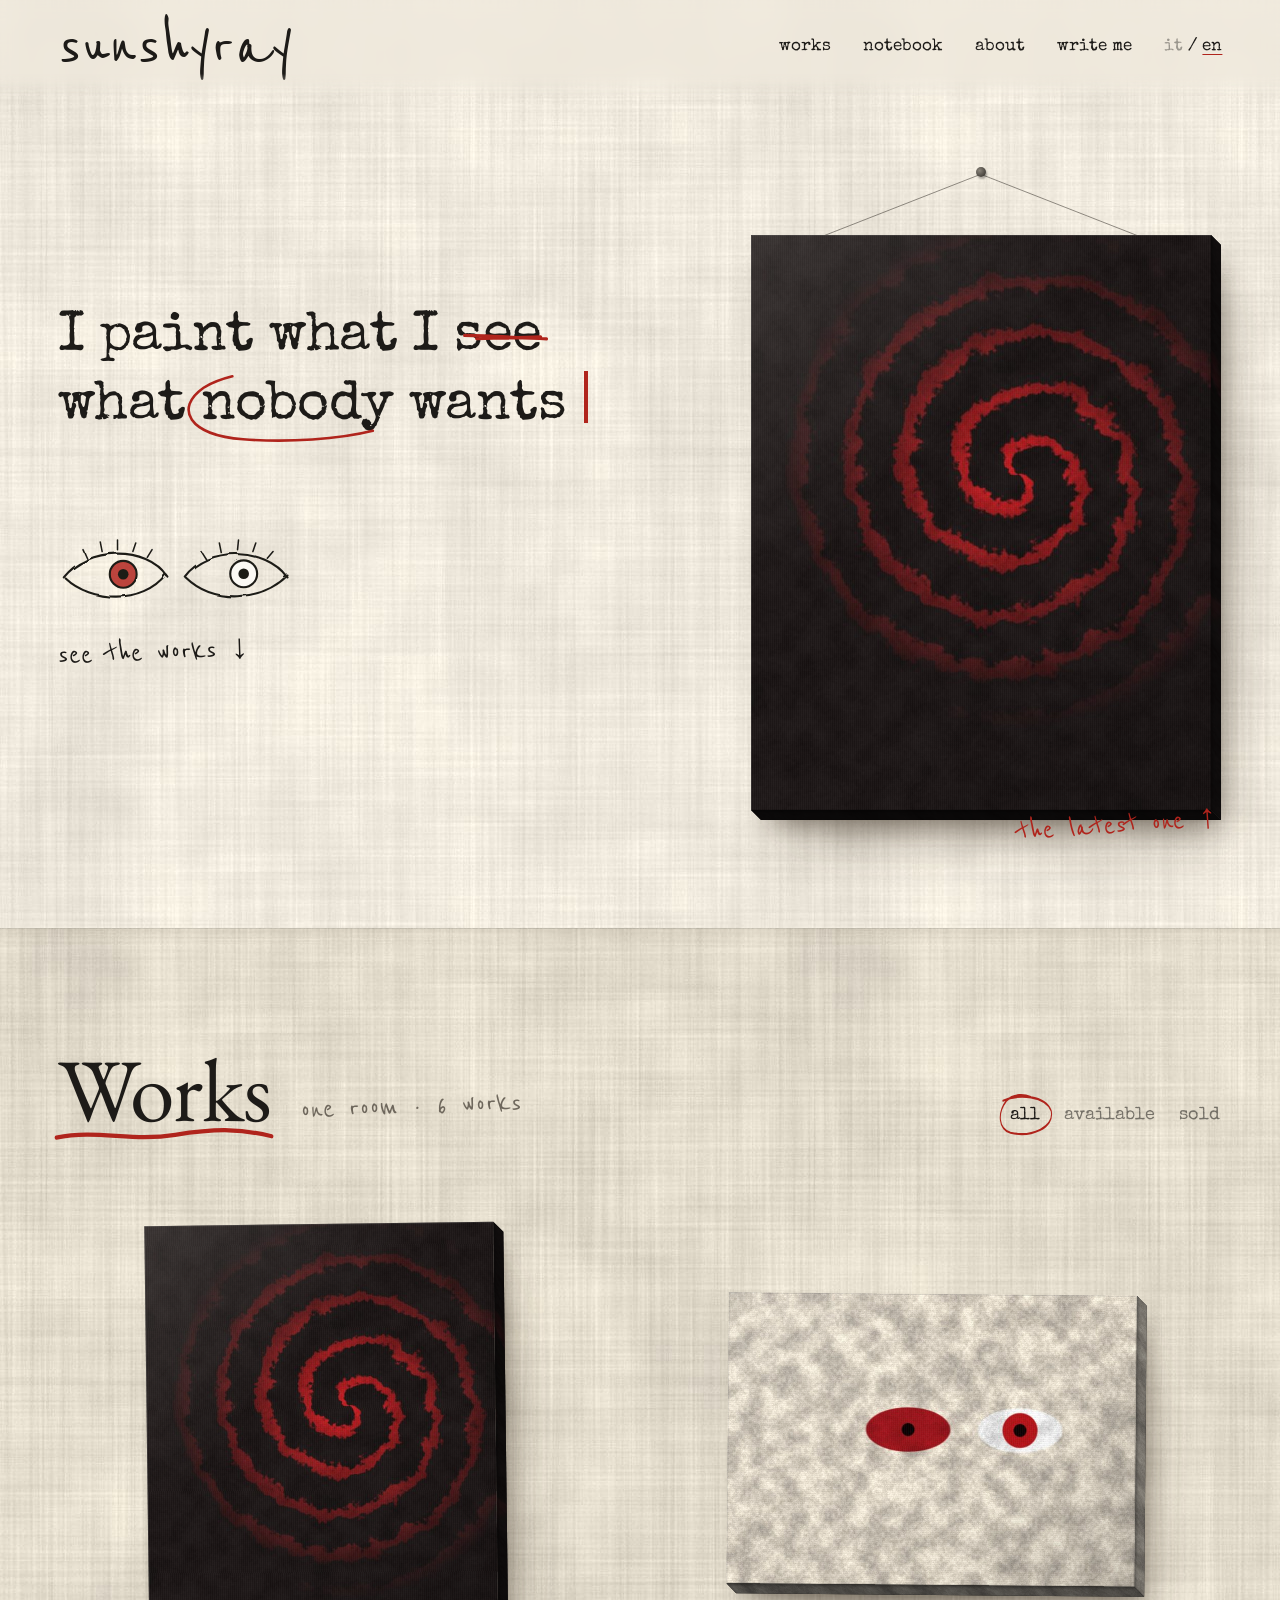
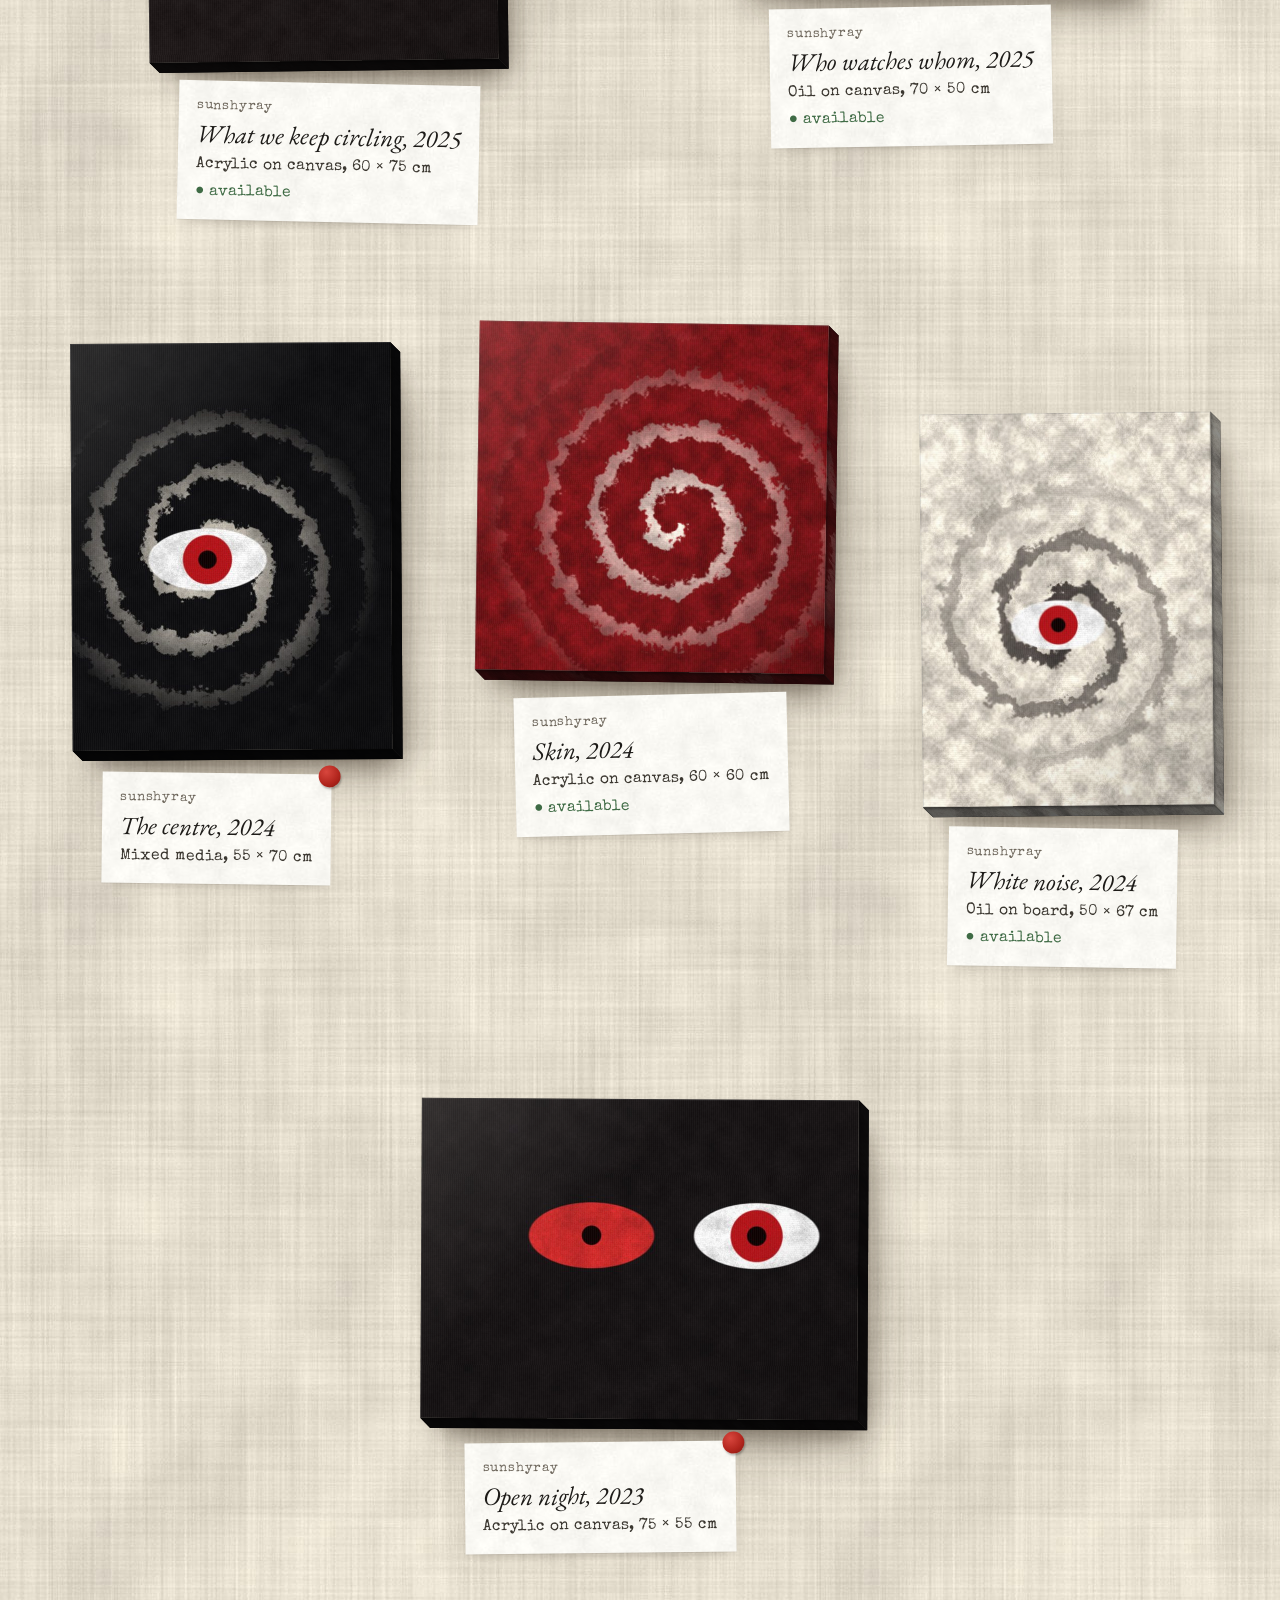
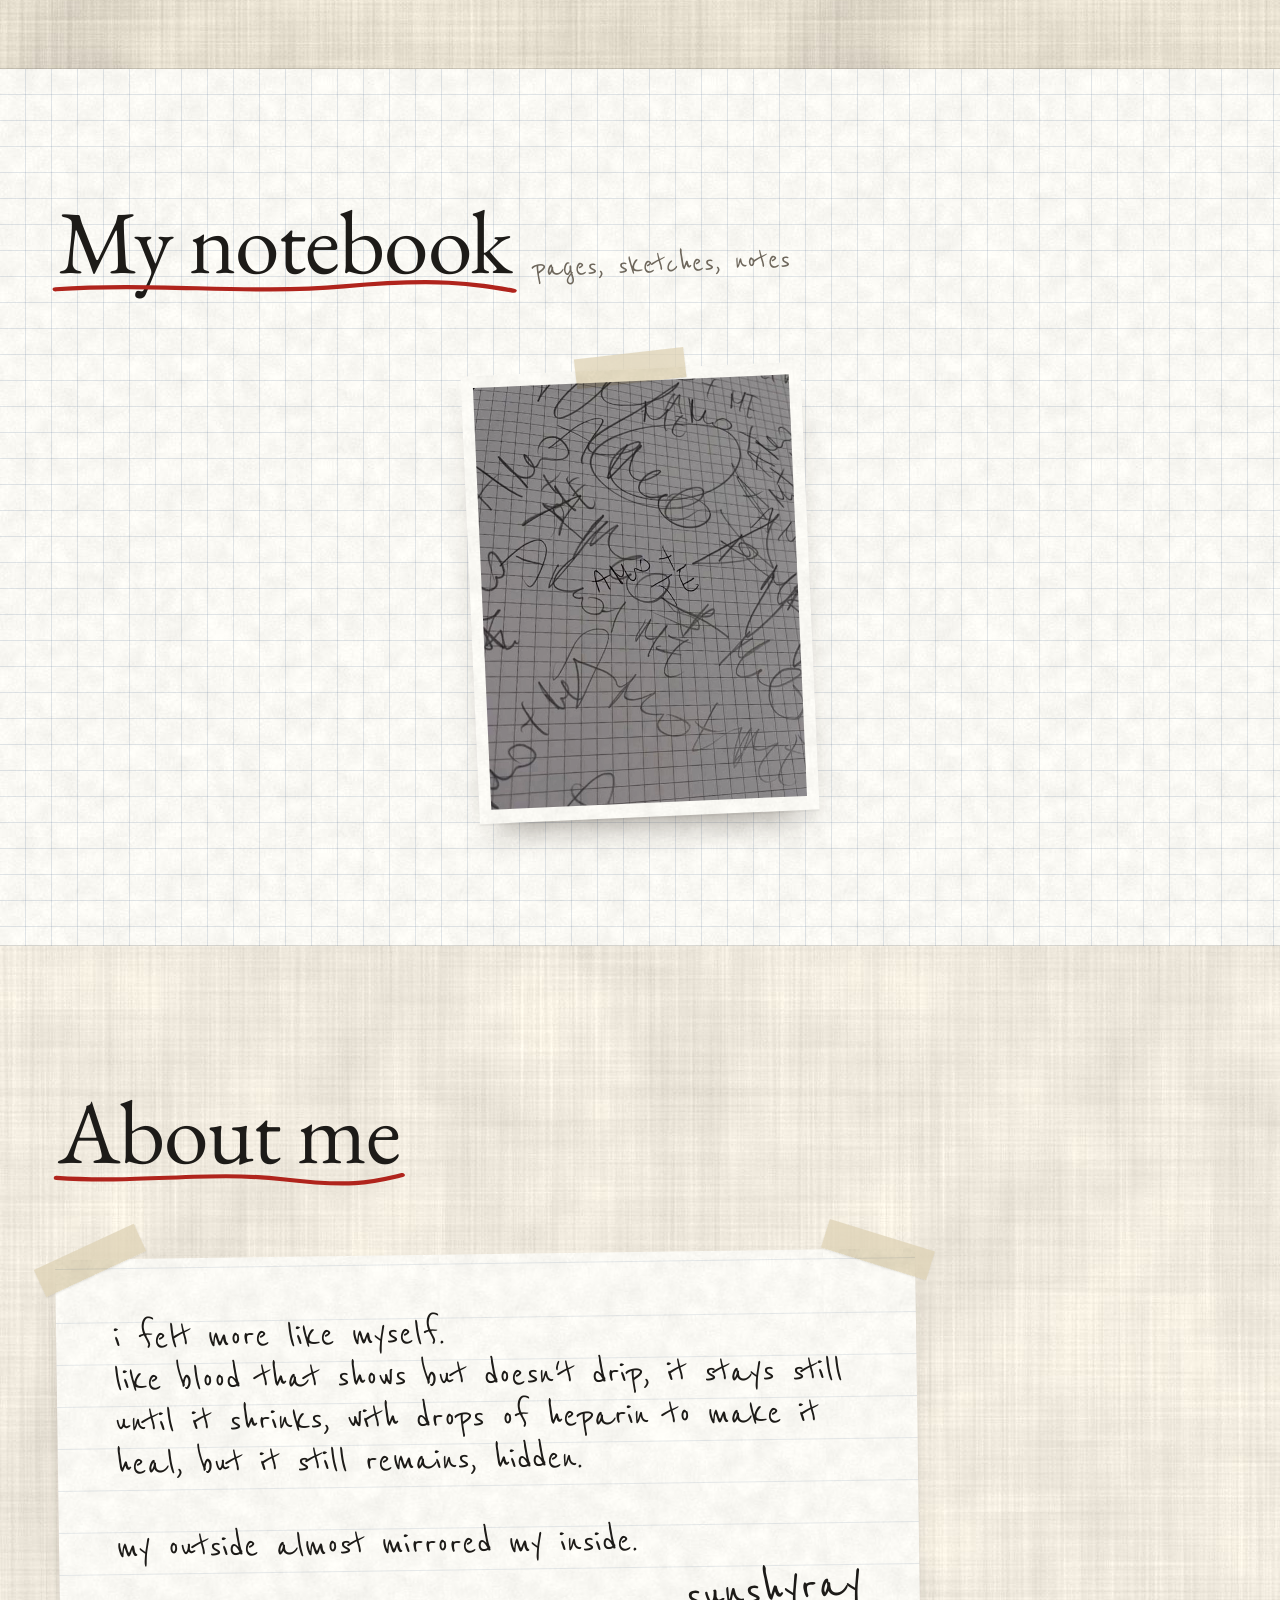
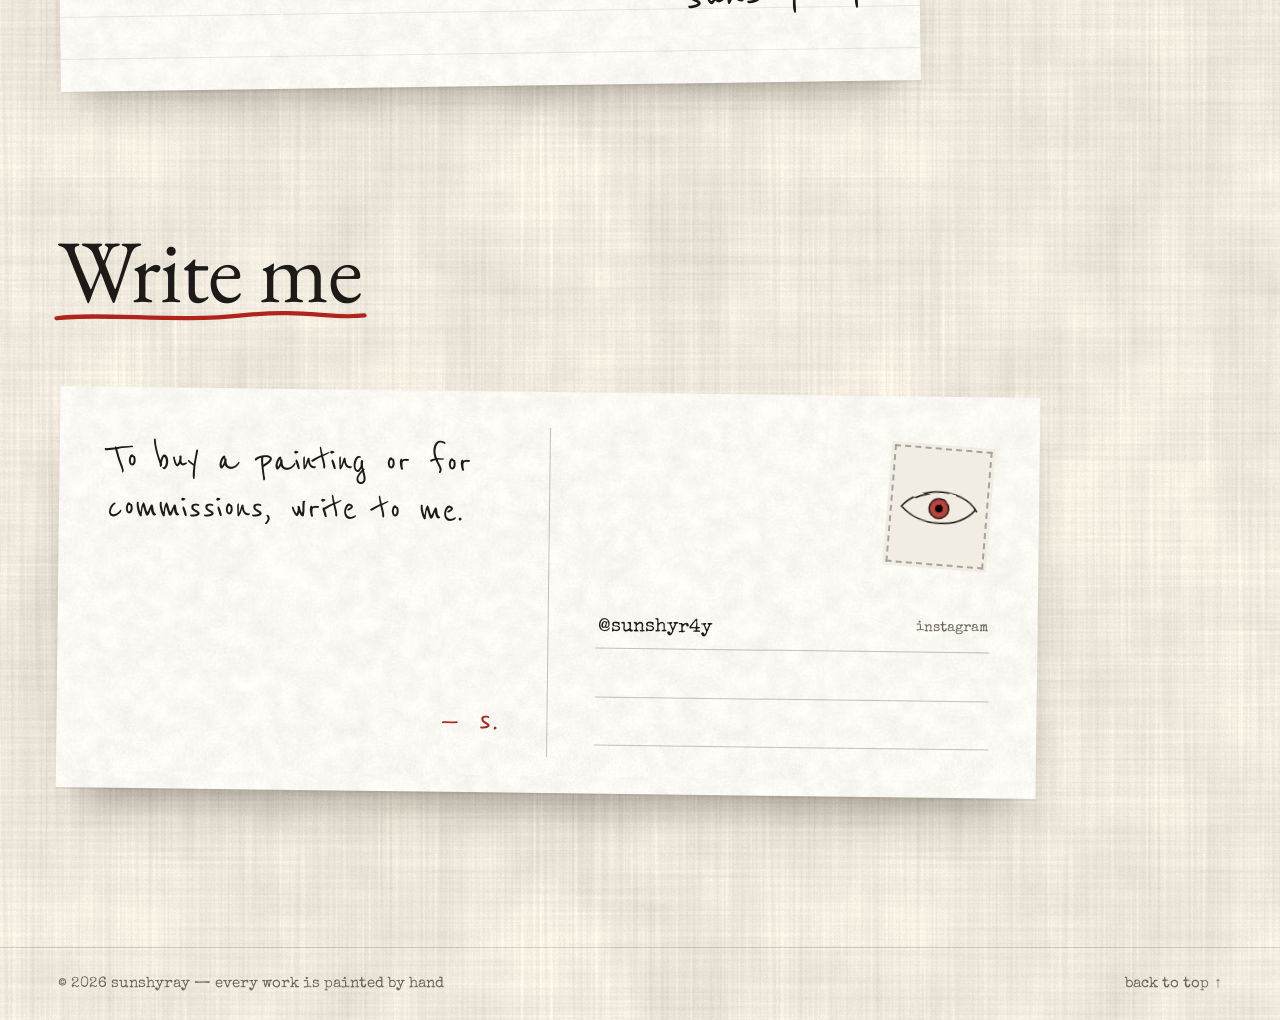
==== index.html @ 8d314269 "Sezioni Opere e Il mio quaderno, tele in scala reale, ritaglio a 4 angoli nello studio Co-Authored-B" ====
<!doctype html>
<html lang="it">
<head>
<meta charset="utf-8">
<meta name="viewport" content="width=device-width, initial-scale=1, viewport-fit=cover">
<title>sunshyray — dipinti</title>
<meta name="description" content="sunshyray — dipinti originali. Una piccola galleria di quadri che guardano indietro.">
<meta name="theme-color" content="#f2ede3">
<meta property="og:title" content="sunshyray">
<meta property="og:description" content="Dipinti originali. Una piccola galleria di quadri che guardano indietro.">
<meta property="og:image" content="og.jpg">
<meta name="twitter:card" content="summary_large_image">
<link rel="icon" href="favicon.svg" type="image/svg+xml">
<link rel="preconnect" href="https://fonts.googleapis.com">
<link rel="preconnect" href="https://fonts.gstatic.com" crossorigin>
<link href="https://fonts.googleapis.com/css2?family=EB+Garamond:ital,wght@0,400;0,500;1,400&family=Reenie+Beanie&family=Special+Elite&display=swap" rel="stylesheet">
<link rel="stylesheet" href="css/style.css">
</head>
<body>

<!-- filtro "tremolio" per i disegni a mano -->
<svg width="0" height="0" style="position:absolute" aria-hidden="true">
  <filter id="boil"><feTurbulence id="boilT" type="fractalNoise" baseFrequency=".035" numOctaves="2" seed="1"/><feDisplacementMap in="SourceGraphic" scale="2.6"/></filter>
</svg>

<header class="top">
  <a href="#" class="sig" aria-label="sunshyray">sunshyray</a>
  <nav class="top__nav">
    <a href="#mostra" data-i18n="nav_works">opere</a>
    <a href="#quaderno" data-i18n="nav_nb">quaderno</a>
    <a href="#chi" data-i18n="nav_bio">chi sono</a>
    <a href="#scrivimi" data-i18n="nav_contact">scrivimi</a>
    <button class="lang" type="button" aria-label="Lingua / Language"><span data-l="it">it</span> / <span data-l="en">en</span></button>
  </nav>
</header>

<main>

  <!-- INTRO / MANIFESTO -->
  <section class="intro">
    <div class="intro__text">
      <h1 class="manifesto" id="manifesto" aria-live="off"></h1>
      <div class="doodle-eyes" aria-hidden="true">
        <svg viewBox="0 0 120 70" class="deye deye--red"><g class="lid">
          <path class="d" d="M6 38 C 30 6, 92 4, 114 37"/><path class="d" d="M8 39 C 34 64, 88 66, 112 35"/>
          <g class="iris"><circle class="blot" cx="60" cy="37" r="14"/><circle class="d" cx="60" cy="37" r="14"/><circle class="pup" cx="60" cy="37" r="5.5"/></g>
          <path class="d thin" d="M30 18 l-4 -9 M46 11 l-2 -10 M62 9 l0 -10 M78 11 l3 -9 M93 17 l5 -8"/>
        </g></svg>
        <svg viewBox="0 0 120 70" class="deye deye--white"><g class="lid">
          <path class="d" d="M6 37 C 30 5, 90 6, 113 38"/><path class="d" d="M7 38 C 36 66, 86 63, 113 36"/>
          <g class="iris"><circle class="d" cx="60" cy="37" r="14"/><circle class="pup" cx="60" cy="37" r="5.5"/></g>
          <path class="d thin" d="M28 19 l-5 -8 M44 12 l-2 -10 M61 9 l1 -10 M77 11 l3 -9 M92 18 l6 -7"/>
        </g></svg>
      </div>
      <a href="#mostra" class="hand intro__go" data-i18n="go">guarda le opere ↓</a>
    </div>

    <figure class="hung" id="hung" hidden>
      <svg class="hung__string" viewBox="0 0 100 40" preserveAspectRatio="none" aria-hidden="true"><path d="M50 3 L4 39 M50 3 L96 39"/></svg>
      <span class="hung__nail" aria-hidden="true"></span>
      <button type="button" class="hung__canvas" id="hungBtn"><span class="cv" id="hungCv"><img id="hungImg" alt=""><i class="weave"></i></span></button>
      <figcaption class="hand" id="hungCap"></figcaption>
    </figure>
  </section>

  <!-- MOSTRA -->
  <section class="show" id="mostra">
    <div class="show__head">
      <h2 class="h2"><span data-i18n="works_title">Opere</span><svg class="scribble-under" viewBox="0 0 200 14" preserveAspectRatio="none" aria-hidden="true"><path d="M3 9 C 40 3, 70 12, 110 7 S 170 3, 197 8"/></svg></h2>
      <p class="hand show__note" id="showNote"></p>
      <div class="filters" role="tablist">
        <button class="is-active" data-filter="all" data-i18n="f_all">tutte</button>
        <button data-filter="disponibile" data-i18n="f_avail">disponibili</button>
        <button data-filter="venduta" data-i18n="f_sold">vendute</button>
      </div>
    </div>
    <div class="wall" id="wall"></div>
    <p class="hand empty" id="empty" hidden data-i18n="empty">nuovi quadri in arrivo…</p>
  </section>

  <!-- QUADERNO -->
  <section class="notebook" id="quaderno">
    <h2 class="h2"><span data-i18n="nb_title">Il mio quaderno</span><svg class="scribble-under" viewBox="0 0 200 14" preserveAspectRatio="none" aria-hidden="true"><path d="M3 8 C 45 3, 85 12, 125 6 S 180 4, 197 9"/></svg></h2>
    <p class="hand show__note" data-i18n="nb_note">pagine, schizzi, appunti</p>
    <div class="nb" id="nb"></div>
  </section>

  <!-- CHI SONO -->
  <section class="about" id="chi">
    <h2 class="h2"><span data-i18n="bio_title">Chi sono</span><svg class="scribble-under" viewBox="0 0 200 14" preserveAspectRatio="none" aria-hidden="true"><path d="M3 7 C 50 11, 90 2, 130 8 S 180 10, 197 5"/></svg></h2>
    <div class="about__grid">
      <article class="letter">
        <span class="tape tape--l" aria-hidden="true"></span><span class="tape tape--r" aria-hidden="true"></span>
        <div class="letter__body" id="bioText"></div>
        <p class="letter__sign">sunshyray</p>
      </article>
    </div>
  </section>

  <!-- SCRIVIMI -->
  <section class="contact" id="scrivimi">
    <h2 class="h2"><span data-i18n="contact_title">Scrivimi</span><svg class="scribble-under" viewBox="0 0 200 14" preserveAspectRatio="none" aria-hidden="true"><path d="M3 8 C 30 4, 80 11, 120 6 S 175 9, 197 6"/></svg></h2>
    <div class="postcard">
      <div class="postcard__msg">
        <p class="hand" data-i18n="pc_msg">Per acquistare un quadro o per commissioni, scrivimi.</p>
        <p class="hand postcard__sign">— s.</p>
      </div>
      <div class="postcard__addr">
        <div class="stamp" aria-hidden="true">
          <svg viewBox="0 0 120 70"><path class="d" d="M6 38 C 30 6, 92 4, 114 37"/><path class="d" d="M8 39 C 34 64, 88 66, 112 35"/><circle class="blot" cx="60" cy="37" r="14"/><circle class="d" cx="60" cy="37" r="14"/><circle class="pup" cx="60" cy="37" r="5.5"/></svg>
        </div>
        <ul class="postcard__lines" id="contactLinks"></ul>
      </div>
    </div>
  </section>
</main>

<footer class="foot">
  <span>© <span id="year"></span> sunshyray — <span data-i18n="foot">tutte le opere sono dipinte a mano</span></span>
  <a href="#" data-i18n="top">torna su ↑</a>
</footer>

<!-- SCHEDA OPERA -->
<div class="room" id="room" aria-hidden="true" role="dialog" aria-modal="true">
  <button class="room__close hand" type="button" data-i18n="close">chiudi ✕</button>
  <div class="room__inner">
    <div class="room__wall"><div class="room__canvas cv" id="rCv"><img alt="" id="rImg"><i class="weave"></i></div></div>
    <div class="room__info">
      <div class="label label--big" id="rLabel"></div>
      <div class="room__desc" id="rDesc"></div>
      <div class="room__price" id="rPrice"></div>
      <div class="room__ask" id="rAsk"></div>
      <div class="room__nav hand">
        <button type="button" id="rPrev" data-i18n="prev">← quello prima</button>
        <button type="button" id="rNext" data-i18n="next">quello dopo →</button>
      </div>
    </div>
  </div>
</div>

<!-- FOTO DEL QUADERNO, INGRANDITA -->
<div class="lb" id="lb" aria-hidden="true" role="dialog" aria-modal="true">
  <button class="room__close hand" type="button" id="lbClose" data-i18n="close">chiudi ✕</button>
  <figure class="lb__fig"><span class="tape tape--c" aria-hidden="true"></span><img id="lbImg" alt=""><figcaption class="hand" id="lbCap"></figcaption></figure>
</div>

<script src="config.js"></script>
<script src="js/main.js"></script>
</body>
</html>
---- css/style.css ----
:root{
  --paper:#f2ede3;
  --paper-2:#e8e1d3;
  --card:#fbf9f4;
  --ink:#1d1b18;
  --pencil:#6e675c;
  --red:#b0241c;
  --line:rgba(29,27,24,.16);
  --serif:"EB Garamond",Garamond,Georgia,serif;
  --type:"Special Elite","Courier New",monospace;
  --hand:"Reenie Beanie","Bradley Hand",cursive;
  --pad:clamp(16px,4.5vw,64px);
}
*{box-sizing:border-box;margin:0;padding:0}
html{scroll-behavior:smooth;-webkit-text-size-adjust:100%}
body{background:var(--paper) url(../img/muro.jpg) 0 0/768px repeat;color:var(--ink);font-family:var(--serif);font-size:20px;line-height:1.6;overflow-x:hidden;-webkit-font-smoothing:antialiased}
body.room-open{overflow:hidden}
img{display:block;max-width:100%}
a{color:inherit}
button{font:inherit;color:inherit;background:none;border:0;cursor:pointer}
::selection{background:var(--red);color:var(--card)}

.hand{font-family:var(--hand);font-size:clamp(31px,2.7vw,37px);line-height:1.05;color:var(--pencil)}
.hand--red{color:var(--red)}

/* linee disegnate a mano */
.d,.scribble-under path,.hung__string path{fill:none;stroke:currentColor;stroke-width:2.2;stroke-linecap:round;stroke-linejoin:round}
.d.thin{stroke-width:1.6}
.boil{filter:url(#boil)}

/* ---------- top ---------- */
.top{position:sticky;top:0;z-index:40;display:flex;justify-content:space-between;align-items:center;gap:16px;padding:12px var(--pad) 18px;background:rgba(239,233,221,.8);-webkit-backdrop-filter:blur(8px);backdrop-filter:blur(8px);-webkit-mask-image:linear-gradient(#000 75%,transparent);mask-image:linear-gradient(#000 75%,transparent)}
.sig{font-family:var(--hand);font-size:clamp(52px,6vw,76px);line-height:.9;text-decoration:none;color:var(--ink);display:inline-block;transform-origin:20% 60%;animation:wobble 10s ease-in-out infinite}
@keyframes wobble{0%,100%{transform:rotate(-3deg)}50%{transform:rotate(-2deg)}}
.top__nav{display:flex;gap:clamp(12px,2.6vw,32px);align-items:baseline;font-family:var(--type);font-size:17px}
.top__nav a{text-decoration:none;position:relative}
.top__nav a::after{content:"";position:absolute;left:-2px;right:-2px;bottom:-3px;height:7px;background:no-repeat center/100% 100% url("data:image/svg+xml,%3Csvg xmlns='http://www.w3.org/2000/svg' viewBox='0 0 100 8' preserveAspectRatio='none'%3E%3Cpath d='M2 5 C 30 2, 60 7, 98 3' fill='none' stroke='%23b0241c' stroke-width='2' stroke-linecap='round'/%3E%3C/svg%3E");clip-path:inset(0 100% 0 0);transition:clip-path .45s ease}
.top__nav a:hover::after{clip-path:inset(0 0 0 0)}
.lang span{opacity:.4}
html[lang=it] .lang [data-l=it],html[lang=en] .lang [data-l=en]{opacity:1;text-decoration:underline;text-decoration-color:var(--red);text-underline-offset:4px}

/* ---------- intro ---------- */
.intro{display:grid;grid-template-columns:minmax(0,1.25fr) minmax(0,1fr);gap:clamp(30px,6vw,90px);align-items:center;min-height:calc(100svh - 70px);padding:clamp(20px,4vw,50px) var(--pad) clamp(60px,8vw,110px)}
.kicker{margin-bottom:18px;transform:rotate(-1.5deg);transform-origin:left}
.manifesto{font-family:var(--type);font-weight:400;font-size:clamp(30px,4.3vw,62px);line-height:1.22;letter-spacing:-.01em;min-height:3.7em;max-width:16ch}
.manifesto .c{opacity:0}
.manifesto .c.on{opacity:1}
.manifesto .caret{display:inline-block;width:.08em;height:.95em;background:var(--red);vertical-align:-.1em;margin-left:.04em;animation:caret 1s steps(1) infinite}
@keyframes caret{50%{opacity:0}}
.mark{position:relative;white-space:nowrap}
.mark svg{position:absolute;pointer-events:none;overflow:visible;color:var(--red)}
.mark path{fill:none;stroke:currentColor;stroke-linecap:round;stroke-linejoin:round;stroke-dasharray:var(--len);stroke-dashoffset:var(--len);transition:stroke-dashoffset .7s cubic-bezier(.6,.05,.3,1)}
.mark.drawn path{stroke-dashoffset:0}
.mark--strike svg{left:-4%;width:108%;top:30%;height:45%}
.mark--strike path{stroke-width:3.2}
.mark--strike.drawn{color:var(--pencil)}
.mark--circle svg{left:-14%;width:128%;top:-28%;height:150%}
.mark--circle path{stroke-width:2.6}

.doodle-eyes{display:flex;gap:6px;margin:34px 0 26px;color:var(--ink)}
.deye{width:clamp(82px,9vw,120px);overflow:visible;filter:url(#boil)}
.deye .lid{transform-origin:60px 37px;transform-box:view-box;transition:transform .12s ease-in}
.deye.blink .lid{transform:scaleY(.08)}
.deye .pup{fill:var(--ink)}
.deye--red .blot,.stamp .blot{fill:var(--red);opacity:.85}
.deye--white .iris .d{fill:var(--card)}
.intro__go{display:inline-block;text-decoration:none;color:var(--ink);transform:rotate(-2deg);transition:transform .4s}
.intro__go:hover{transform:rotate(1deg) translateY(3px)}

/* quadro appeso con filo e chiodo */
.hung{position:relative;justify-self:center;width:min(100%,460px);padding-top:70px;transform-origin:50% 8px;animation:hang 2.6s cubic-bezier(.3,.6,.4,1) both .4s}
.hung__nail{position:absolute;top:2px;left:50%;width:10px;height:10px;margin-left:-5px;border-radius:50%;background:radial-gradient(circle at 35% 35%,#8a847a,#2a2723);box-shadow:1px 2px 2px rgba(0,0,0,.3)}
.hung__string{position:absolute;top:4px;left:12%;width:76%;height:70px;color:#4a453e}
.hung__string path{stroke-width:.6;vector-effect:non-scaling-stroke}
.hung__canvas{display:block;width:100%}
.hung figcaption{position:absolute;right:-6px;bottom:-34px;transform:rotate(-4deg);color:var(--red)}
@keyframes hang{
  0%{transform:translateY(-50px) rotate(-7deg);opacity:0}
  25%{opacity:1;transform:translateY(0) rotate(5deg)}
  45%{transform:rotate(-3deg)}62%{transform:rotate(1.8deg)}78%{transform:rotate(-.9deg)}90%{transform:rotate(.4deg)}
  100%{transform:rotate(var(--tilt,0deg))}
}
@keyframes nudge{0%{transform:rotate(var(--tilt,0deg))}25%{transform:rotate(calc(var(--tilt,0deg) + 2.2deg))}50%{transform:rotate(calc(var(--tilt,0deg) - 1.4deg))}75%{transform:rotate(calc(var(--tilt,0deg) + .6deg))}100%{transform:rotate(var(--tilt,0deg))}}
.hung:hover{animation:nudge 1.4s ease both}

/* ---------- titoli ---------- */
.h2{font-family:var(--serif);font-weight:400;font-size:clamp(48px,7vw,96px);line-height:1;letter-spacing:-.01em;display:inline-block;position:relative}
.scribble-under{position:absolute;left:-2%;bottom:-.12em;width:104%;height:.22em;color:var(--red);overflow:visible}
.scribble-under path{stroke-width:3;stroke-dasharray:var(--len);stroke-dashoffset:var(--len);transition:stroke-dashoffset 1.1s cubic-bezier(.6,.05,.3,1) .2s}
.h2.in .scribble-under path{stroke-dashoffset:0}

/* ---------- mostra ---------- */
.show{padding:clamp(60px,9vw,130px) var(--pad);background:var(--paper-2) url(../img/muro-sala.jpg) 0 0/768px repeat;border-block:1px solid var(--line);position:relative}
.show::before{content:"";position:absolute;left:0;right:0;top:0;height:18px;background:linear-gradient(rgba(60,45,30,.07),transparent)}
.show__head{display:flex;flex-wrap:wrap;align-items:flex-end;gap:14px 30px;margin-bottom:clamp(50px,7vw,100px)}
.show__note{transform:rotate(-2deg);padding-bottom:10px}
.filters{margin-left:auto;display:flex;gap:20px;font-family:var(--type);font-size:18px}
.filters button{position:relative;padding:4px 2px;opacity:.55;transition:opacity .3s}
.filters button:hover{opacity:1}
.filters button.is-active{opacity:1}
.filters button.is-active::after{content:"";position:absolute;inset:-6px -12px;background:no-repeat center/100% 100% url("data:image/svg+xml,%3Csvg xmlns='http://www.w3.org/2000/svg' viewBox='0 0 100 40' preserveAspectRatio='none'%3E%3Cpath d='M12 8 C 40 2, 85 4, 95 16 C 102 30, 60 38, 25 34 C 4 31, 2 18, 18 8 C 30 2, 50 3, 60 5' fill='none' stroke='%23b0241c' stroke-width='1.8' stroke-linecap='round'/%3E%3C/svg%3E")}

.wall{display:flex;flex-wrap:wrap;justify-content:space-around;align-items:flex-start;gap:clamp(60px,8vw,110px) clamp(30px,5vw,70px)}
.piece{position:relative;width:var(--w,30%);margin-top:var(--off,0px)}
.piece.is-hidden{display:none}
.piece__hang{transform-origin:50% -20px;opacity:0;transform:translateY(-40px) rotate(-5deg)}
.piece.in .piece__hang{animation:hang 2.2s cubic-bezier(.3,.6,.4,1) both;animation-delay:var(--d,0s);opacity:1}
.piece__canvas{display:block;width:100%;position:relative}
.label{position:relative;display:inline-block;margin:22px 0 0 10%;max-width:90%;background:var(--card) url(../img/carta.jpg) 0 0/384px;padding:14px 18px 15px;font-family:var(--type);font-size:15.5px;line-height:1.5;color:#3a362f;box-shadow:0 1px 0 rgba(0,0,0,.05),0 6px 14px -8px rgba(40,30,20,.35);transform:rotate(var(--lt,0deg))}
.label b{display:block;font-weight:400;font-family:var(--serif);font-style:italic;font-size:25px;line-height:1.15;color:var(--ink);margin:2px 0 5px}
.label .artist{font-size:13px;letter-spacing:.06em;color:var(--pencil)}
.label .theme{color:var(--red)}
.label .dot{position:absolute;top:-9px;right:-9px;width:22px;height:22px;border-radius:50%;background:radial-gradient(circle at 35% 30%,#d8463d,var(--red) 60%,#7d160f);box-shadow:1px 2px 2px rgba(0,0,0,.25)}
.label .avail{display:block;margin-top:4px;color:#3f6b45}
.piece__open{position:absolute;inset:0;z-index:1}
.empty{text-align:center;padding:40px 0}

/* ---------- chi sono ---------- */
.about{padding:clamp(80px,11vw,160px) var(--pad)}
.about__grid{display:grid;grid-template-columns:minmax(0,860px);margin-top:clamp(40px,6vw,80px)}
.letter{position:relative;background:var(--card);padding:clamp(28px,4.5vw,60px) clamp(24px,4.5vw,64px) clamp(26px,3.5vw,44px);box-shadow:0 2px 0 rgba(0,0,0,.04),0 24px 40px -22px rgba(40,30,20,.45);transform:rotate(-.8deg);
  background-image:repeating-linear-gradient(transparent 0 41px,rgba(70,100,140,.13) 41px 42px),url(../img/carta.jpg);background-position:0 22px,0 0;background-size:auto,384px}
.letter__body{font-family:var(--hand);font-size:clamp(35px,3.3vw,43px);line-height:42px;color:var(--ink)}
.letter__body p+p{margin-top:42px}
.letter__body .br{display:block}
.letter__body .w{opacity:.32;transition:opacity .5s}
.letter__body .w.on{opacity:1}
.letter__sign{font-family:var(--hand);font-size:58px;line-height:1;margin-top:20px;text-align:right;transform:rotate(-4deg);color:var(--ink)}
.tape{position:absolute;top:-14px;width:110px;height:30px;background:rgba(222,210,180,.75);box-shadow:0 1px 2px rgba(0,0,0,.08);mix-blend-mode:multiply}
.tape--l{left:-20px;transform:rotate(-24deg)}
.tape--r{right:-18px;transform:rotate(18deg)}
.about__doodles{display:grid;justify-items:center;gap:18px}
.pinned{position:relative;width:min(88%,360px);background:var(--card) url(../img/carta.jpg) 0 0/384px;padding:12px 12px 14px;box-shadow:0 2px 0 rgba(0,0,0,.04),0 24px 40px -22px rgba(40,30,20,.5);transform:rotate(2.5deg);transition:transform .6s ease}
.pinned:hover{transform:rotate(.5deg) scale(1.02)}
.pinned img{width:100%;height:auto;filter:grayscale(.2) brightness(1.3) contrast(1.12)}
.tape--c{left:50%;margin-left:-55px;top:-16px;transform:rotate(-4deg);z-index:1}

.about__scrawl{transform:rotate(-3deg);text-align:center}

/* ---------- contatti / cartolina ---------- */
.contact{padding:0 var(--pad) clamp(90px,12vw,170px)}
.postcard{margin-top:clamp(40px,6vw,80px);display:grid;grid-template-columns:1fr 1fr;background:var(--card) url(../img/carta.jpg) 0 0/384px;max-width:980px;min-height:380px;box-shadow:0 2px 0 rgba(0,0,0,.04),0 30px 50px -26px rgba(40,30,20,.5);transform:rotate(.7deg);position:relative}
.postcard::after{content:"";position:absolute;top:36px;bottom:36px;left:50%;border-left:1.5px solid rgba(29,27,24,.25)}
.postcard__msg{padding:clamp(26px,4vw,48px);display:flex;flex-direction:column;justify-content:space-between;gap:20px}
.postcard__msg .hand{color:var(--ink);font-size:clamp(36px,3.4vw,46px);line-height:1.1}
.postcard__sign{text-align:right;color:var(--red)!important}
.postcard__addr{padding:clamp(26px,4vw,48px);position:relative}
.stamp{width:104px;height:124px;margin-left:auto;padding:10px;background:var(--paper);display:grid;place-items:center;outline:2px dashed rgba(29,27,24,.35);outline-offset:-5px;transform:rotate(4deg);color:var(--ink)}
.stamp svg{width:84px;filter:url(#boil)}
.postcard__lines{list-style:none;margin-top:36px}
.postcard__lines li{border-bottom:1.5px solid rgba(29,27,24,.25);padding:12px 2px 5px;font-family:var(--type);font-size:19px}
.postcard__lines a{text-decoration:none;display:flex;justify-content:space-between;gap:10px}
.postcard__lines a:hover{color:var(--red)}
.postcard__lines small{color:var(--pencil);font-size:14px}

.foot{display:flex;justify-content:space-between;gap:16px;flex-wrap:wrap;padding:24px var(--pad) calc(24px + env(safe-area-inset-bottom));border-top:1px solid var(--line);font-family:var(--type);font-size:15px;color:var(--pencil)}
.foot a{text-decoration:none}

/* ---------- reveal ---------- */
.rv{opacity:0;transform:translateY(18px);transition:opacity .9s ease,transform .9s ease}
.rv.in{opacity:1;transform:none}

/* ---------- scheda opera ---------- */
.room{position:fixed;inset:0;z-index:70;background:var(--paper) url(../img/muro.jpg) 0 0/768px repeat;overflow-y:auto;overscroll-behavior:contain;visibility:hidden;opacity:0;transition:opacity .45s ease,visibility 0s .45s}
.room.open{visibility:visible;opacity:1;transition:opacity .45s ease}
.room__close{position:fixed;top:14px;right:var(--pad);z-index:2;color:var(--ink);background:var(--card);padding:2px 10px;transform:rotate(-3deg)}
.room__close:hover{color:var(--red)}
.room__inner{min-height:100%;display:grid;grid-template-columns:minmax(0,1.4fr) minmax(0,1fr);gap:clamp(24px,5vw,70px);padding:clamp(70px,8vw,90px) var(--pad) var(--pad);align-items:center}
.room__wall{background:var(--paper-2) url(../img/muro-sala.jpg) 0 0/768px repeat;display:grid;place-items:center;padding:clamp(24px,5vw,70px);min-height:min(78svh,760px);box-shadow:inset 0 30px 40px -30px rgba(60,45,30,.25)}
.room__canvas{transform-origin:50% -30px}
.room.open .room__canvas{animation:hang 2s cubic-bezier(.3,.6,.4,1) both .1s}
.room__canvas.cv{--dp:13px}
.room__canvas.cv img{max-height:min(66svh,640px);width:auto}
.room__info>*{opacity:0;transform:translateY(14px);transition:opacity .7s ease,transform .7s ease}
.room.open .room__info>*{opacity:1;transform:none}
.room.open .room__info>*:nth-child(2){transition-delay:.12s}.room.open .room__info>*:nth-child(3){transition-delay:.2s}.room.open .room__info>*:nth-child(4){transition-delay:.28s}.room.open .room__info>*:nth-child(5){transition-delay:.36s}
.label--big{margin:0;font-size:17px;padding:18px 22px;--lt:-1deg}
.label--big b{font-size:38px}
.room__desc{font-size:clamp(22px,1.9vw,26px);line-height:1.5;margin:28px 0 22px;white-space:pre-line}
.room__price{font-family:var(--type);font-size:20px;margin-bottom:16px}
.room__price.sold{color:var(--red)}
.room__ask{display:flex;flex-direction:column;align-items:flex-start;gap:8px}
.room__ask a{font-family:var(--hand);font-size:39px;line-height:1.1;color:var(--ink);text-decoration:none;position:relative}
.room__ask a::after{content:"";position:absolute;left:0;right:0;bottom:-2px;height:8px;background:no-repeat center/100% 100% url("data:image/svg+xml,%3Csvg xmlns='http://www.w3.org/2000/svg' viewBox='0 0 100 8' preserveAspectRatio='none'%3E%3Cpath d='M2 5 C 30 2, 60 7, 98 3' fill='none' stroke='%23b0241c' stroke-width='2' stroke-linecap='round'/%3E%3C/svg%3E");clip-path:inset(0 100% 0 0);transition:clip-path .45s ease}
.room__ask a:hover::after,.room__ask a:first-child::after{clip-path:inset(0 0 0 0)}
.room__nav{display:flex;justify-content:space-between;margin-top:40px;padding-top:14px;border-top:1px dashed rgba(29,27,24,.3)}
.room__nav button:hover{color:var(--red)}

/* ---------- responsive ---------- */
@media (max-width:900px){
  .intro{grid-template-columns:1fr;min-height:0}
  .hung{width:min(78%,380px)}
  .piece{width:min(100%,calc(var(--wm,70%) * .72))}
  .about__grid{grid-template-columns:1fr}
  .room__inner{grid-template-columns:1fr;align-items:start}
  .room__wall{min-height:0}
}
@media (max-width:620px){
  body{font-size:19px}
  .top__nav a{display:none}
  .wall{gap:70px}
  .piece{width:var(--wm,86%)!important;margin-top:0!important}
  .piece:nth-child(odd){margin-right:auto}
  .piece:nth-child(even){margin-left:auto}
  .filters{margin-left:0}
  .postcard{grid-template-columns:1fr;transform:none}
  .postcard::after{display:none}
  .postcard__addr{border-top:1.5px dashed rgba(29,27,24,.25)}
  .room__canvas.cv img{max-height:58svh}
  .cv{--dp:6px}
  .room__canvas.cv{--dp:8px}
}
@media (prefers-reduced-motion:reduce){
  *,*::before,*::after{animation:none!important;transition-duration:.01ms!important;transition-delay:0s!important}
  .piece__hang{opacity:1;transform:none}
  html{scroll-behavior:auto}
}
section[id]{scroll-margin-top:100px}
.room__close:focus:not(:focus-visible){outline:none}

/* ---------- movimento continuo, leggero ---------- */
@keyframes sway{0%,100%{transform:rotate(var(--tilt,0deg))}25%{transform:rotate(calc(var(--tilt,0deg) + .25deg))}75%{transform:rotate(calc(var(--tilt,0deg) - .25deg))}}
@keyframes bob{0%,100%{transform:translateY(0) rotate(var(--r,0deg))}50%{transform:translateY(-2px) rotate(var(--r,0deg))}}
@keyframes drift{0%,100%{transform:translateY(0) rotate(var(--r,0deg))}50%{transform:translateY(-2px) rotate(calc(var(--r,0deg) + .15deg))}}

.letter{--r:-.8deg;animation:drift 16s ease-in-out infinite}
.pinned{--r:2.5deg;animation:drift 14s ease-in-out infinite -5s}
.pinned:hover{animation-play-state:paused}
.postcard{--r:.7deg;animation:drift 18s ease-in-out infinite -7s}
.stamp{--r:4deg}
.doodle-eyes .deye:first-child{animation:bob 4.6s ease-in-out infinite}
.doodle-eyes .deye:last-child{animation:bob 5.3s ease-in-out infinite -1.7s}
.kicker{--r:-1.5deg;animation:bob 6s ease-in-out infinite}
.intro__go{--r:-2deg;animation:bob 3.8s ease-in-out infinite}
.show__note{--r:-2deg;animation:bob 6.5s ease-in-out infinite -2s}
.about__scrawl{--r:-3deg;animation:bob 5.5s ease-in-out infinite -1s}
.hung figcaption{--r:-4deg;animation:bob 4.4s ease-in-out infinite}
.room.open .room__canvas{animation:hang 2s cubic-bezier(.3,.6,.4,1) .1s both}
@media (max-width:620px){.postcard{--r:0deg}}
@media (prefers-reduced-motion:reduce){.label,.letter,.pinned,.postcard,.stamp,.deye,.kicker,.intro__go,.show__note,.about__scrawl,.sig{animation:none!important}}

/* ---------- tela con spessore (telaio) ---------- */
.cv{--dp:10px;position:relative;display:block;box-shadow:calc(var(--dp) + 4px) calc(var(--dp) + 12px) 26px -8px rgba(40,28,16,.5),calc(var(--dp) + 18px) calc(var(--dp) + 30px) 60px -20px rgba(40,28,16,.35)}
.cv img{display:block;width:100%;height:auto;position:relative}
.cv::before,.cv::after{content:"";position:absolute;background-color:#2a2420;background-image:var(--img);background-repeat:no-repeat}
/* lato destro: la pittura continua sul bordo, in ombra */
.cv::before{top:0;left:100%;width:var(--dp);height:100%;background-size:auto 100%;background-position:right center;transform:skewY(45deg);transform-origin:0 0;filter:brightness(.55) saturate(.85);box-shadow:inset 2px 0 2px rgba(0,0,0,.25)}
/* lato sotto: più scuro */
.cv::after{top:100%;left:0;width:100%;height:var(--dp);background-size:100% auto;background-position:center bottom;transform:skewX(45deg);transform-origin:0 0;filter:brightness(.36) saturate(.8);box-shadow:inset 0 2px 2px rgba(0,0,0,.3)}
/* trama della tela + luce morbida dall'alto a sinistra */
.weave{position:absolute;inset:0;pointer-events:none;
  background:
    linear-gradient(135deg,rgba(255,250,240,.13),transparent 38%,transparent 62%,rgba(0,0,0,.16)),
    repeating-linear-gradient(0deg,rgba(0,0,0,.028) 0 1px,transparent 1px 2px),
    repeating-linear-gradient(90deg,rgba(255,255,255,.028) 0 1px,transparent 1px 2px);
  box-shadow:inset 0 0 0 1px rgba(0,0,0,.12),inset 1px 1px 0 rgba(255,255,255,.12)}

/* ---------- il mio quaderno: pagina a quadretti ---------- */
.notebook{padding:clamp(70px,10vw,140px) var(--pad);border-bottom:1px solid var(--line);
  background-color:var(--card);
  background-image:linear-gradient(rgba(70,100,140,.16) 1px,transparent 1px),linear-gradient(90deg,rgba(70,100,140,.16) 1px,transparent 1px),url(../img/carta.jpg);
  background-size:26px 26px,26px 26px,384px;background-position:-1px -1px,-1px -1px,0 0}
.notebook[hidden]{display:none}
.notebook .show__note{display:inline-block;margin-left:18px}
.nb{display:flex;flex-wrap:wrap;justify-content:center;align-items:flex-start;gap:clamp(40px,6vw,80px) clamp(30px,5vw,70px);margin-top:clamp(40px,6vw,80px)}
.snap{position:relative;width:clamp(220px,27vw,340px);background:var(--card) url(../img/carta.jpg) 0 0/384px;padding:12px 12px 14px;
  box-shadow:0 2px 0 rgba(0,0,0,.04),0 22px 36px -20px rgba(40,30,20,.5);transform:rotate(var(--r,0deg));transition:transform .5s ease,box-shadow .5s ease}
.snap.rv{opacity:0;transform:translateY(18px) rotate(var(--r,0deg))}
.snap.rv.in{opacity:1;transform:rotate(var(--r,0deg))}
.snap:hover{transform:rotate(0deg) scale(1.03);box-shadow:0 2px 0 rgba(0,0,0,.04),0 30px 44px -20px rgba(40,30,20,.55)}
.snap button{display:block;width:100%}
.snap img{width:100%;height:auto;filter:brightness(1.12) contrast(1.08)}
.snap figcaption{margin-top:10px;color:var(--ink);text-align:center}
.tape--c{left:50%;margin-left:-55px;top:-16px;transform:rotate(-4deg);z-index:1}

/* foto del quaderno ingrandita */
.lb{position:fixed;inset:0;z-index:72;display:grid;place-items:center;padding:70px var(--pad) 30px;background:rgba(242,237,227,.94) url(../img/muro.jpg) 0 0/768px;
  visibility:hidden;opacity:0;transition:opacity .4s ease,visibility 0s .4s;overflow-y:auto}
.lb.open{visibility:visible;opacity:1;transition:opacity .4s ease}
.lb__fig{position:relative;background:var(--card) url(../img/carta.jpg) 0 0/384px;padding:14px 14px 16px;max-width:min(92vw,900px);
  box-shadow:0 30px 60px -24px rgba(40,30,20,.55);transform:rotate(-1deg) scale(.96);transition:transform .5s ease}
.lb.open .lb__fig{transform:rotate(-1deg) scale(1)}
.lb__fig img{max-height:calc(100svh - 190px);width:auto;max-width:100%;margin:0 auto;filter:brightness(1.12) contrast(1.08)}
.lb__fig figcaption{text-align:center;margin-top:10px;color:var(--ink)}
.lb__fig figcaption:empty{display:none}
@media (max-width:620px){.snap{width:min(82%,340px)}}
@media (prefers-reduced-motion:reduce){.snap.rv{opacity:1;transform:rotate(var(--r,0deg))}}
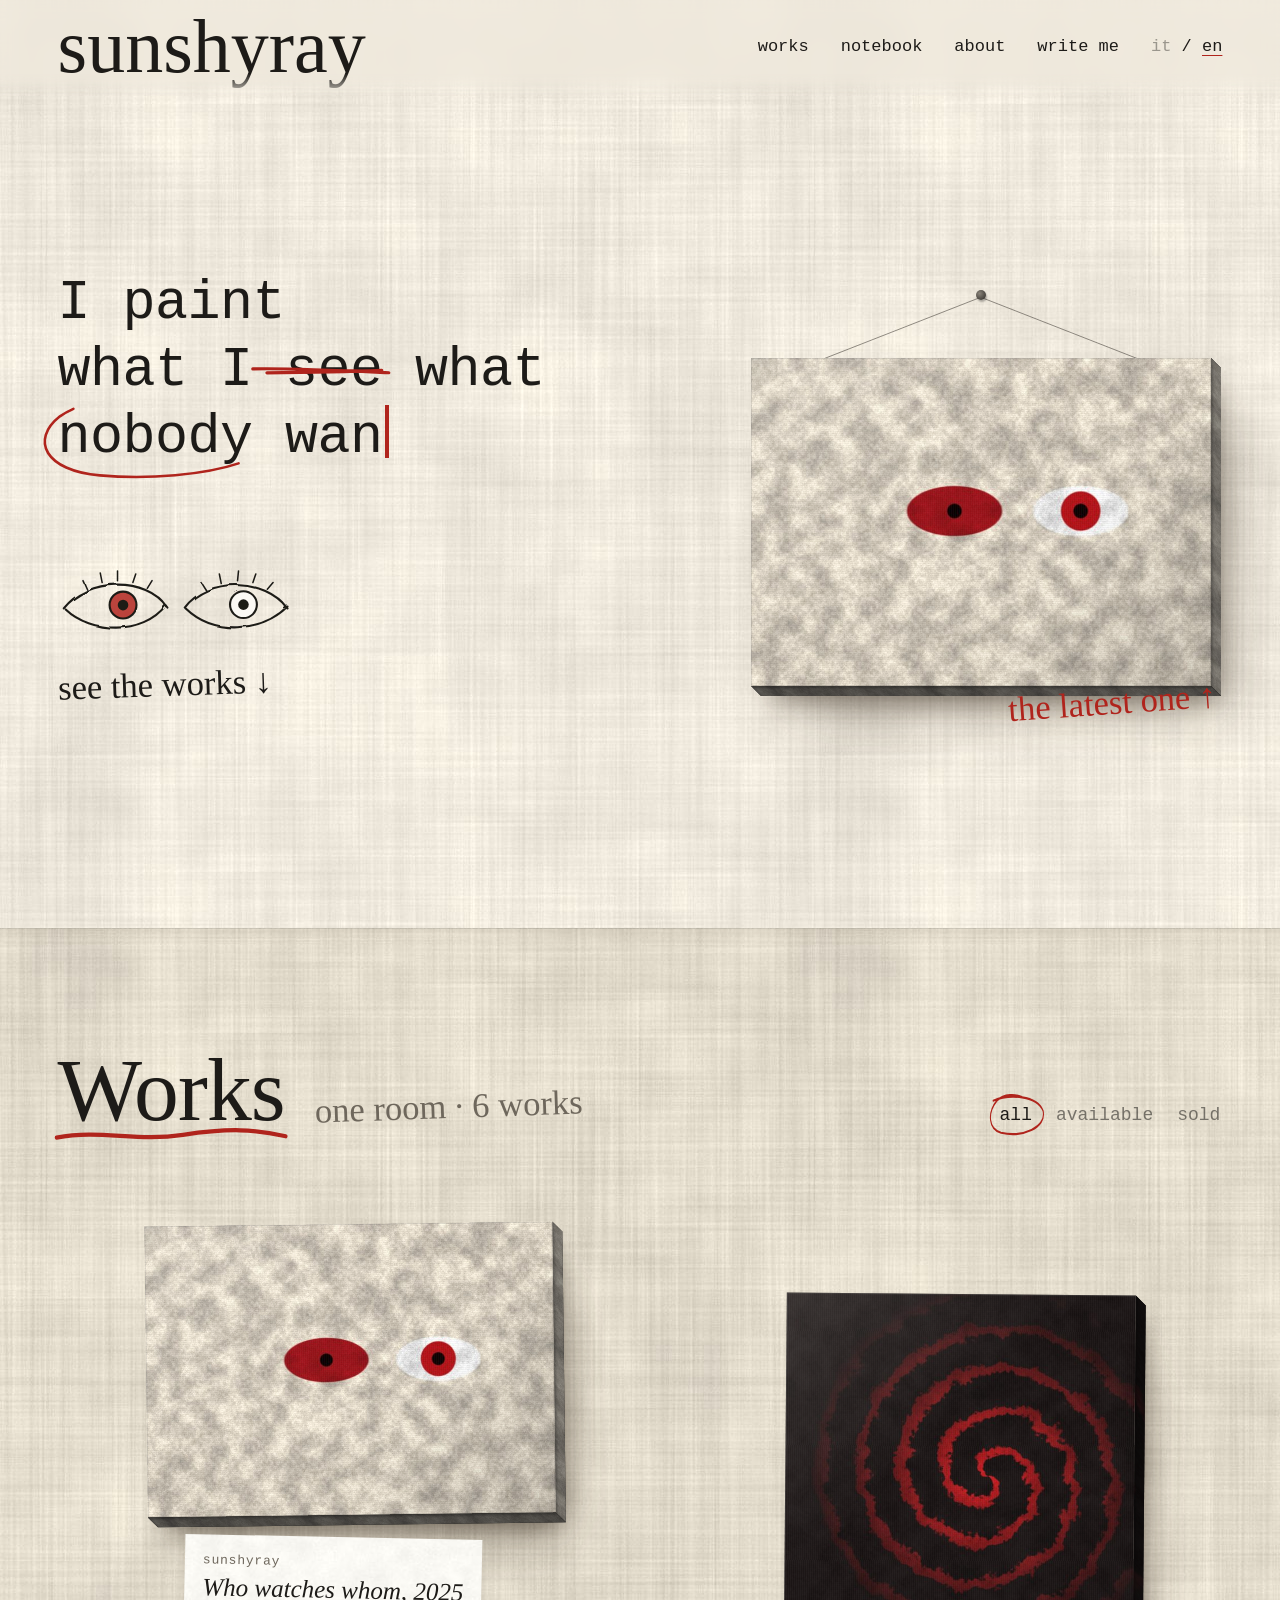
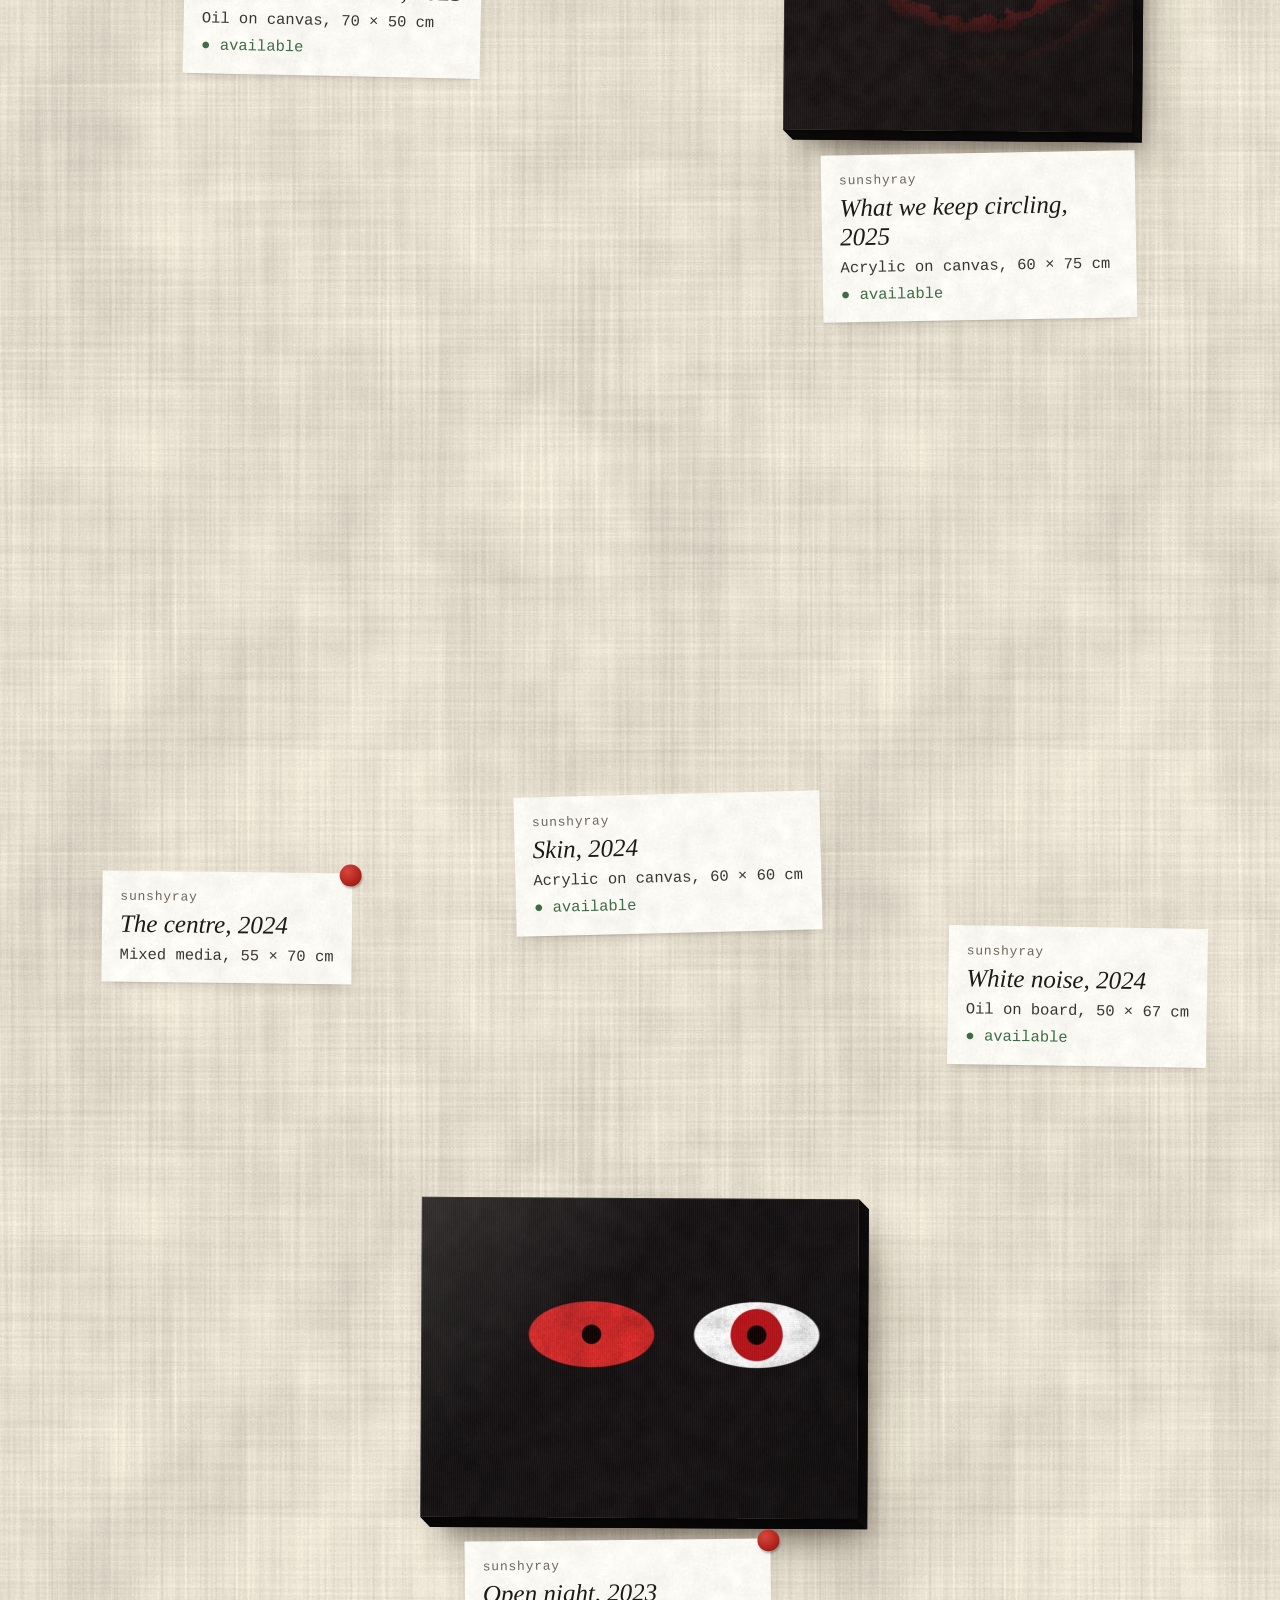
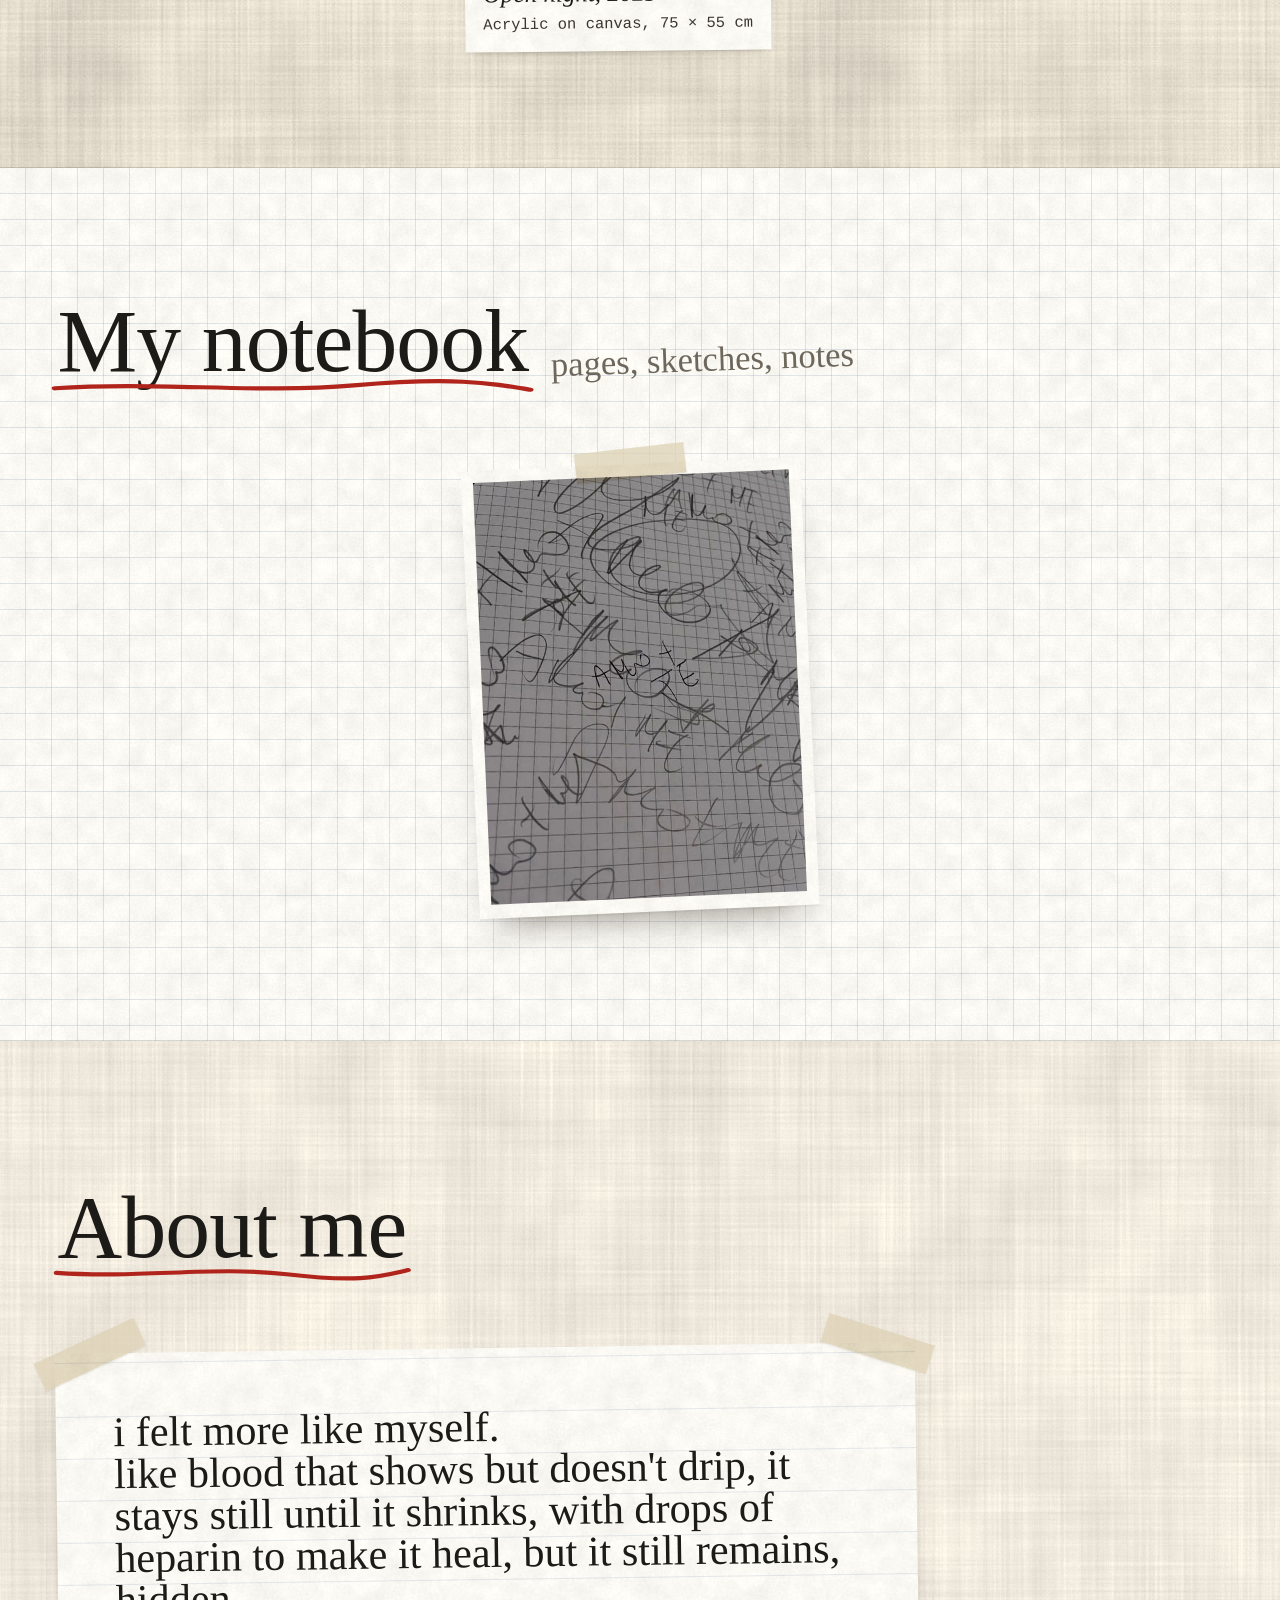
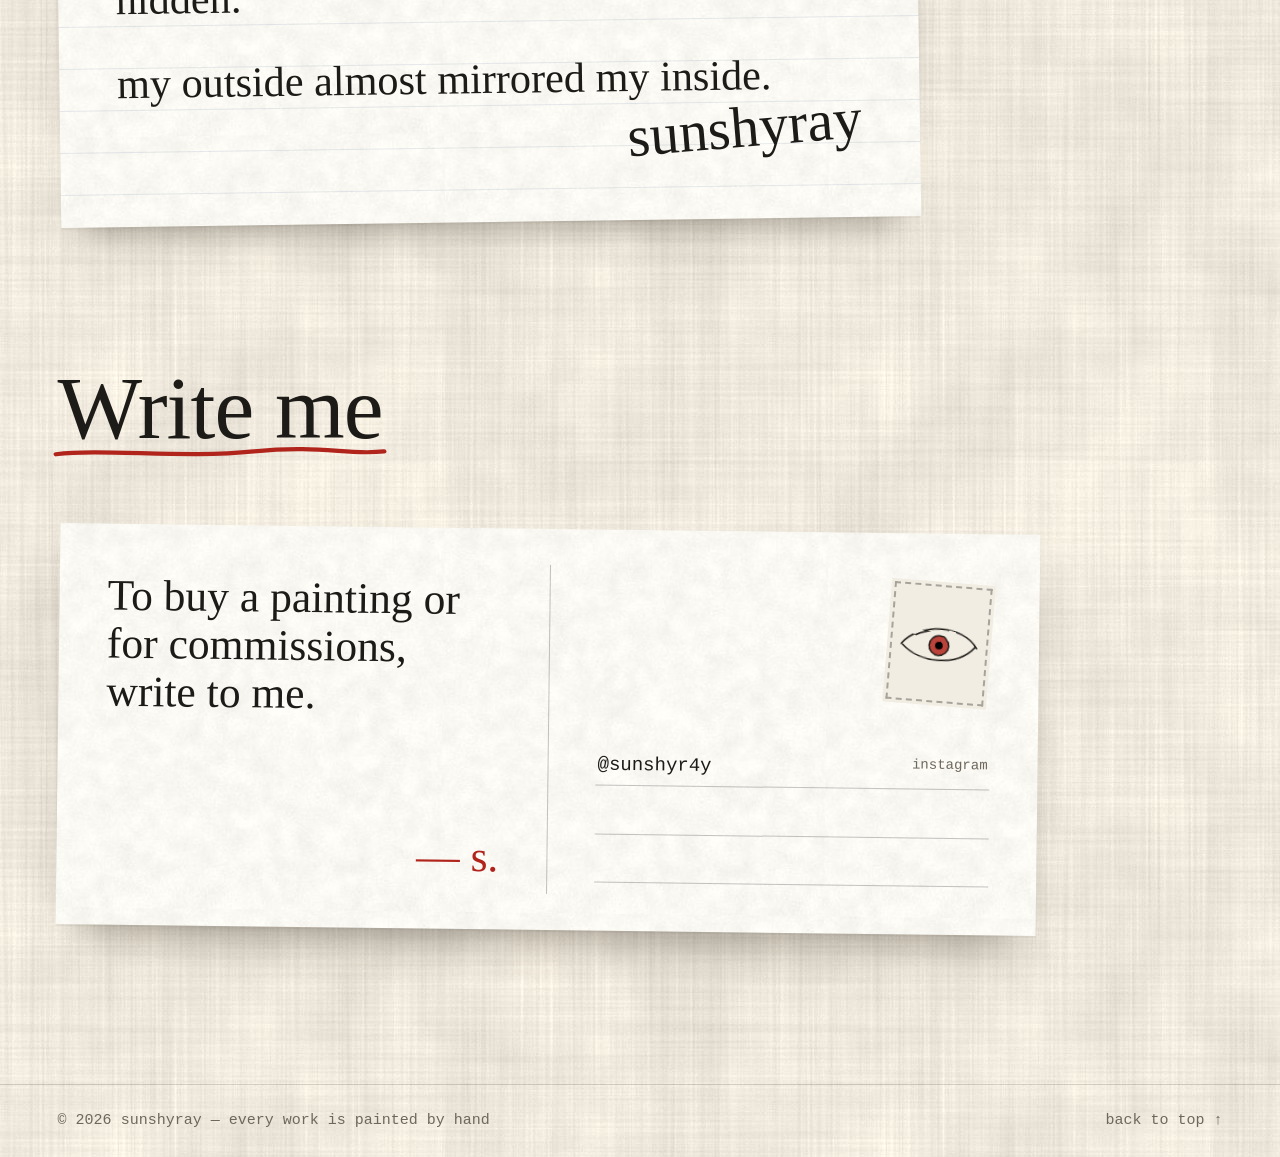
==== commit 56747126: "Ritocchi completi (forma, prospettiva, margini, colore, nitidezza), sicurezza: CSP, anti-clickjackin" ====
--- a/index.html
+++ b/index.html
@@ -3,12 +3,15 @@
 <head>
 <meta charset="utf-8">
 <meta name="viewport" content="width=device-width, initial-scale=1, viewport-fit=cover">
+<meta http-equiv="Content-Security-Policy" content="default-src 'none'; script-src 'self'; style-src 'self' 'unsafe-inline' https://fonts.googleapis.com; font-src https://fonts.gstatic.com; img-src 'self' data:; connect-src 'self'; manifest-src 'self'; base-uri 'none'; form-action 'none'; object-src 'none'">
+<meta name="referrer" content="strict-origin-when-cross-origin">
 <title>sunshyray — dipinti</title>
 <meta name="description" content="sunshyray — dipinti originali. Una piccola galleria di quadri che guardano indietro.">
 <meta name="theme-color" content="#f2ede3">
 <meta property="og:title" content="sunshyray">
 <meta property="og:description" content="Dipinti originali. Una piccola galleria di quadri che guardano indietro.">
-<meta property="og:image" content="og.jpg">
+<meta property="og:image" content="https://sunshyray.github.io/og.jpg">
+<meta property="og:url" content="https://sunshyray.github.io/">
 <meta name="twitter:card" content="summary_large_image">
 <link rel="icon" href="favicon.svg" type="image/svg+xml">
 <link rel="preconnect" href="https://fonts.googleapis.com">
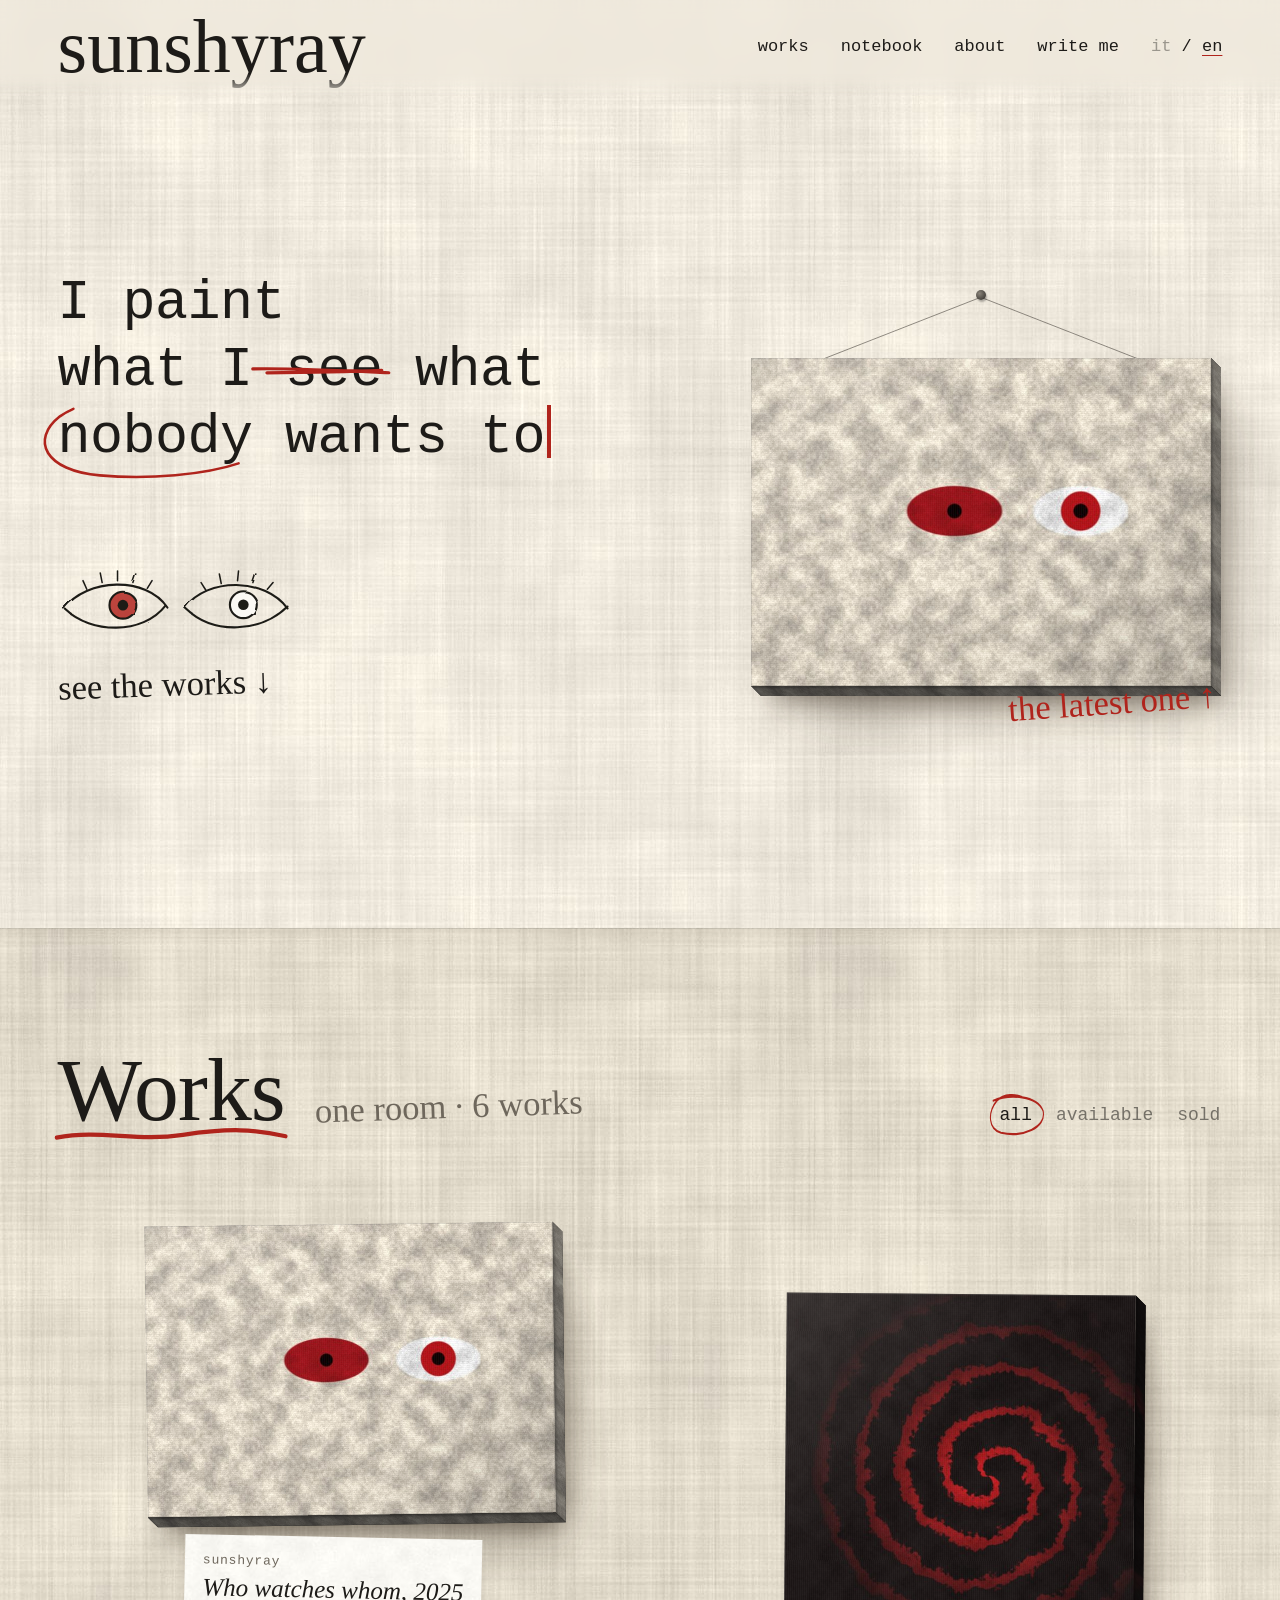
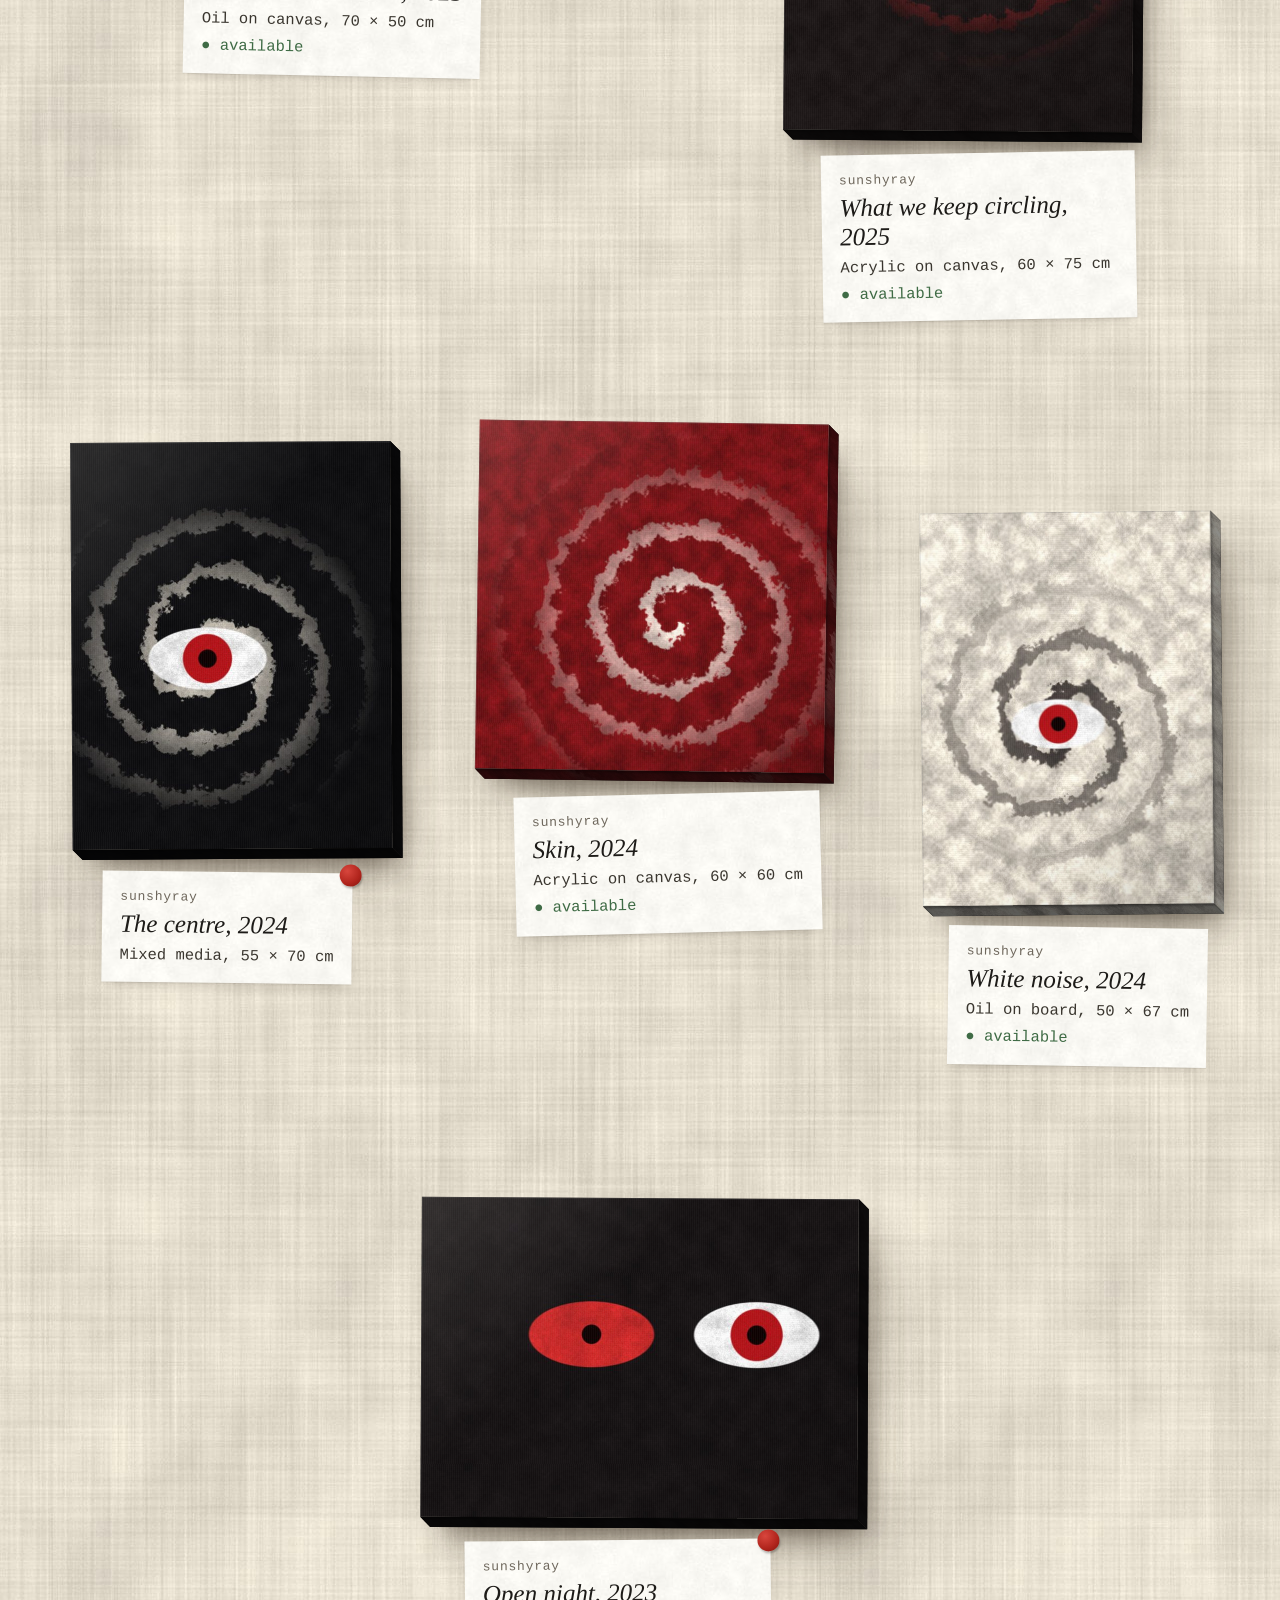
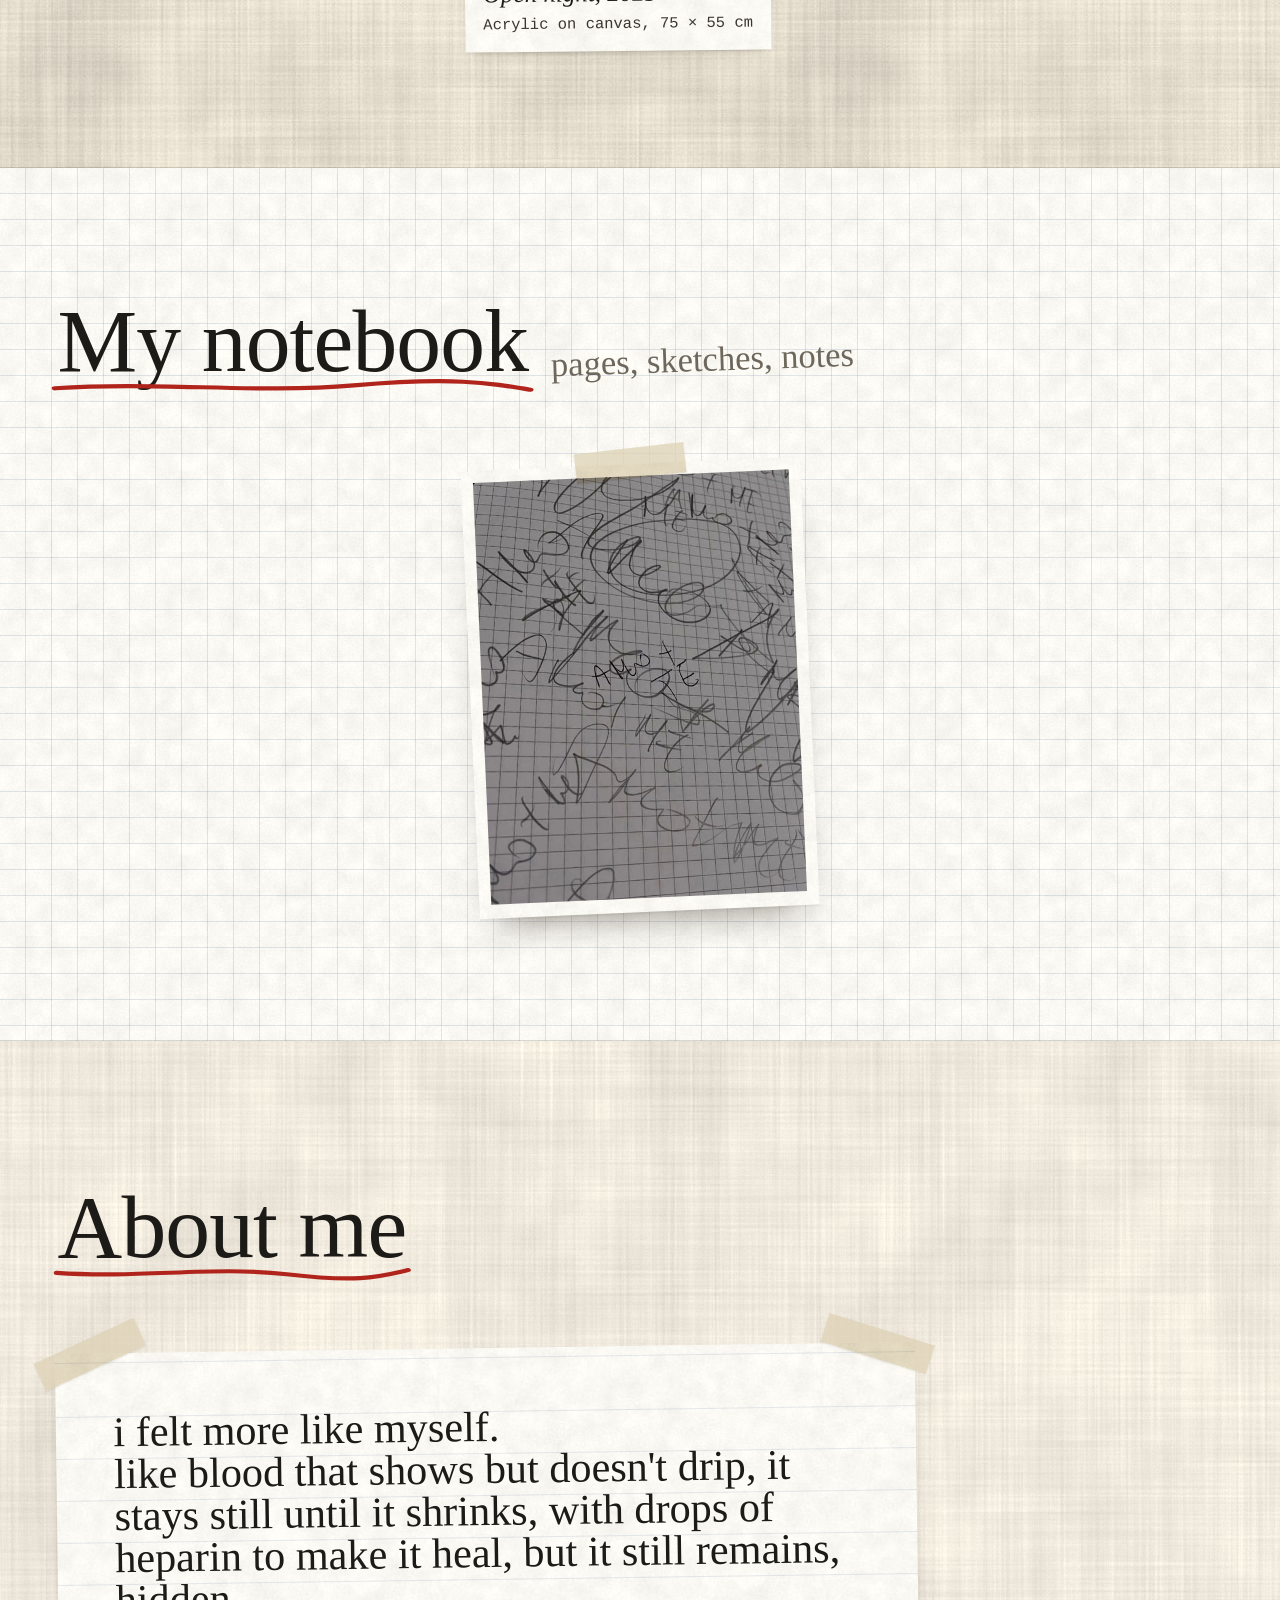
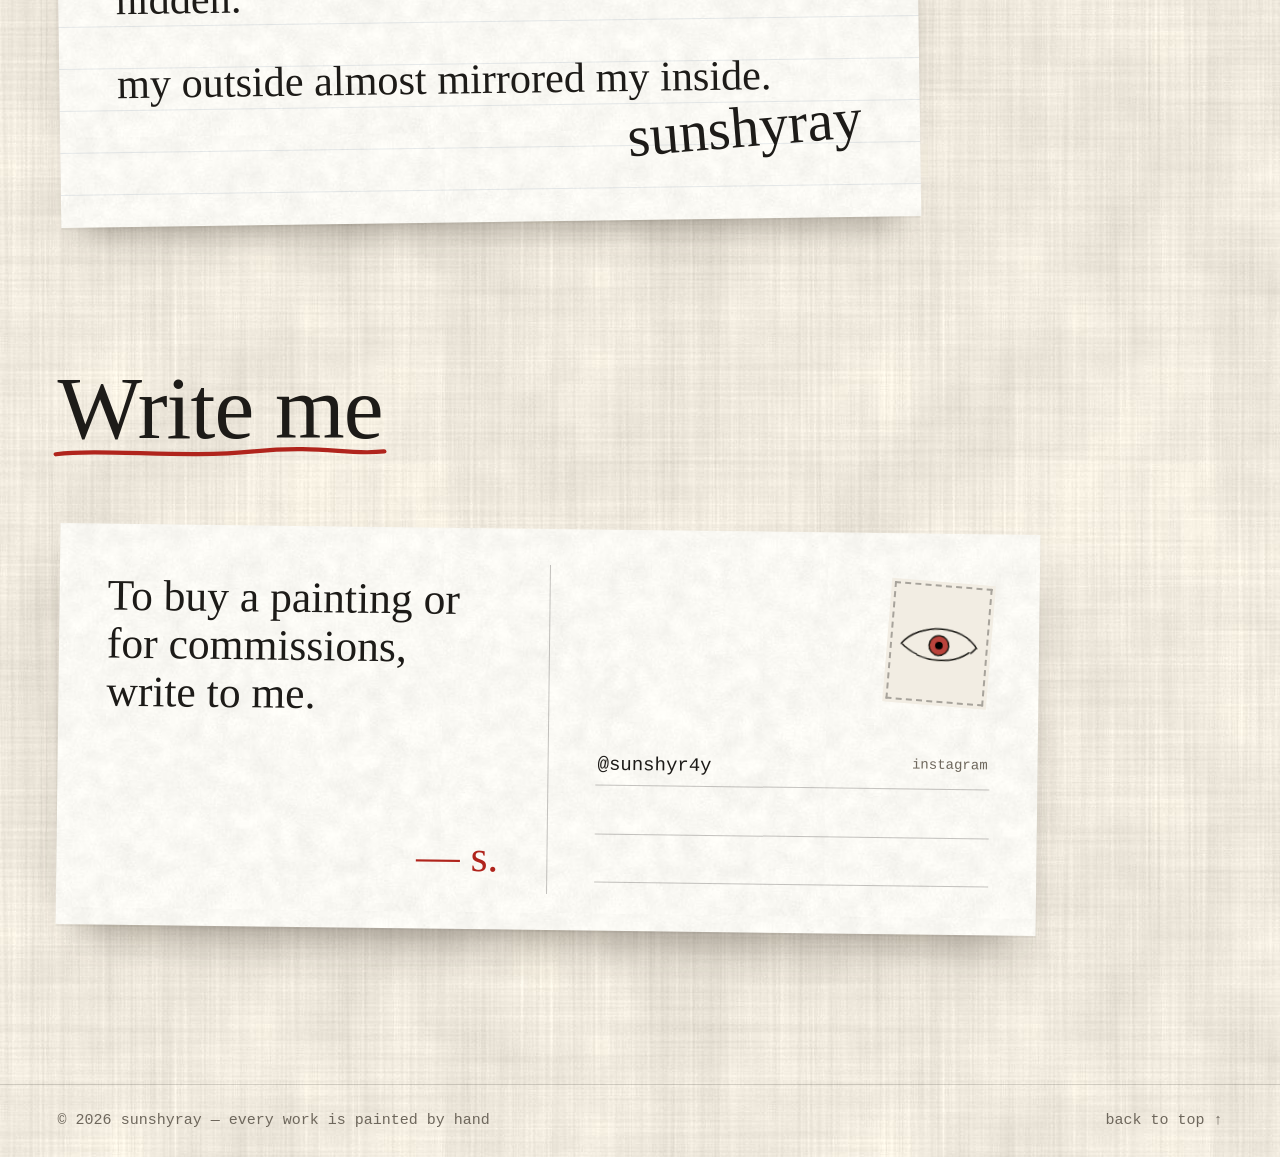
==== commit df93270a: "Telefono: ritaglio come immagine, finestrella di anteprima sempre in vista, versione nei link per ev" ====
--- a/index.html
+++ b/index.html
@@ -17,7 +17,7 @@
 <link rel="preconnect" href="https://fonts.googleapis.com">
 <link rel="preconnect" href="https://fonts.gstatic.com" crossorigin>
 <link href="https://fonts.googleapis.com/css2?family=EB+Garamond:ital,wght@0,400;0,500;1,400&family=Reenie+Beanie&family=Special+Elite&display=swap" rel="stylesheet">
-<link rel="stylesheet" href="css/style.css">
+<link rel="stylesheet" href="css/style.css?v=20261123c">
 </head>
 <body>
 
@@ -147,7 +147,7 @@
   <figure class="lb__fig"><span class="tape tape--c" aria-hidden="true"></span><img id="lbImg" alt=""><figcaption class="hand" id="lbCap"></figcaption></figure>
 </div>
 
-<script src="config.js"></script>
-<script src="js/main.js"></script>
+<script src="config.js?v=20261123c"></script>
+<script src="js/main.js?v=20261123c"></script>
 </body>
 </html>
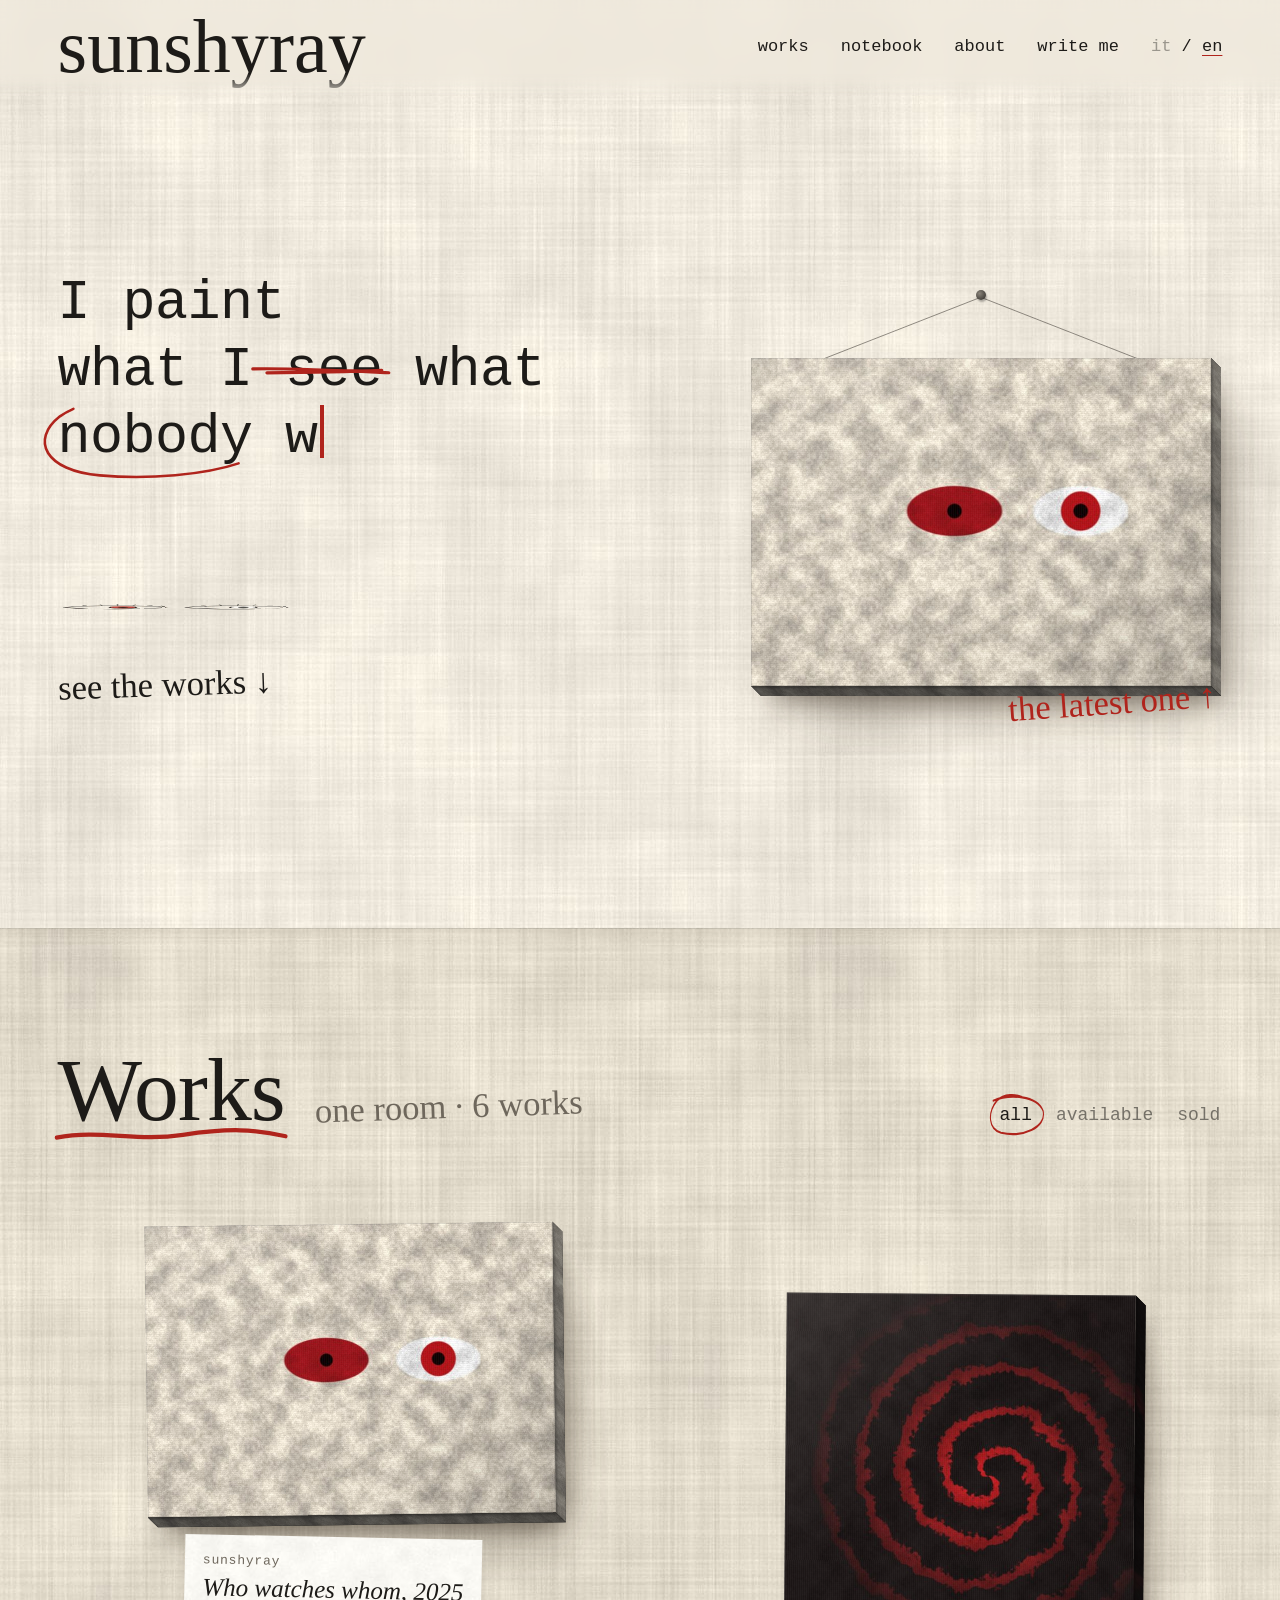
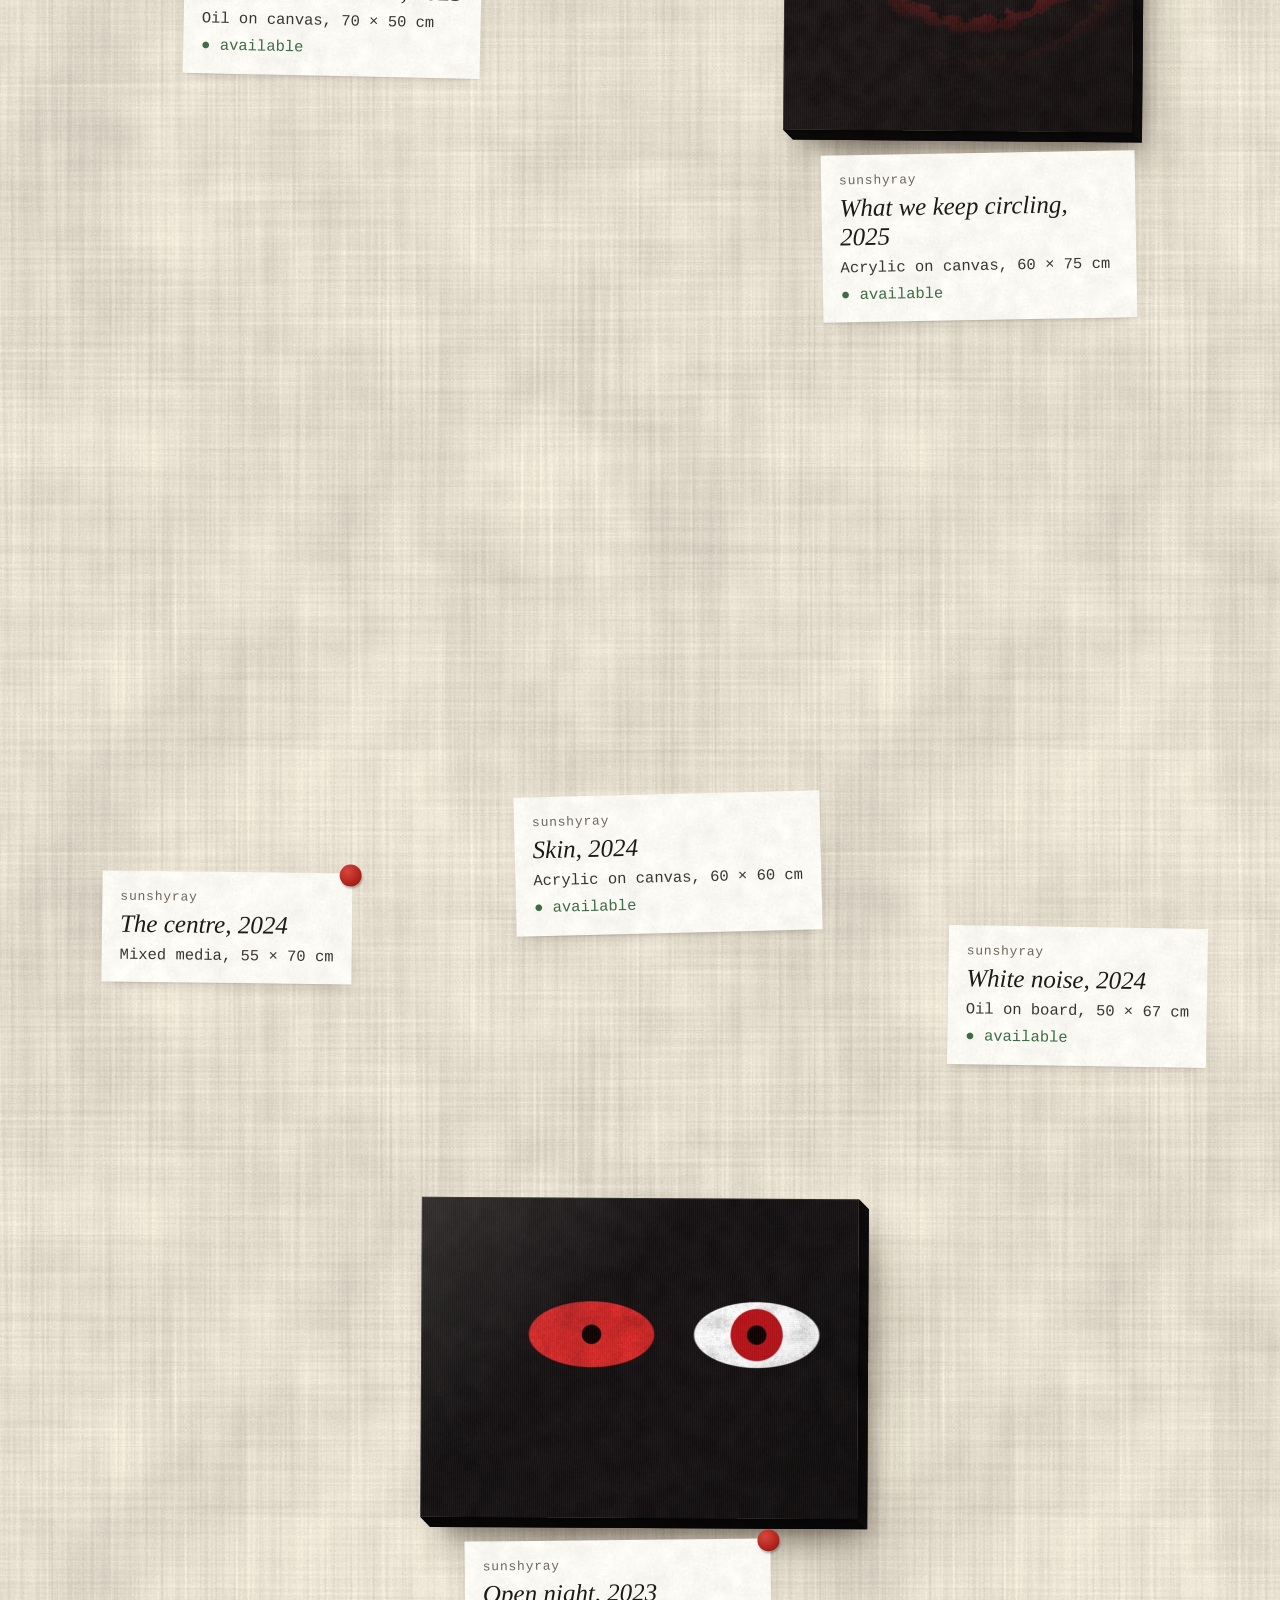
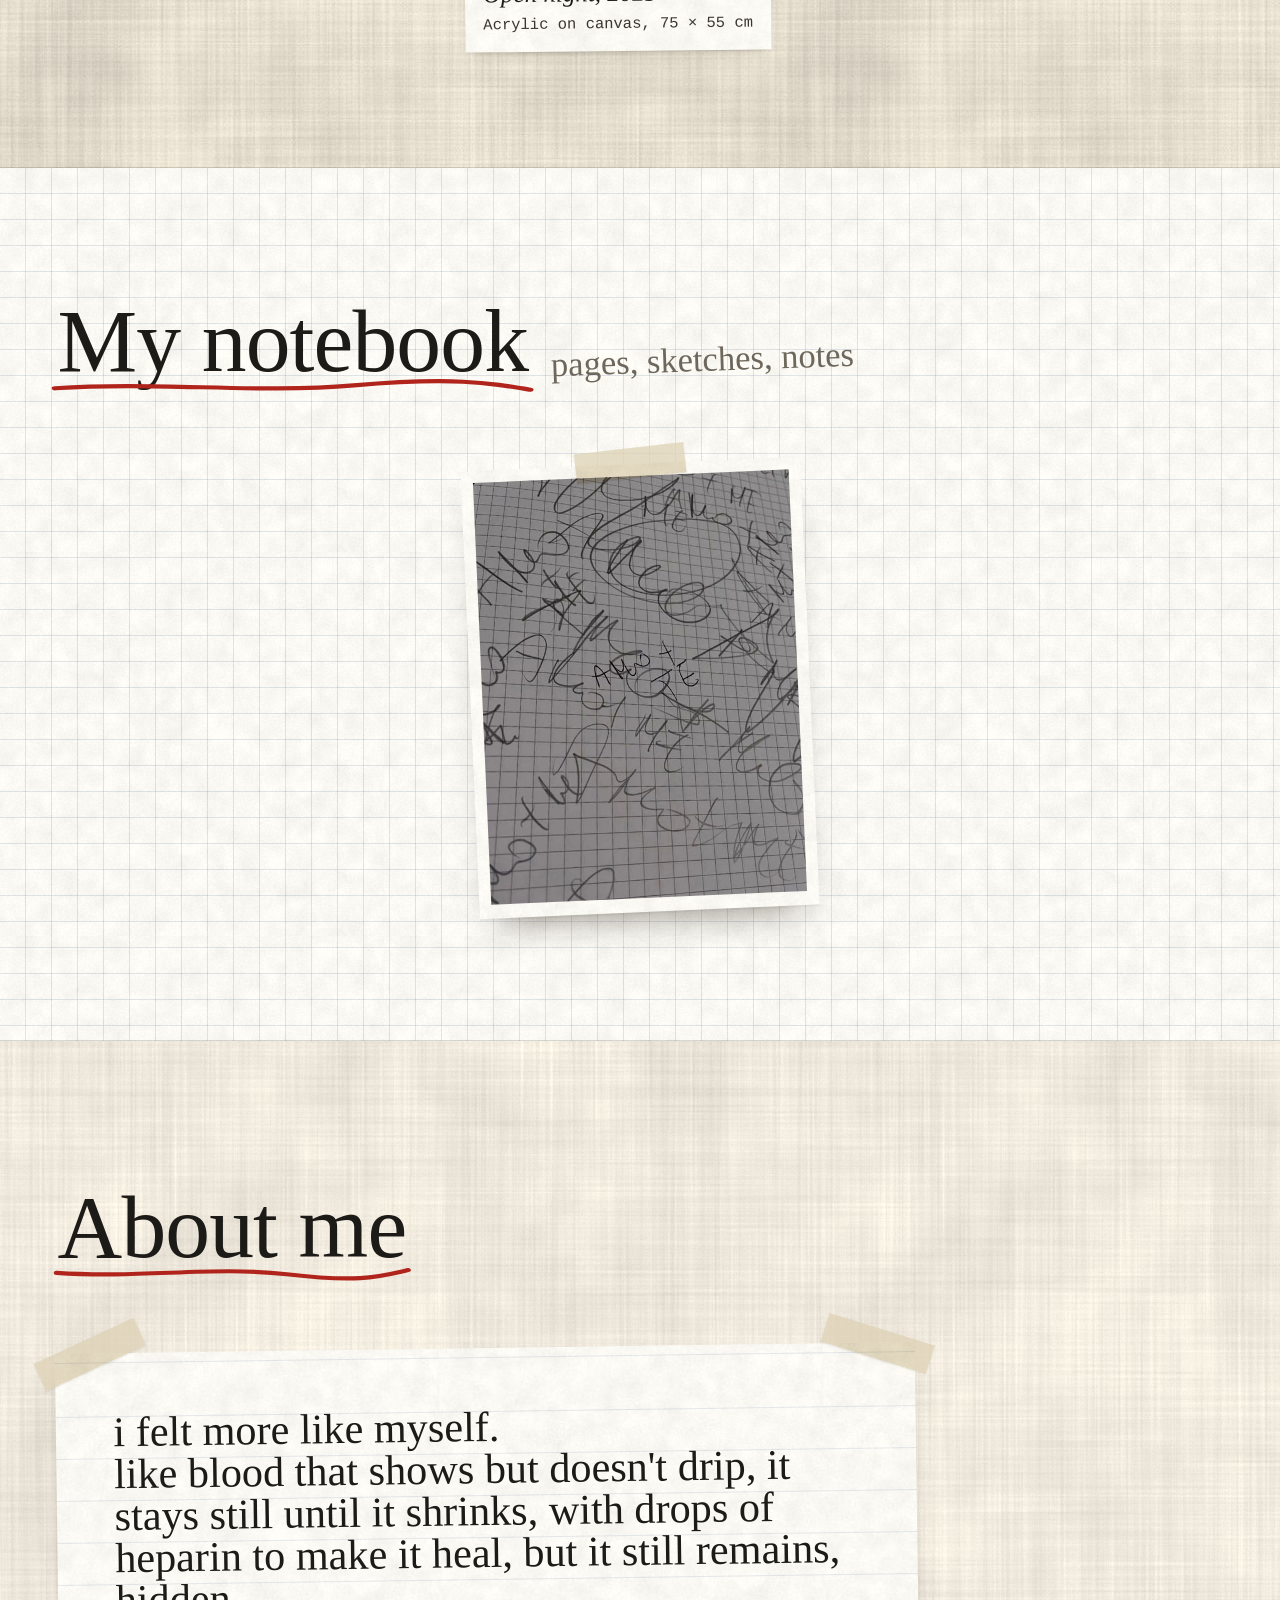
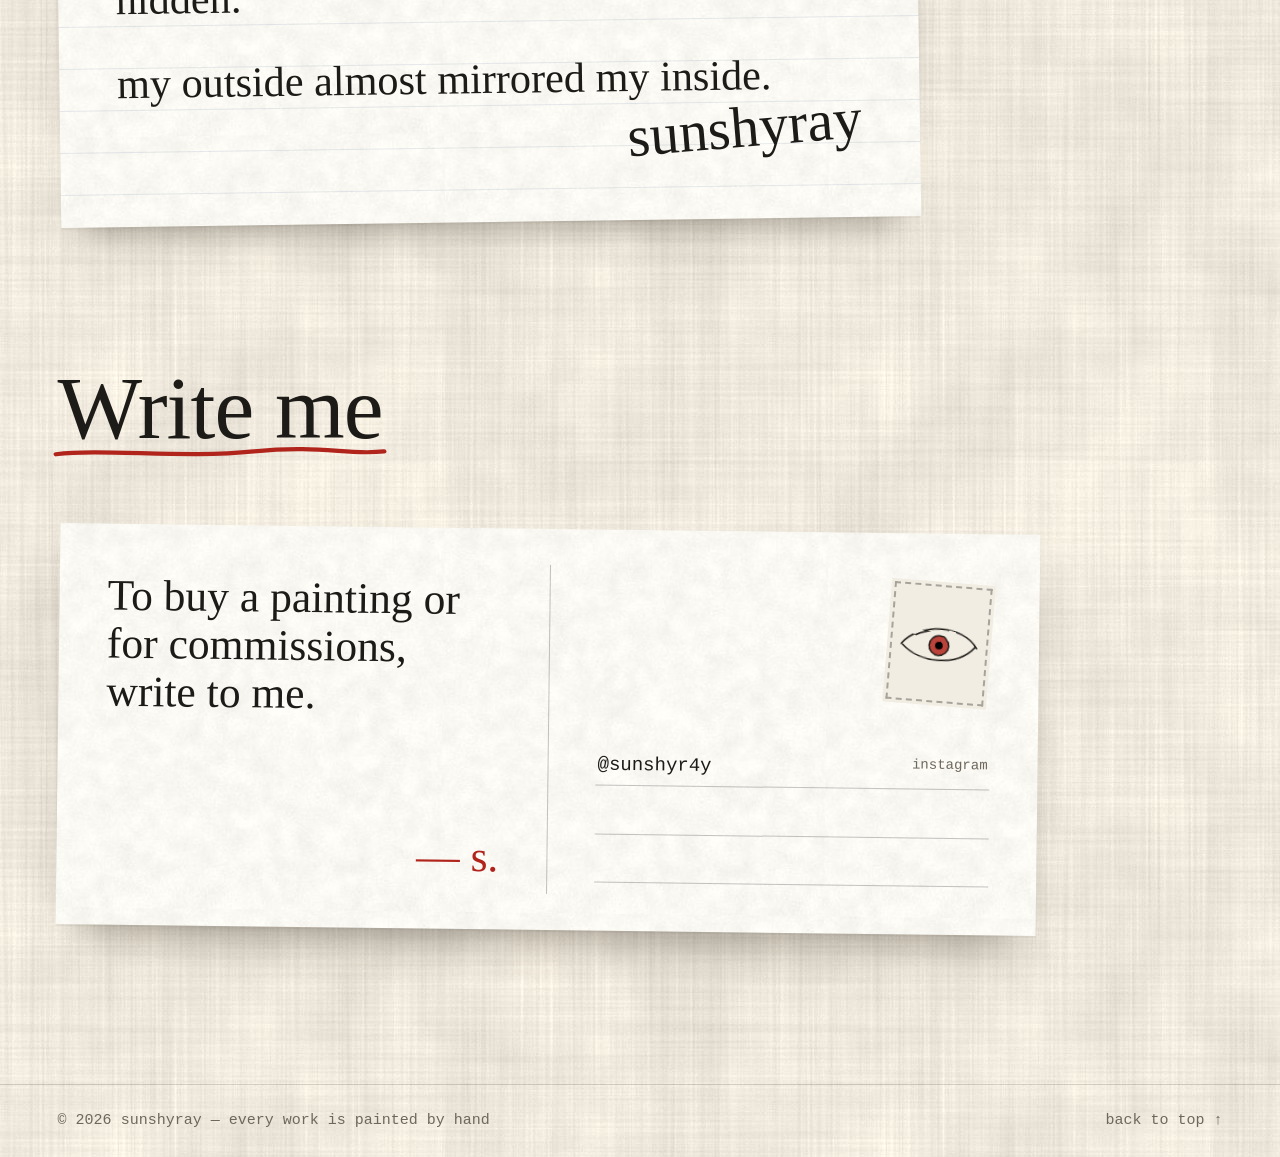
==== commit 6bfa2017: "Icone da app: occhio rosso per la galleria, occhio bianco per lo studio Co-Authored-By: Claude Opus " ====
--- a/index.html
+++ b/index.html
@@ -14,6 +14,12 @@
 <meta property="og:url" content="https://sunshyray.github.io/">
 <meta name="twitter:card" content="summary_large_image">
 <link rel="icon" href="favicon.svg" type="image/svg+xml">
+<link rel="icon" href="icons/galleria-32.png" sizes="32x32" type="image/png">
+<link rel="apple-touch-icon" href="icons/galleria-180.png">
+<link rel="manifest" href="manifest.webmanifest">
+<meta name="apple-mobile-web-app-title" content="sunshyray">
+<meta name="apple-mobile-web-app-capable" content="yes">
+<meta name="mobile-web-app-capable" content="yes">
 <link rel="preconnect" href="https://fonts.googleapis.com">
 <link rel="preconnect" href="https://fonts.gstatic.com" crossorigin>
 <link href="https://fonts.googleapis.com/css2?family=EB+Garamond:ital,wght@0,400;0,500;1,400&family=Reenie+Beanie&family=Special+Elite&display=swap" rel="stylesheet">
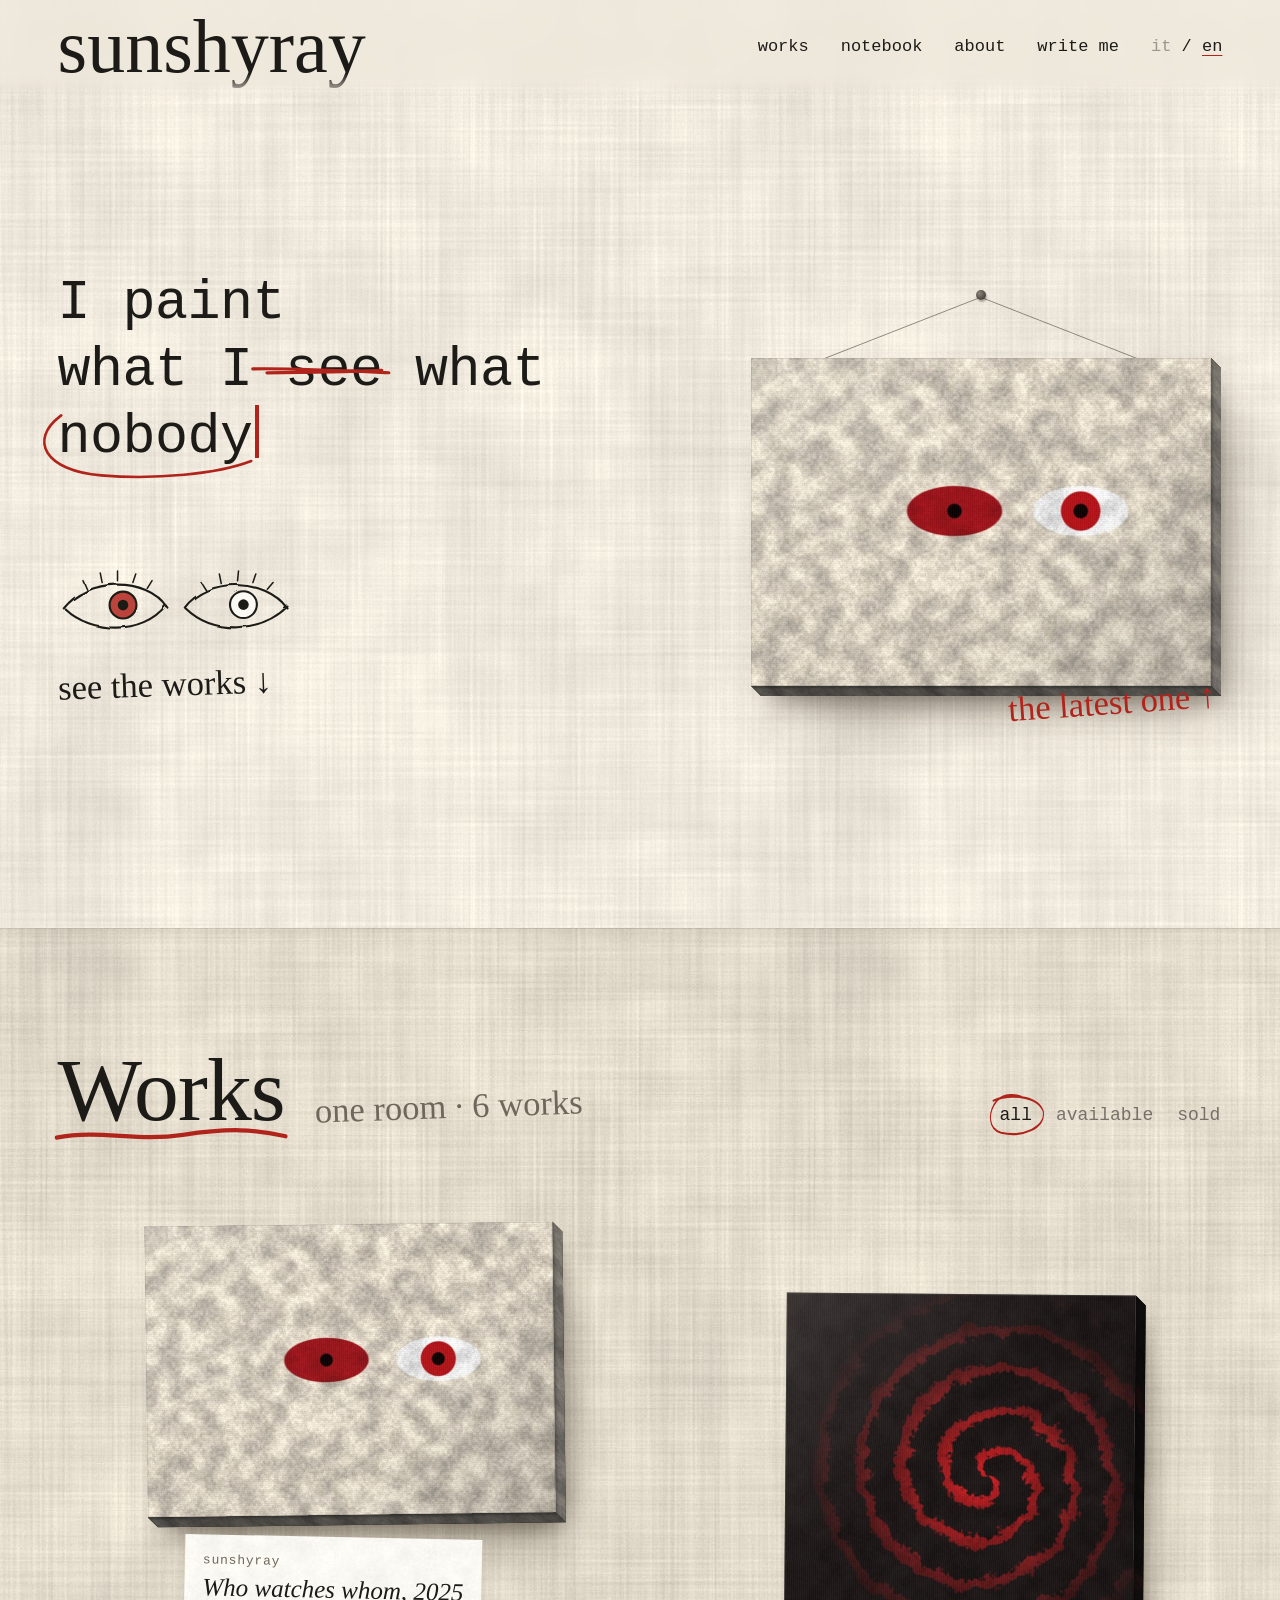
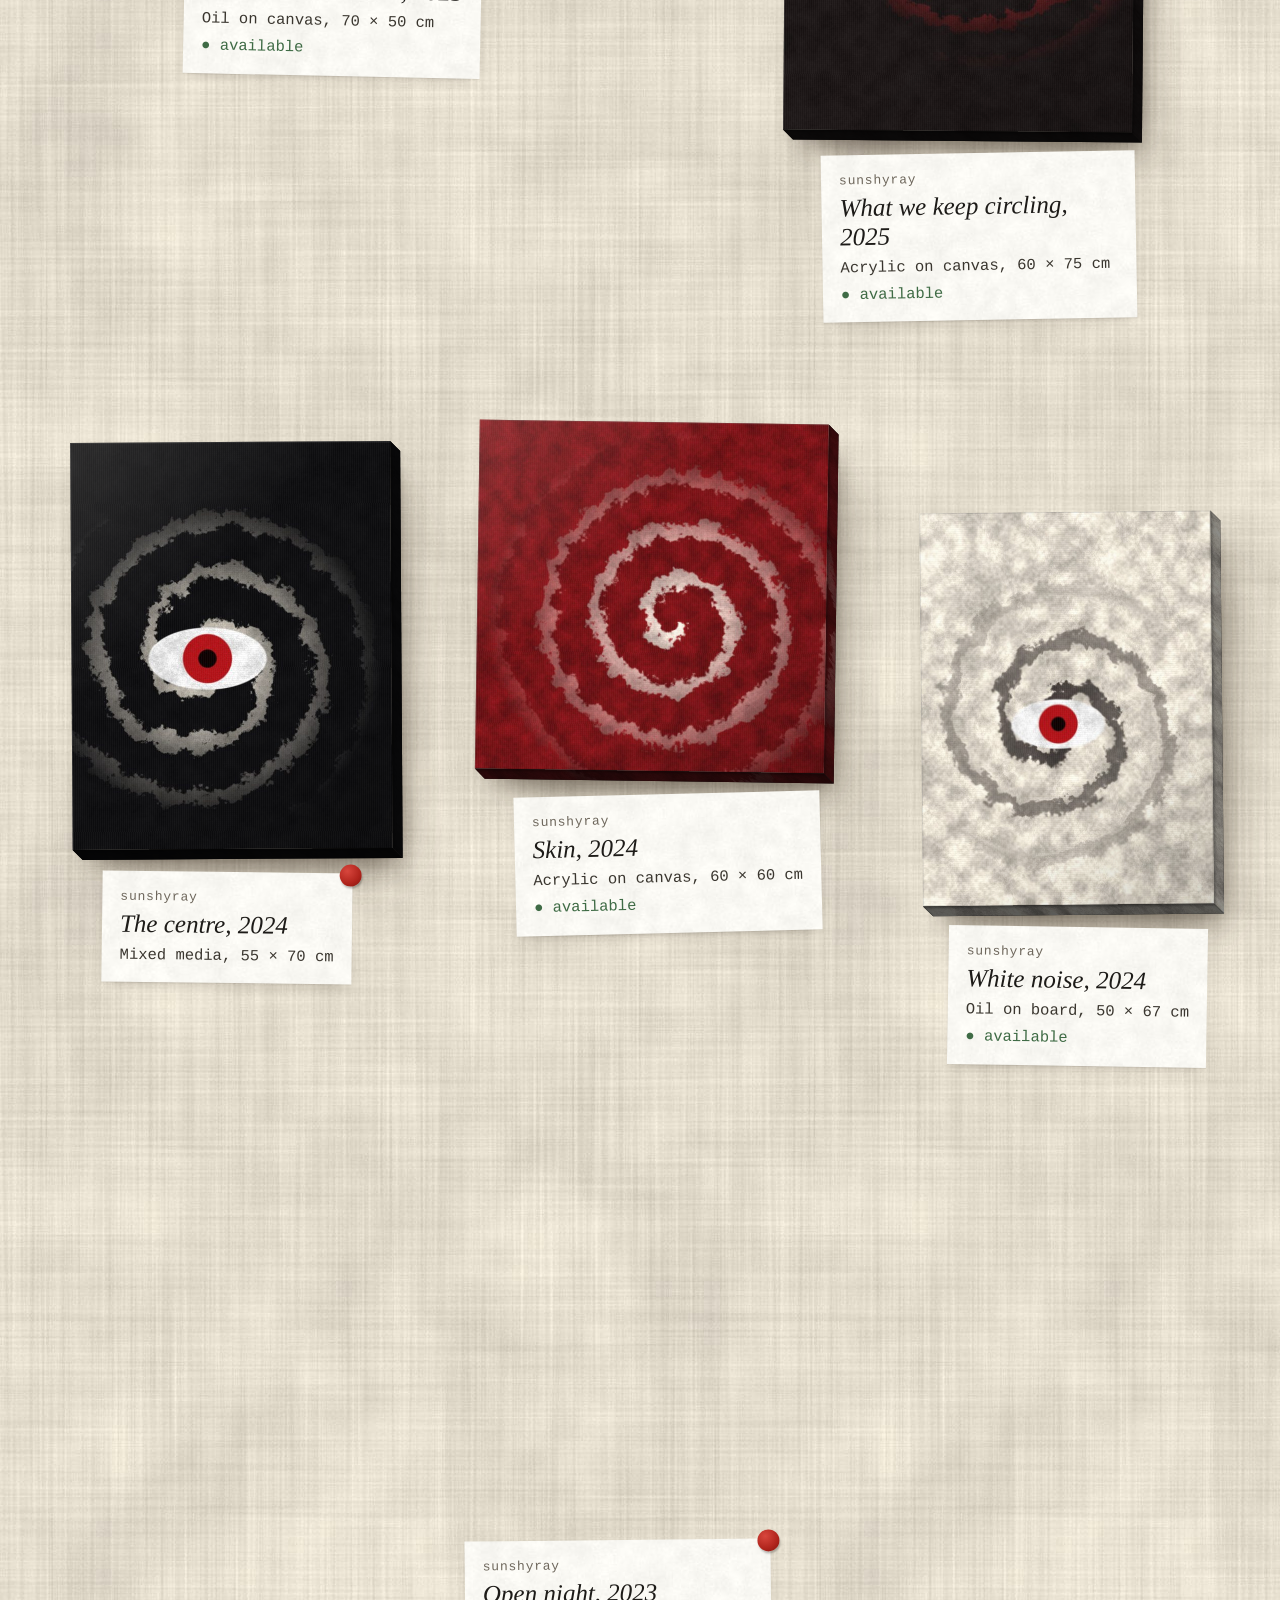
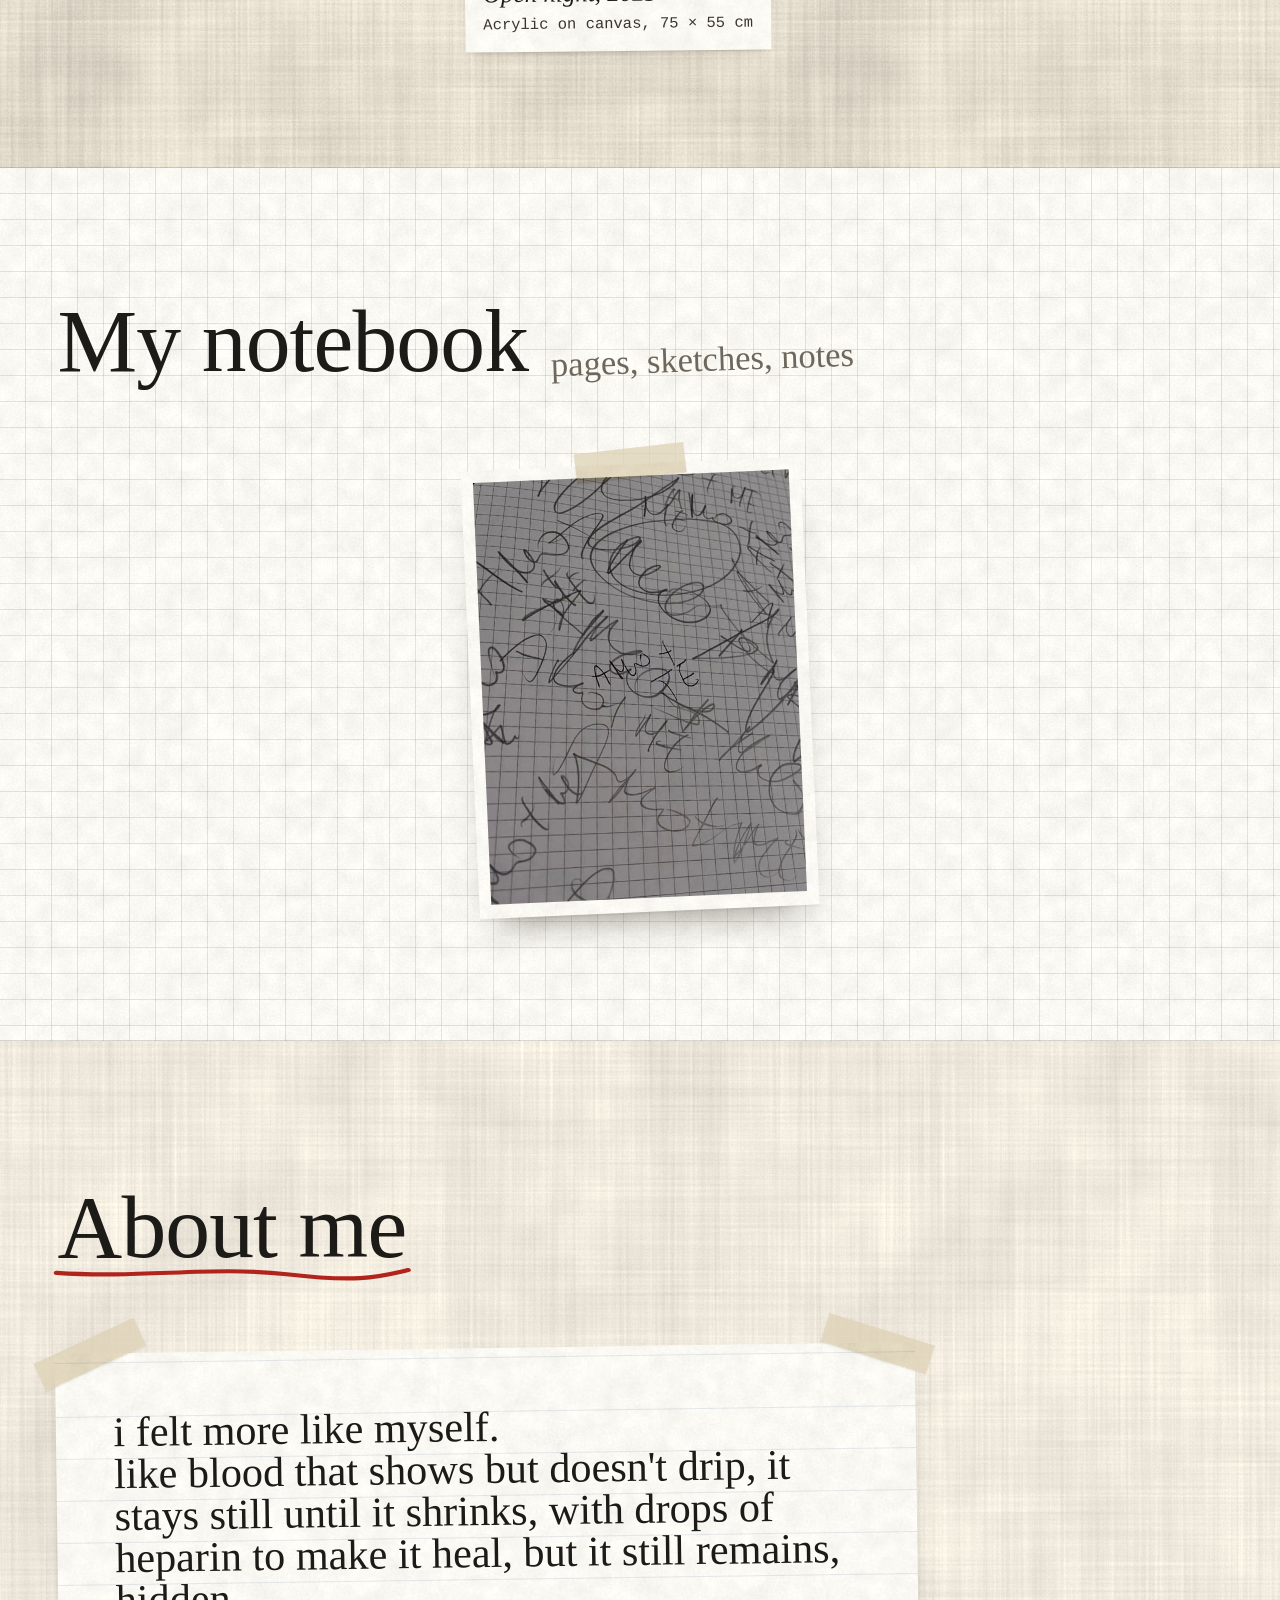
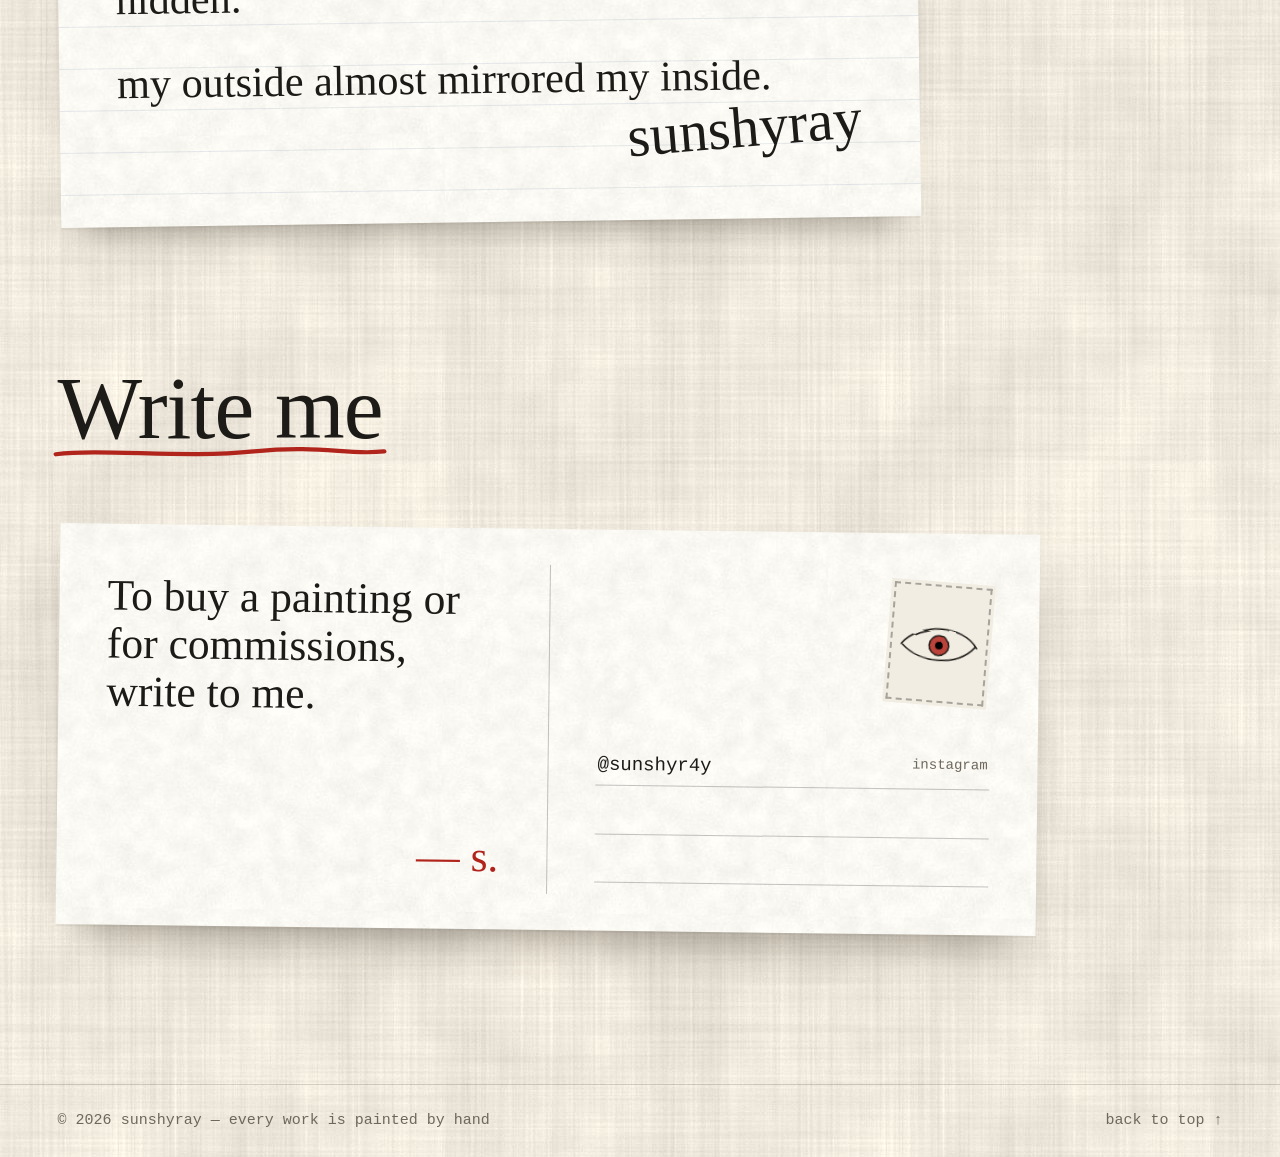
==== commit 84f881bd: "Ritocchi: spostare il quadro trascinando col dito sulla tela Co-Authored-By: Claude Opus 5.5 <norepl" ====
--- a/index.html
+++ b/index.html
@@ -23,7 +23,7 @@
 <link rel="preconnect" href="https://fonts.googleapis.com">
 <link rel="preconnect" href="https://fonts.gstatic.com" crossorigin>
 <link href="https://fonts.googleapis.com/css2?family=EB+Garamond:ital,wght@0,400;0,500;1,400&family=Reenie+Beanie&family=Special+Elite&display=swap" rel="stylesheet">
-<link rel="stylesheet" href="css/style.css?v=20261123c">
+<link rel="stylesheet" href="css/style.css?v=20261123d">
 </head>
 <body>
 
@@ -153,7 +153,7 @@
   <figure class="lb__fig"><span class="tape tape--c" aria-hidden="true"></span><img id="lbImg" alt=""><figcaption class="hand" id="lbCap"></figcaption></figure>
 </div>
 
-<script src="config.js?v=20261123c"></script>
-<script src="js/main.js?v=20261123c"></script>
+<script src="config.js?v=20261123d"></script>
+<script src="js/main.js?v=20261123d"></script>
 </body>
 </html>
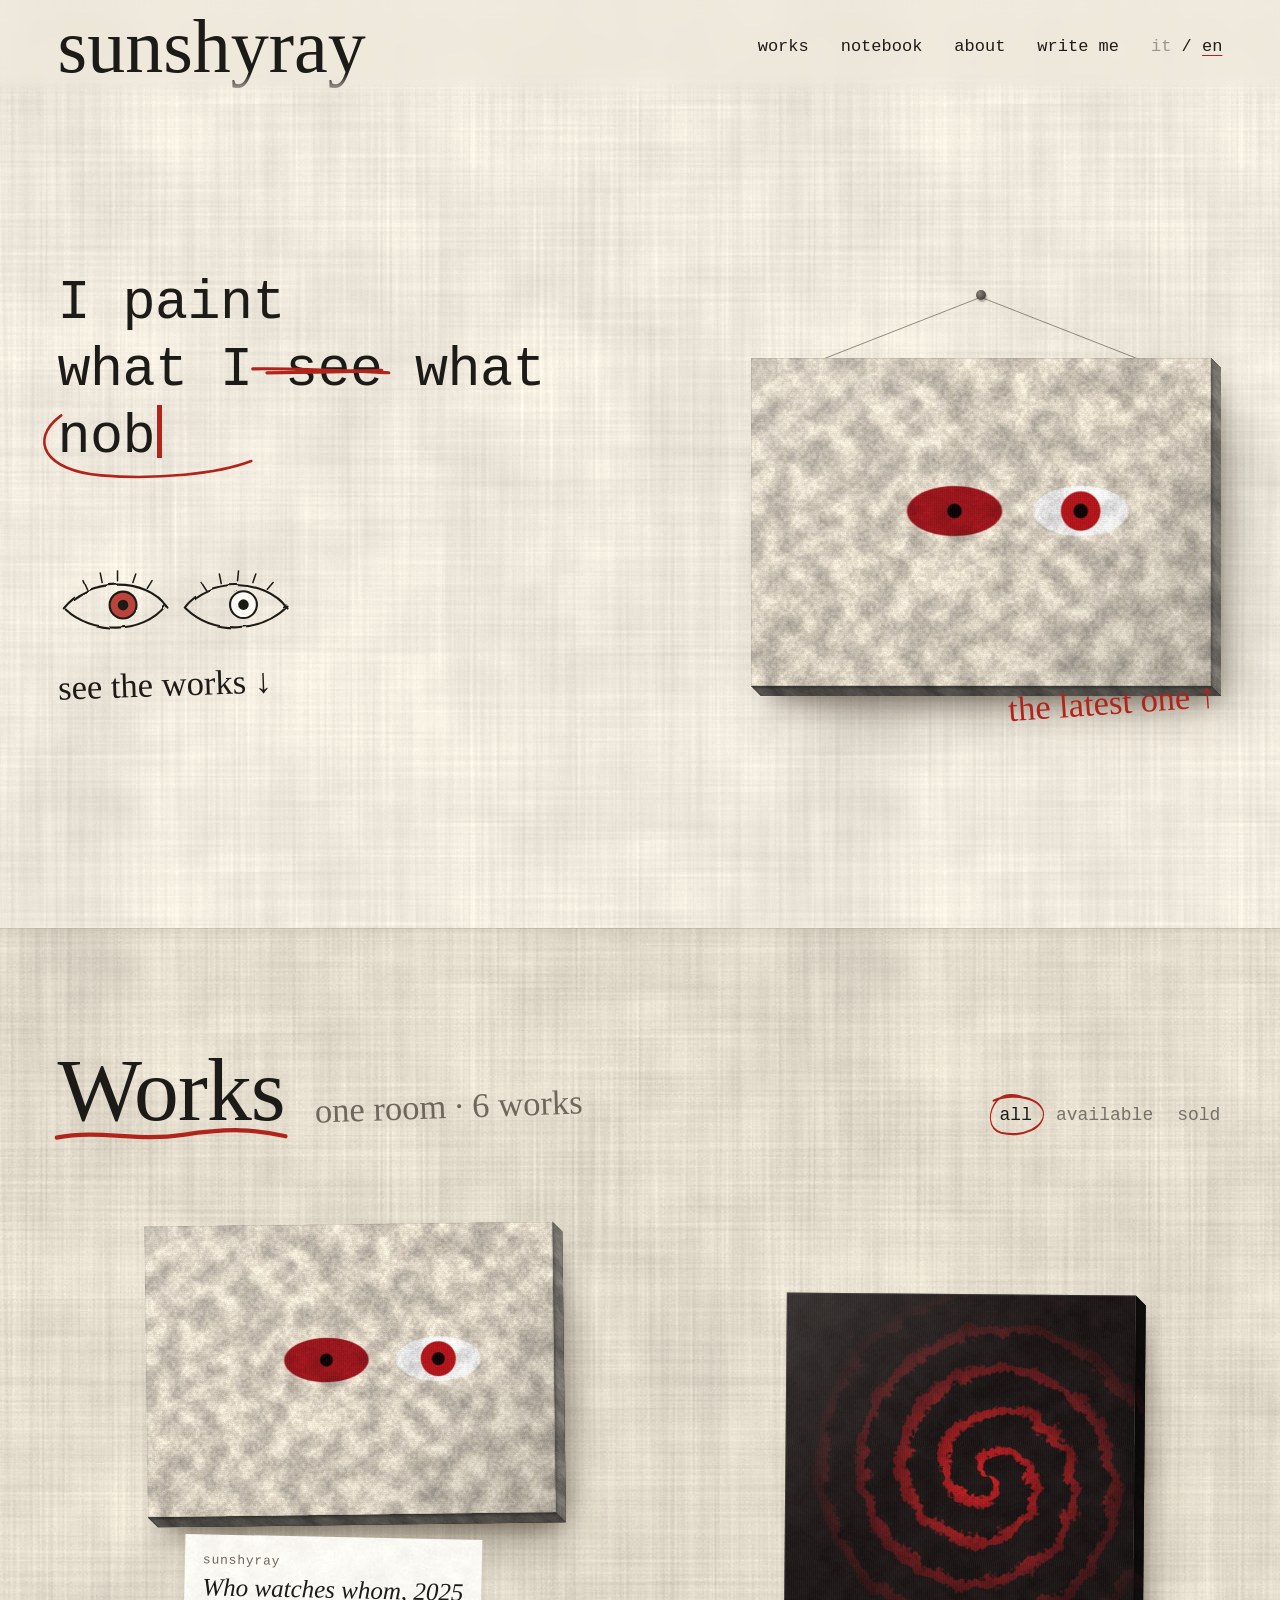
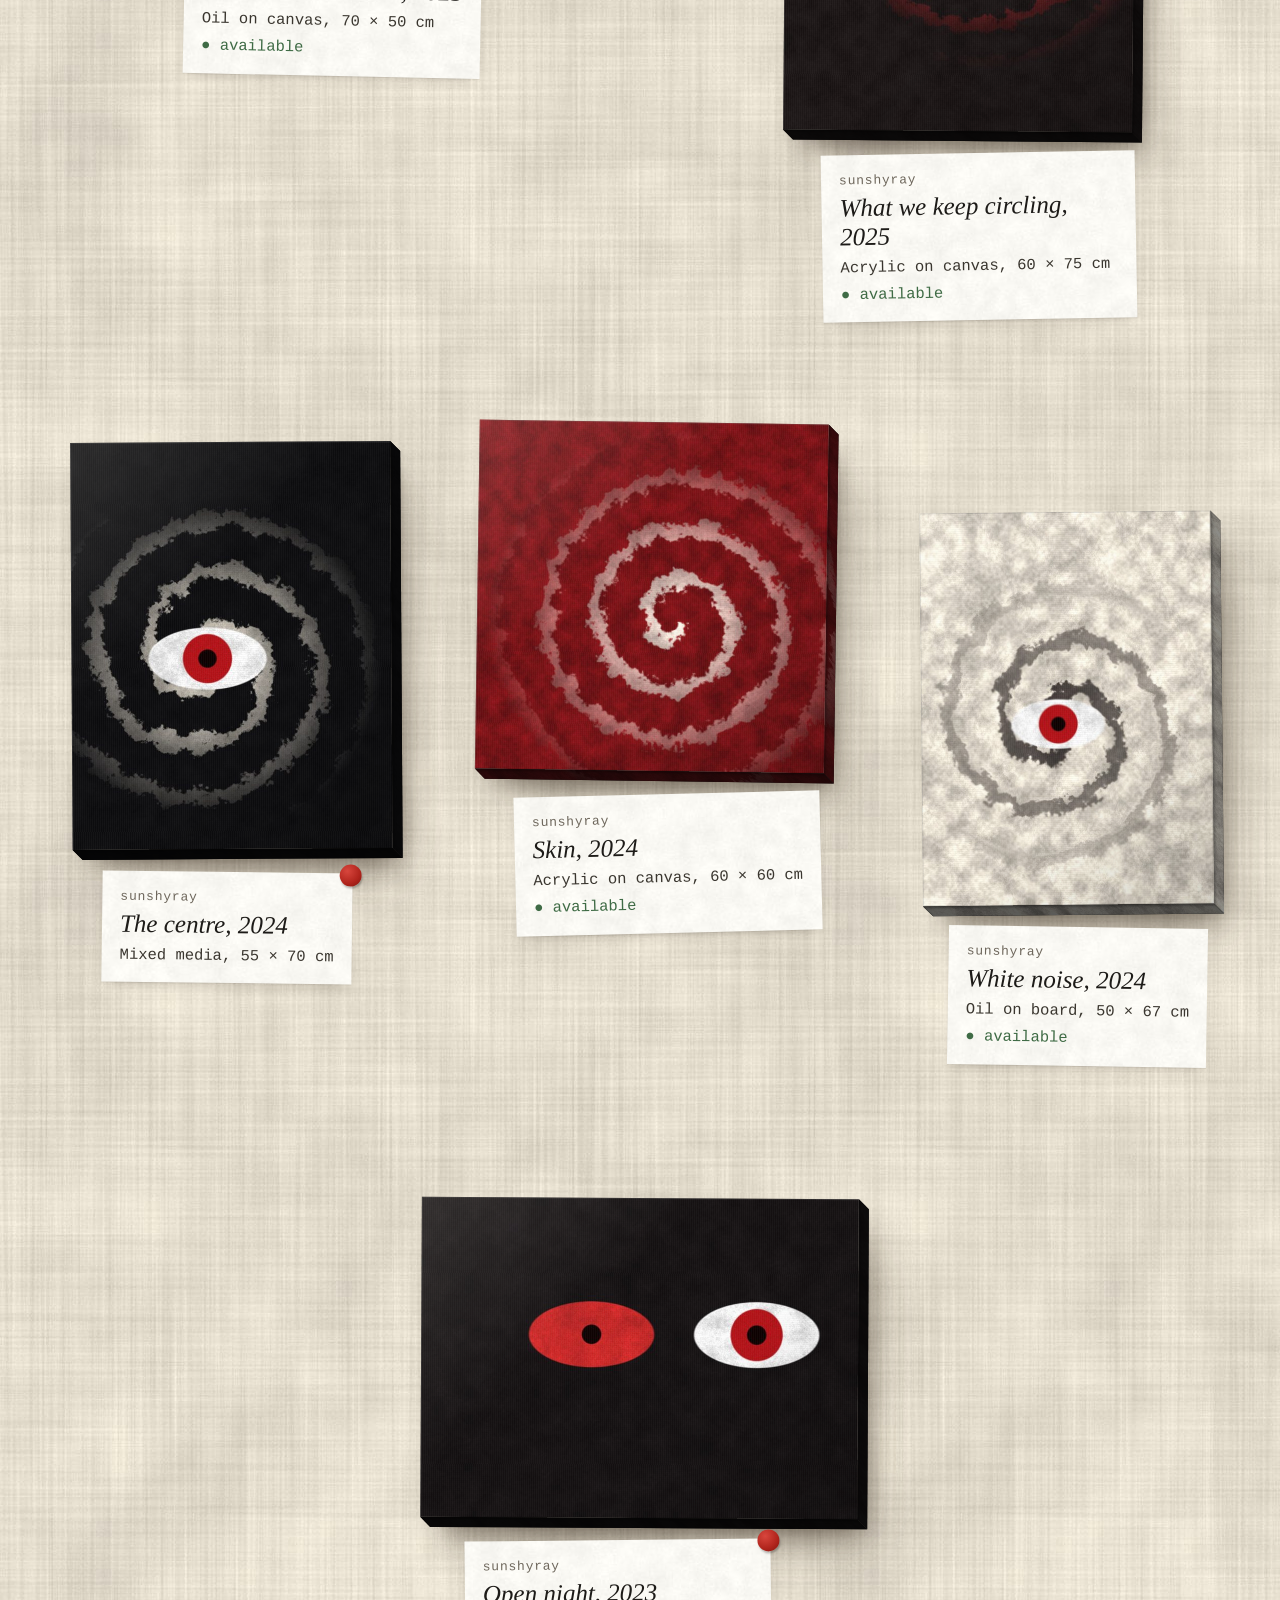
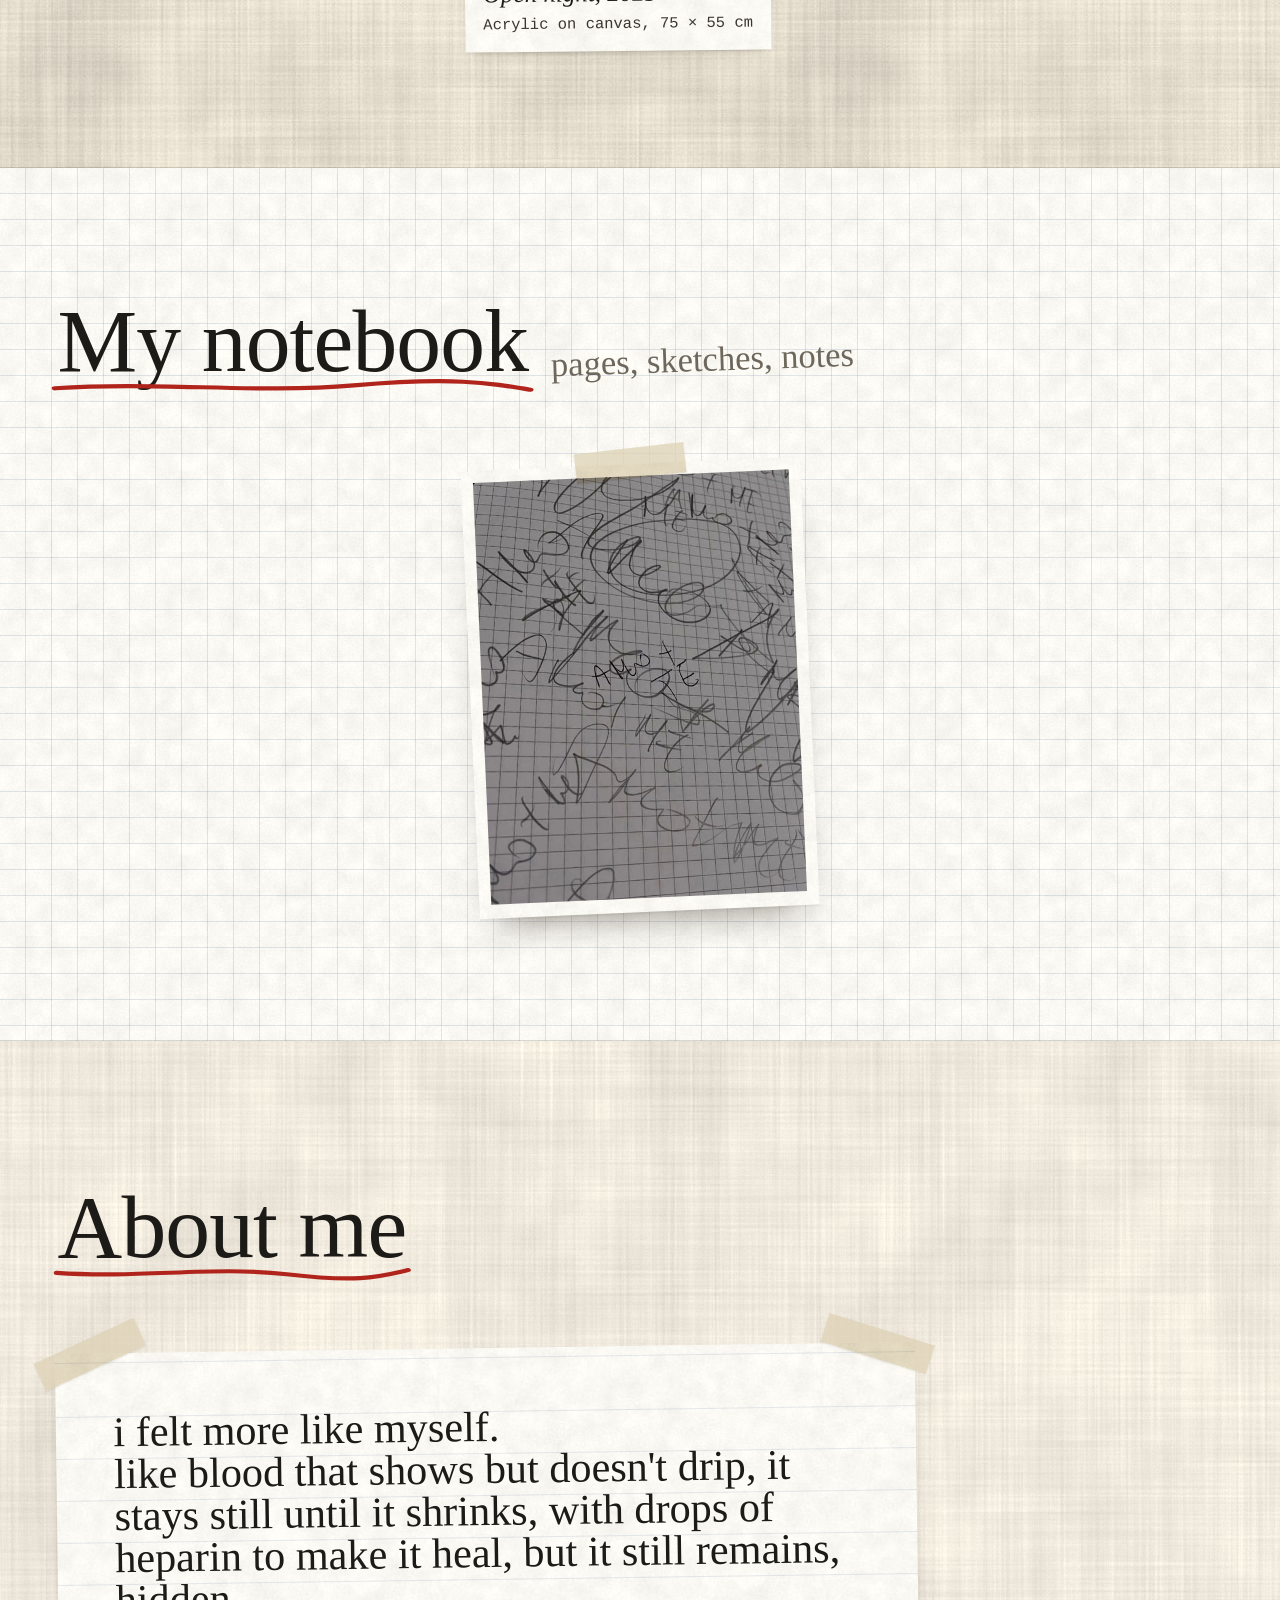
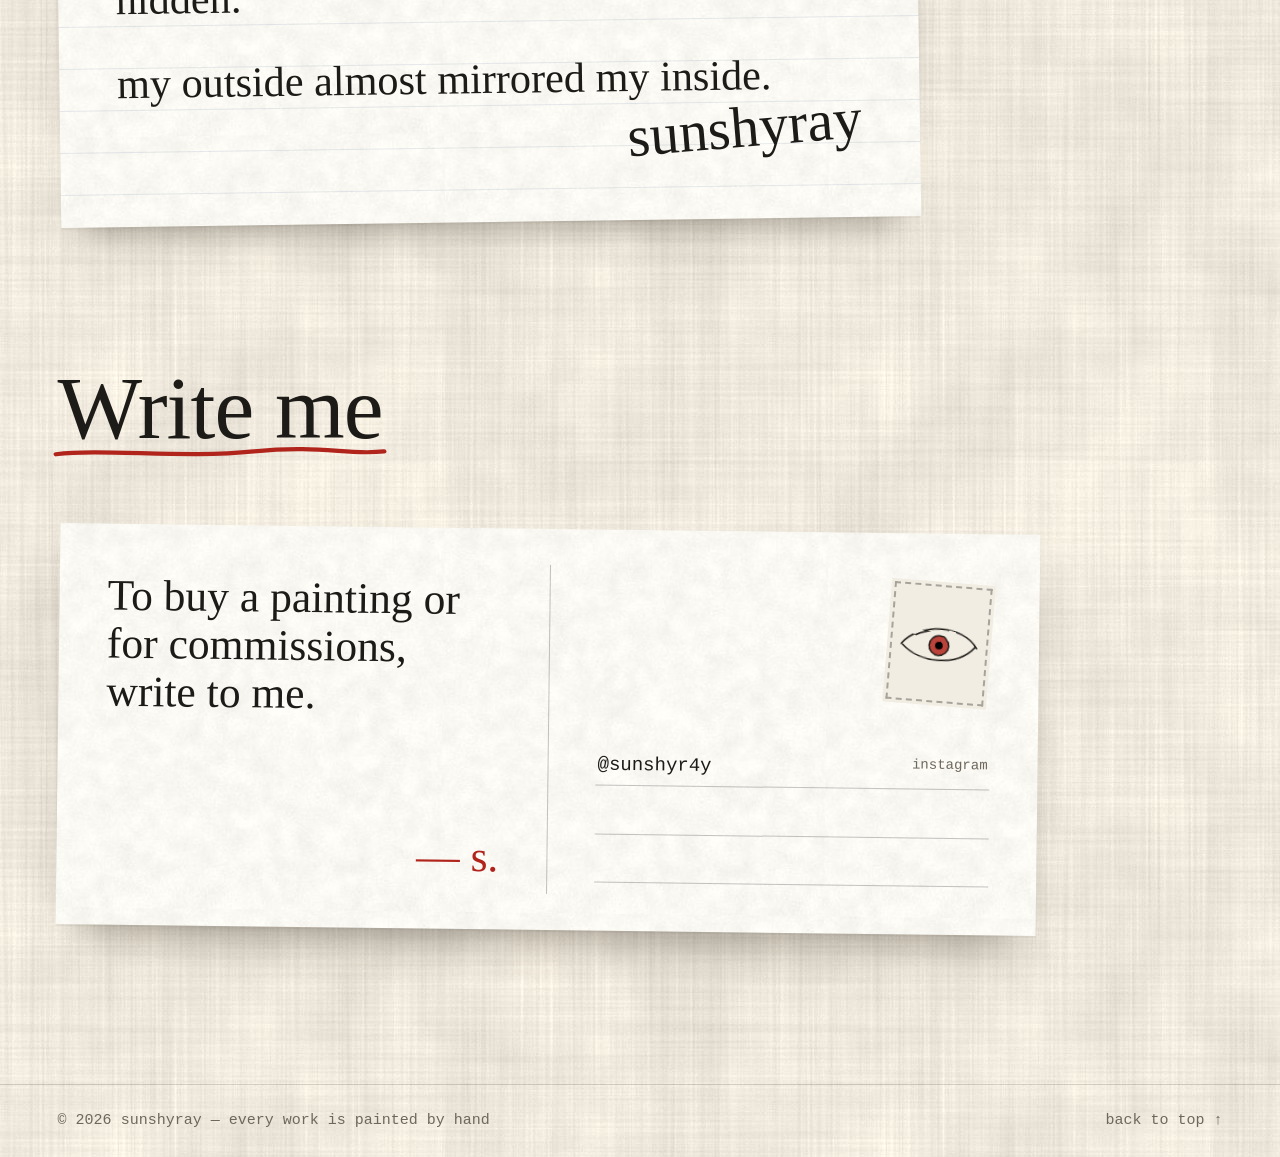
==== commit 8f2f16b0: "Icona dello studio: l'occhio del logo dello studio Co-Authored-By: Claude Opus 5.5 <noreply@anthropi" ====
--- a/index.html
+++ b/index.html
@@ -23,7 +23,7 @@
 <link rel="preconnect" href="https://fonts.googleapis.com">
 <link rel="preconnect" href="https://fonts.gstatic.com" crossorigin>
 <link href="https://fonts.googleapis.com/css2?family=EB+Garamond:ital,wght@0,400;0,500;1,400&family=Reenie+Beanie&family=Special+Elite&display=swap" rel="stylesheet">
-<link rel="stylesheet" href="css/style.css?v=20261123d">
+<link rel="stylesheet" href="css/style.css?v=20261123e">
 </head>
 <body>
 
@@ -153,7 +153,7 @@
   <figure class="lb__fig"><span class="tape tape--c" aria-hidden="true"></span><img id="lbImg" alt=""><figcaption class="hand" id="lbCap"></figcaption></figure>
 </div>
 
-<script src="config.js?v=20261123d"></script>
-<script src="js/main.js?v=20261123d"></script>
+<script src="config.js?v=20261123e"></script>
+<script src="js/main.js?v=20261123e"></script>
 </body>
 </html>
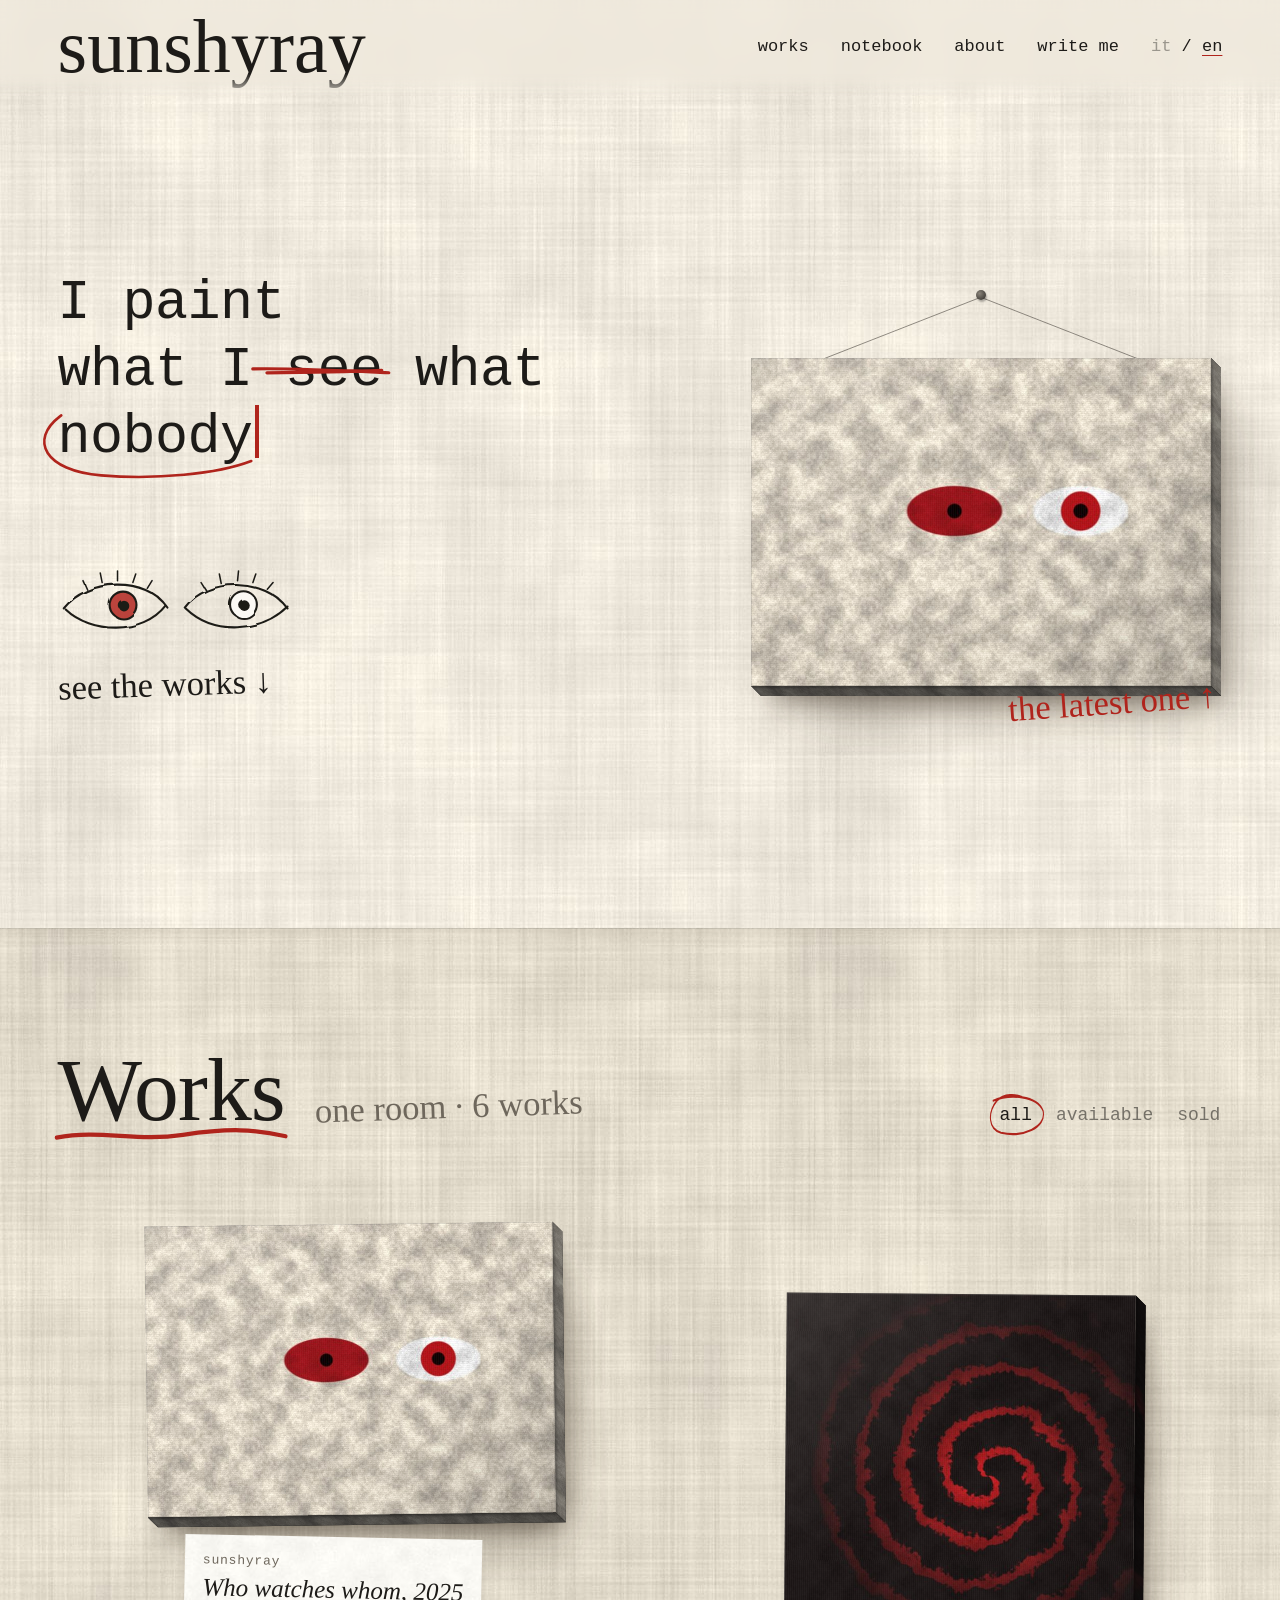
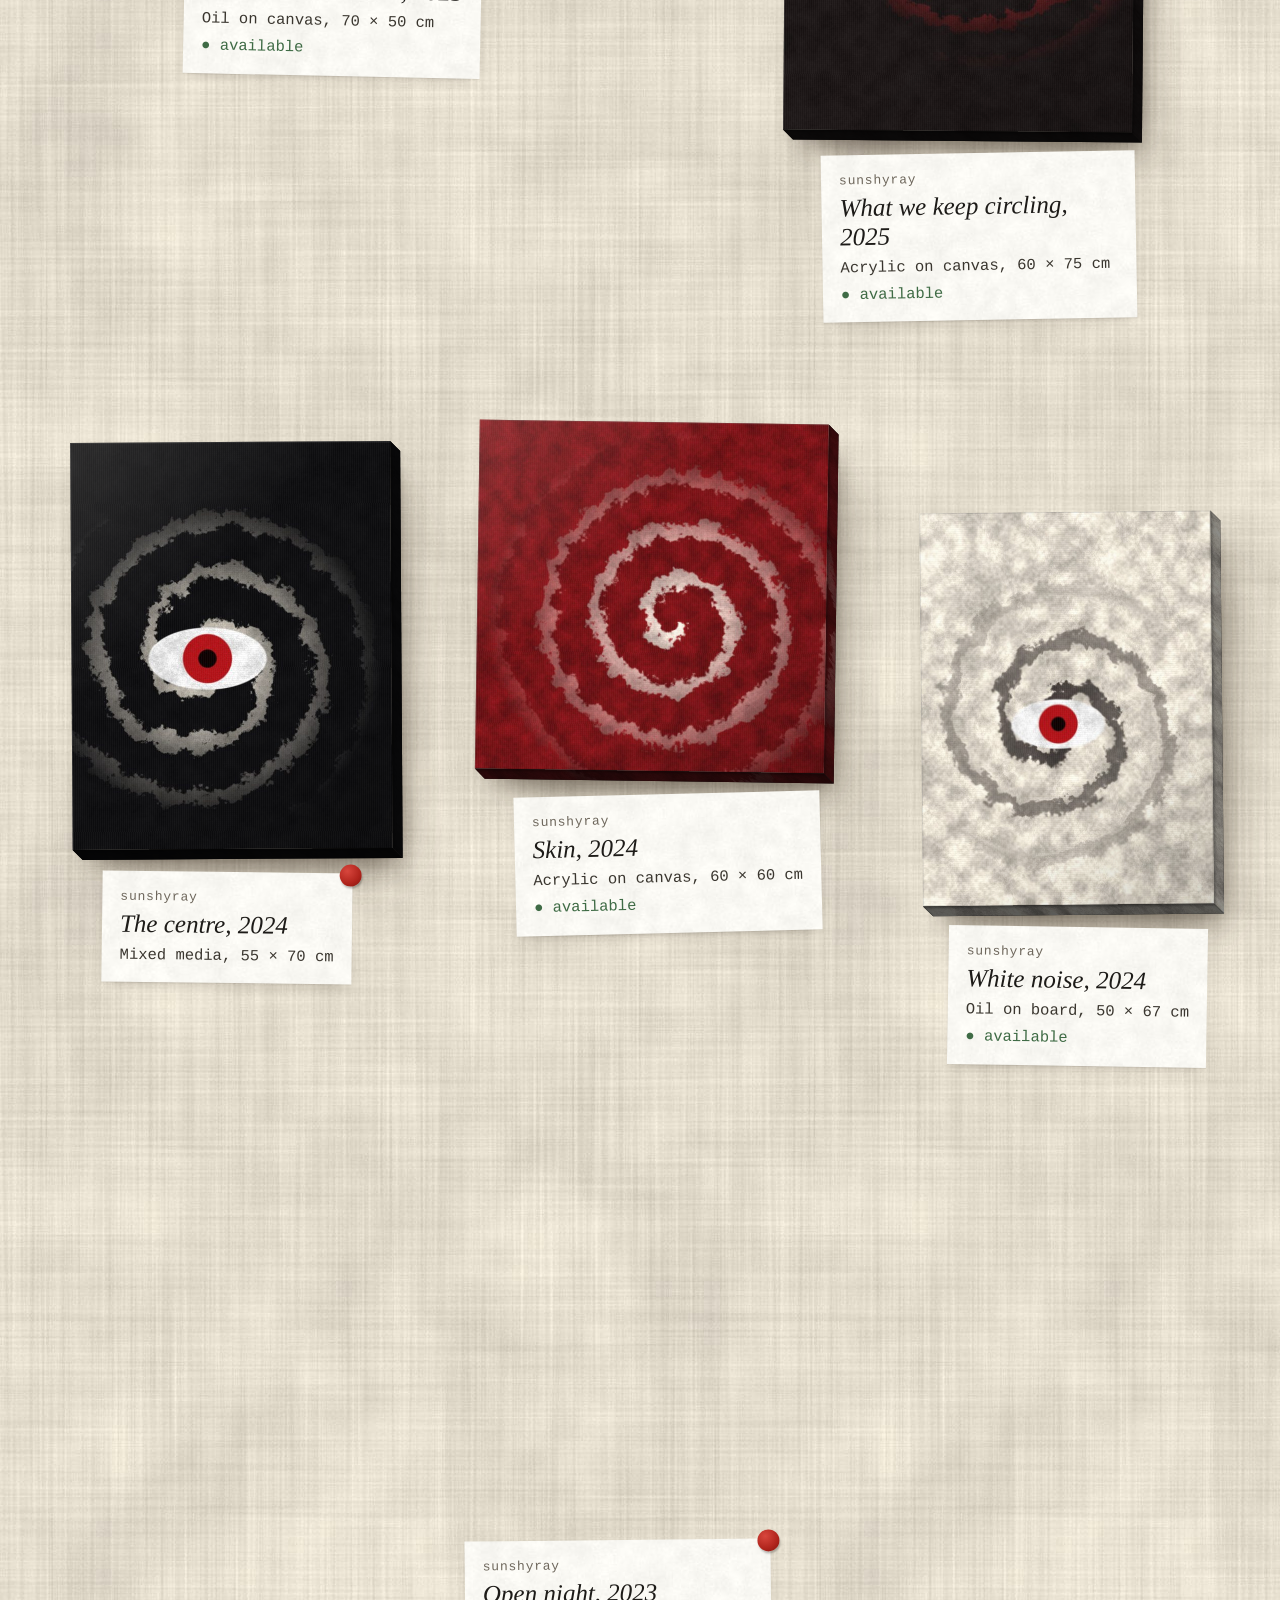
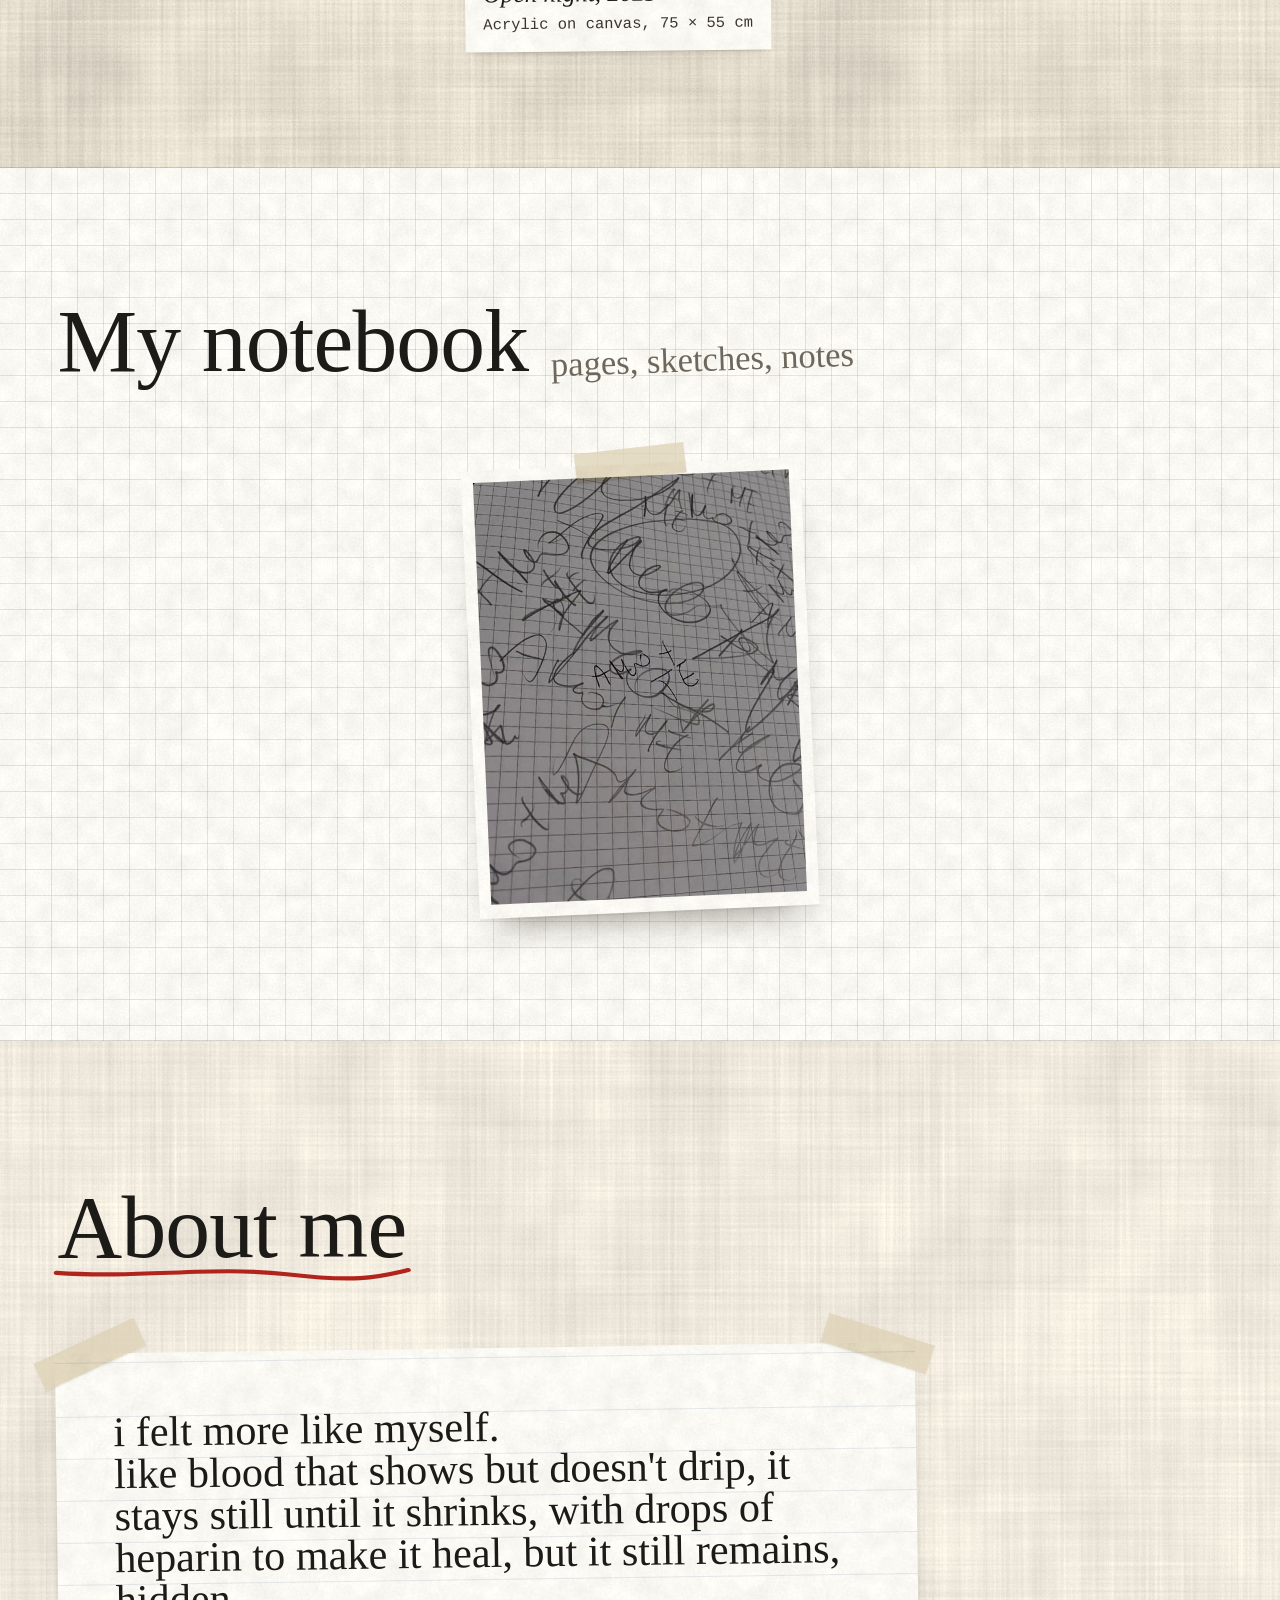
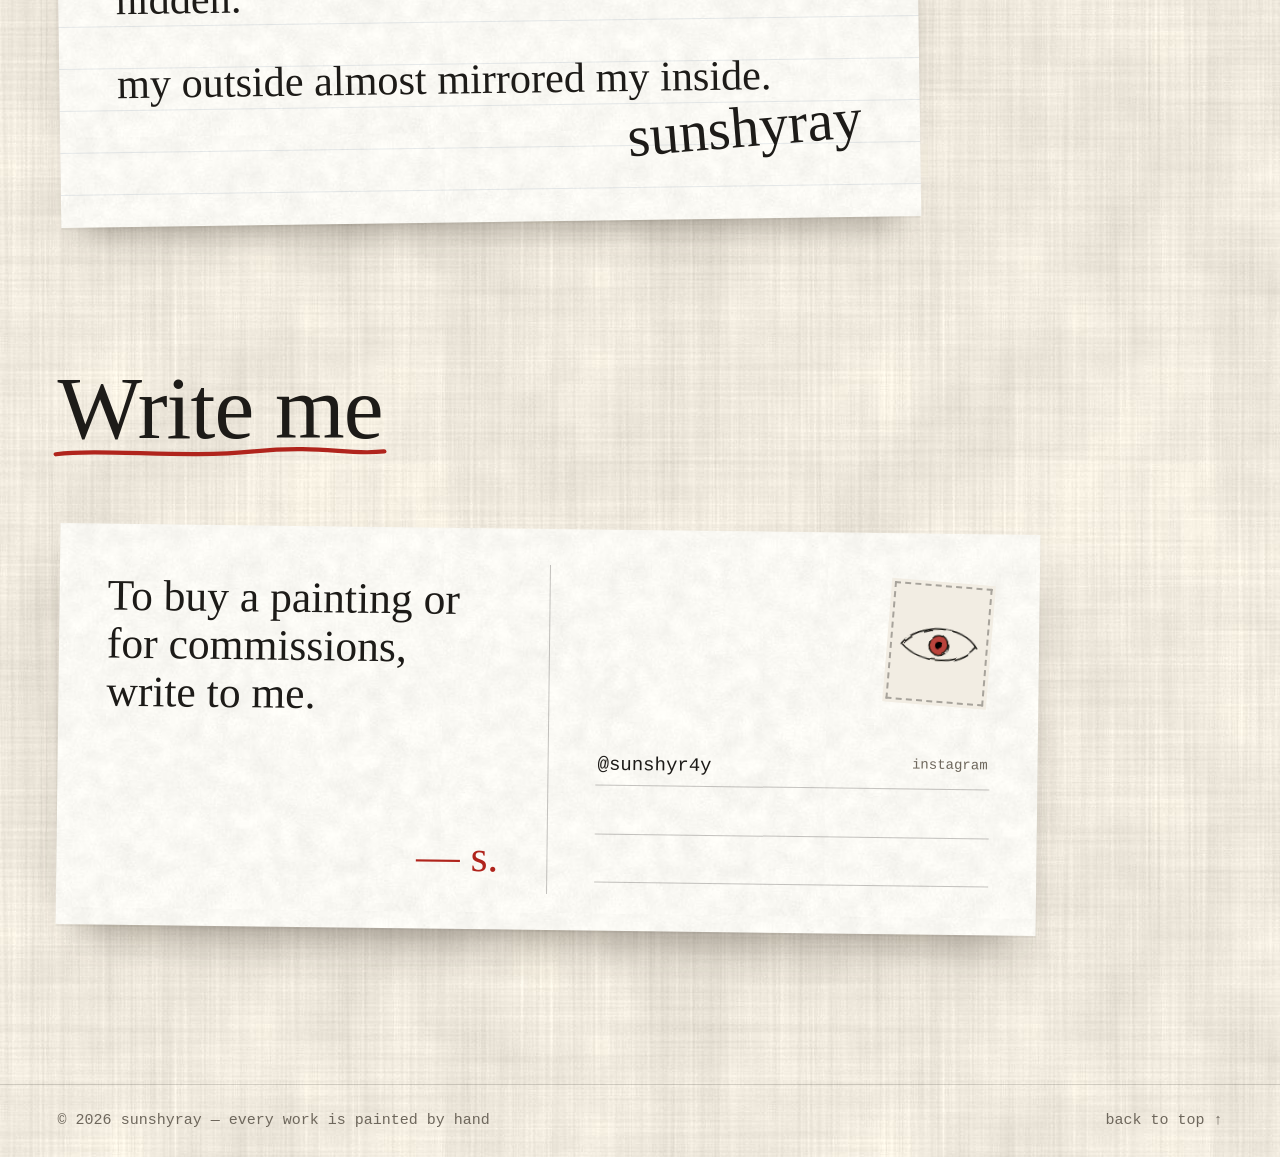
==== commit 27c47fb0: "Icone con nomi nuovi per superare la cache del telefono Co-Authored-By: Claude Opus 5.5 <noreply@ant" ====
--- a/index.html
+++ b/index.html
@@ -16,14 +16,18 @@
 <link rel="icon" href="favicon.svg" type="image/svg+xml">
 <link rel="icon" href="icons/galleria-32.png" sizes="32x32" type="image/png">
 <link rel="apple-touch-icon" href="icons/galleria-180.png">
-<link rel="manifest" href="manifest.webmanifest">
+<link rel="apple-touch-icon" sizes="180x180" href="icons/galleria-180.png">
+<link rel="apple-touch-icon" sizes="167x167" href="icons/galleria-167.png">
+<link rel="apple-touch-icon" sizes="152x152" href="icons/galleria-152.png">
+<link rel="apple-touch-icon" sizes="120x120" href="icons/galleria-120.png">
+<link rel="manifest" href="manifest.webmanifest?v=3">
 <meta name="apple-mobile-web-app-title" content="sunshyray">
 <meta name="apple-mobile-web-app-capable" content="yes">
 <meta name="mobile-web-app-capable" content="yes">
 <link rel="preconnect" href="https://fonts.googleapis.com">
 <link rel="preconnect" href="https://fonts.gstatic.com" crossorigin>
 <link href="https://fonts.googleapis.com/css2?family=EB+Garamond:ital,wght@0,400;0,500;1,400&family=Reenie+Beanie&family=Special+Elite&display=swap" rel="stylesheet">
-<link rel="stylesheet" href="css/style.css?v=20261123e">
+<link rel="stylesheet" href="css/style.css?v=20261123f">
 </head>
 <body>
 
@@ -153,7 +157,7 @@
   <figure class="lb__fig"><span class="tape tape--c" aria-hidden="true"></span><img id="lbImg" alt=""><figcaption class="hand" id="lbCap"></figcaption></figure>
 </div>
 
-<script src="config.js?v=20261123e"></script>
-<script src="js/main.js?v=20261123e"></script>
+<script src="config.js?v=20261123f"></script>
+<script src="js/main.js?v=20261123f"></script>
 </body>
 </html>
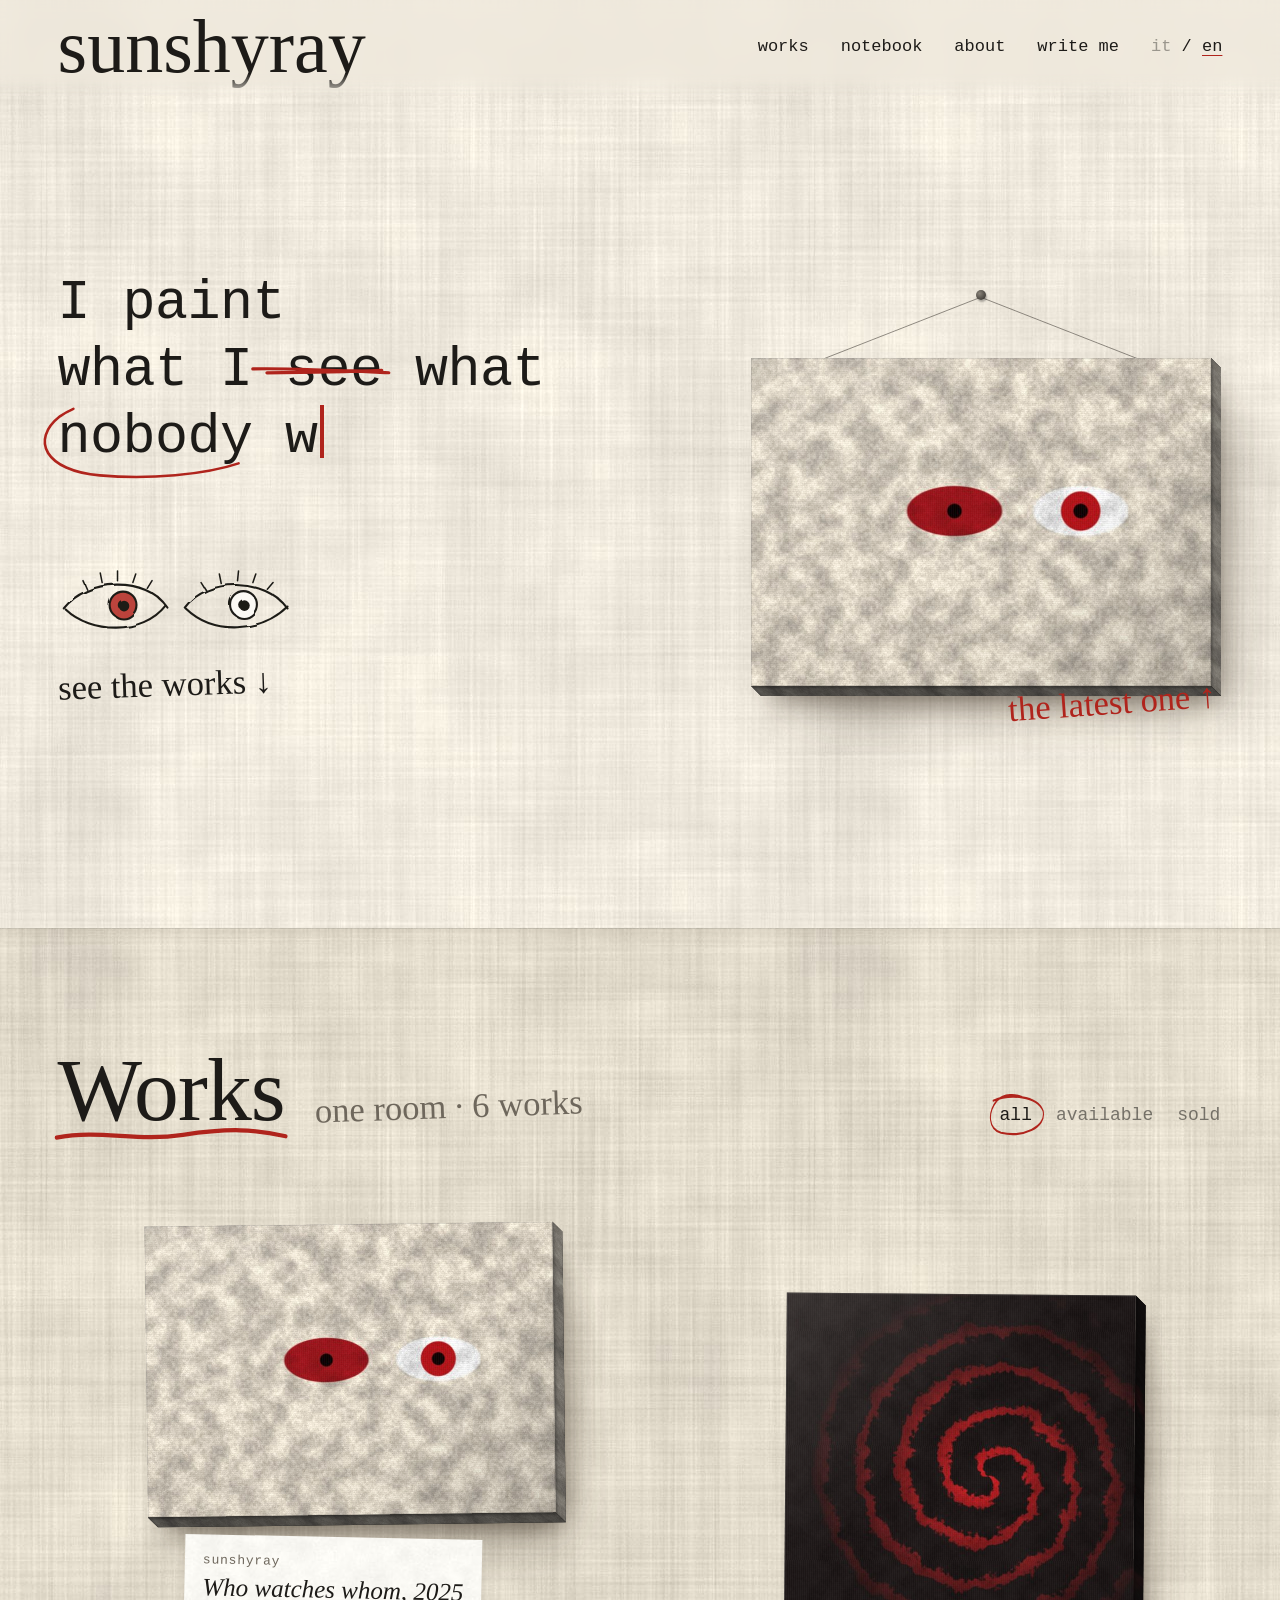
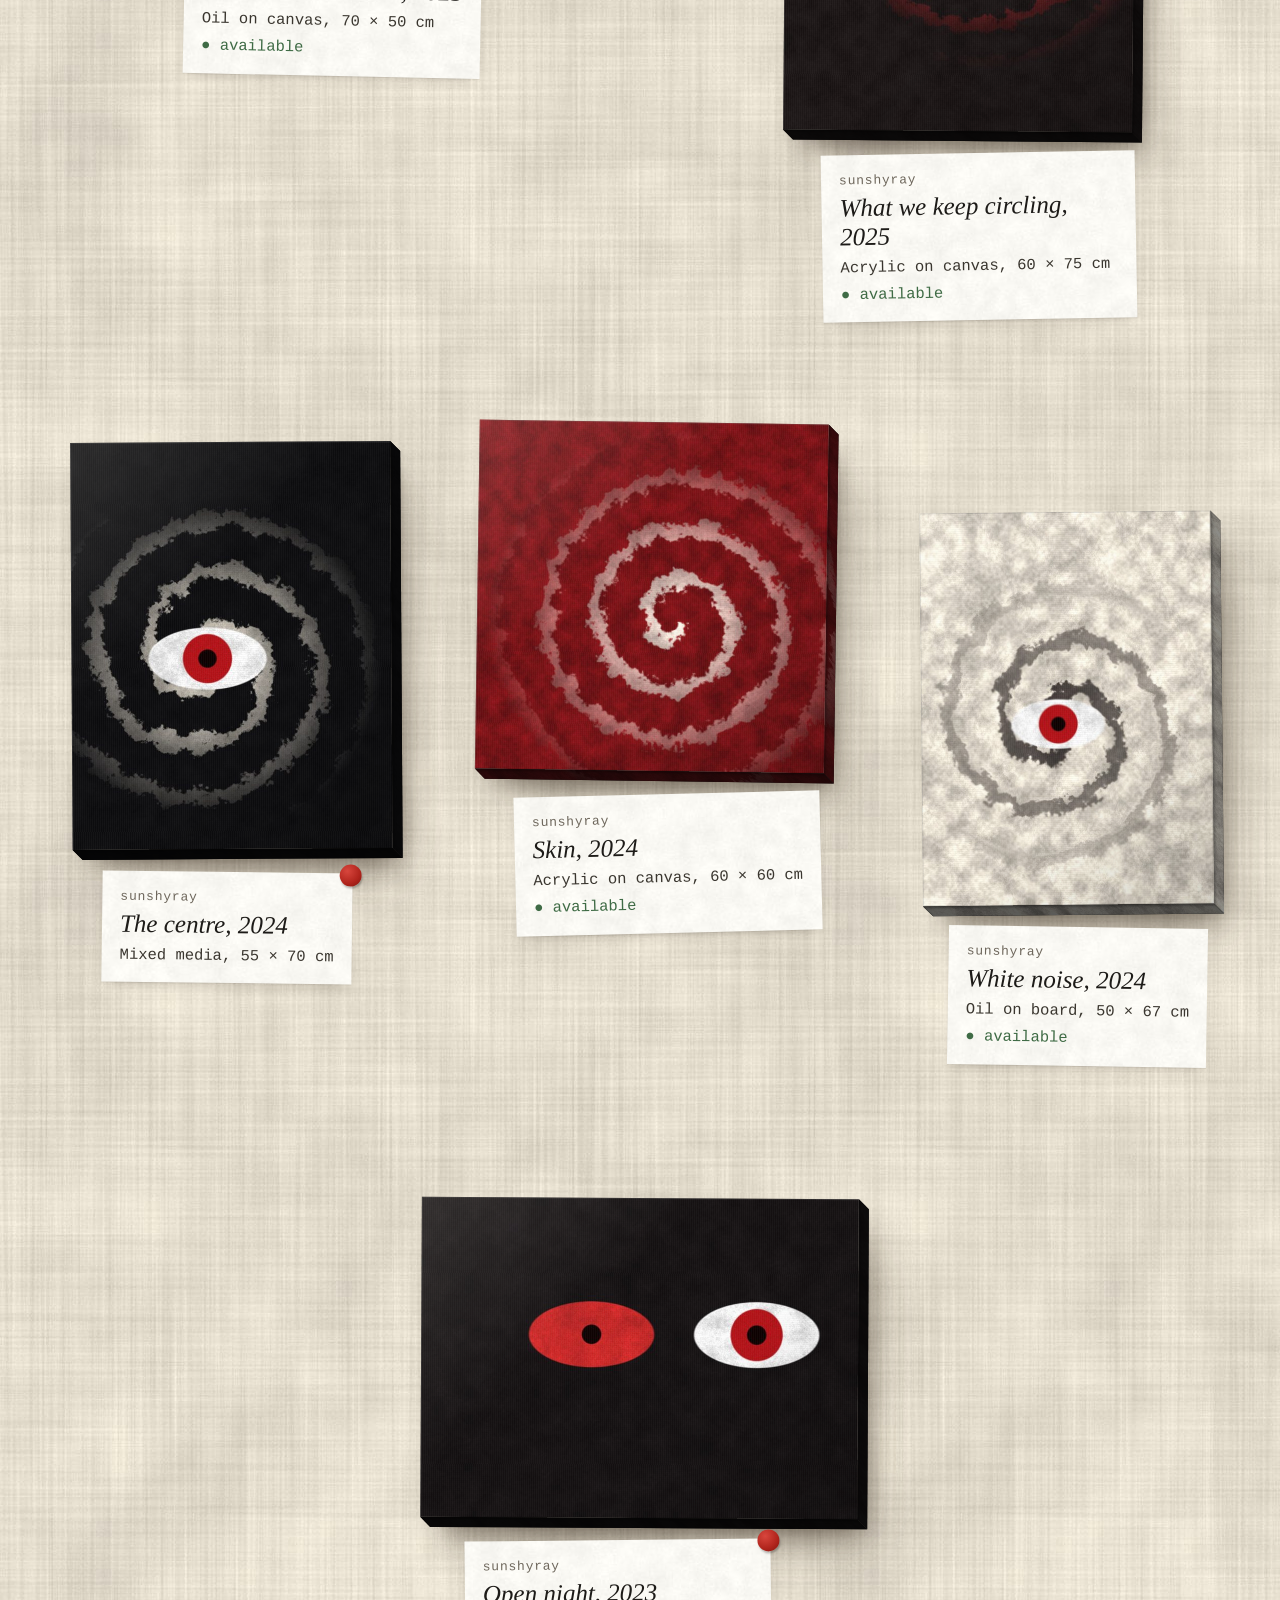
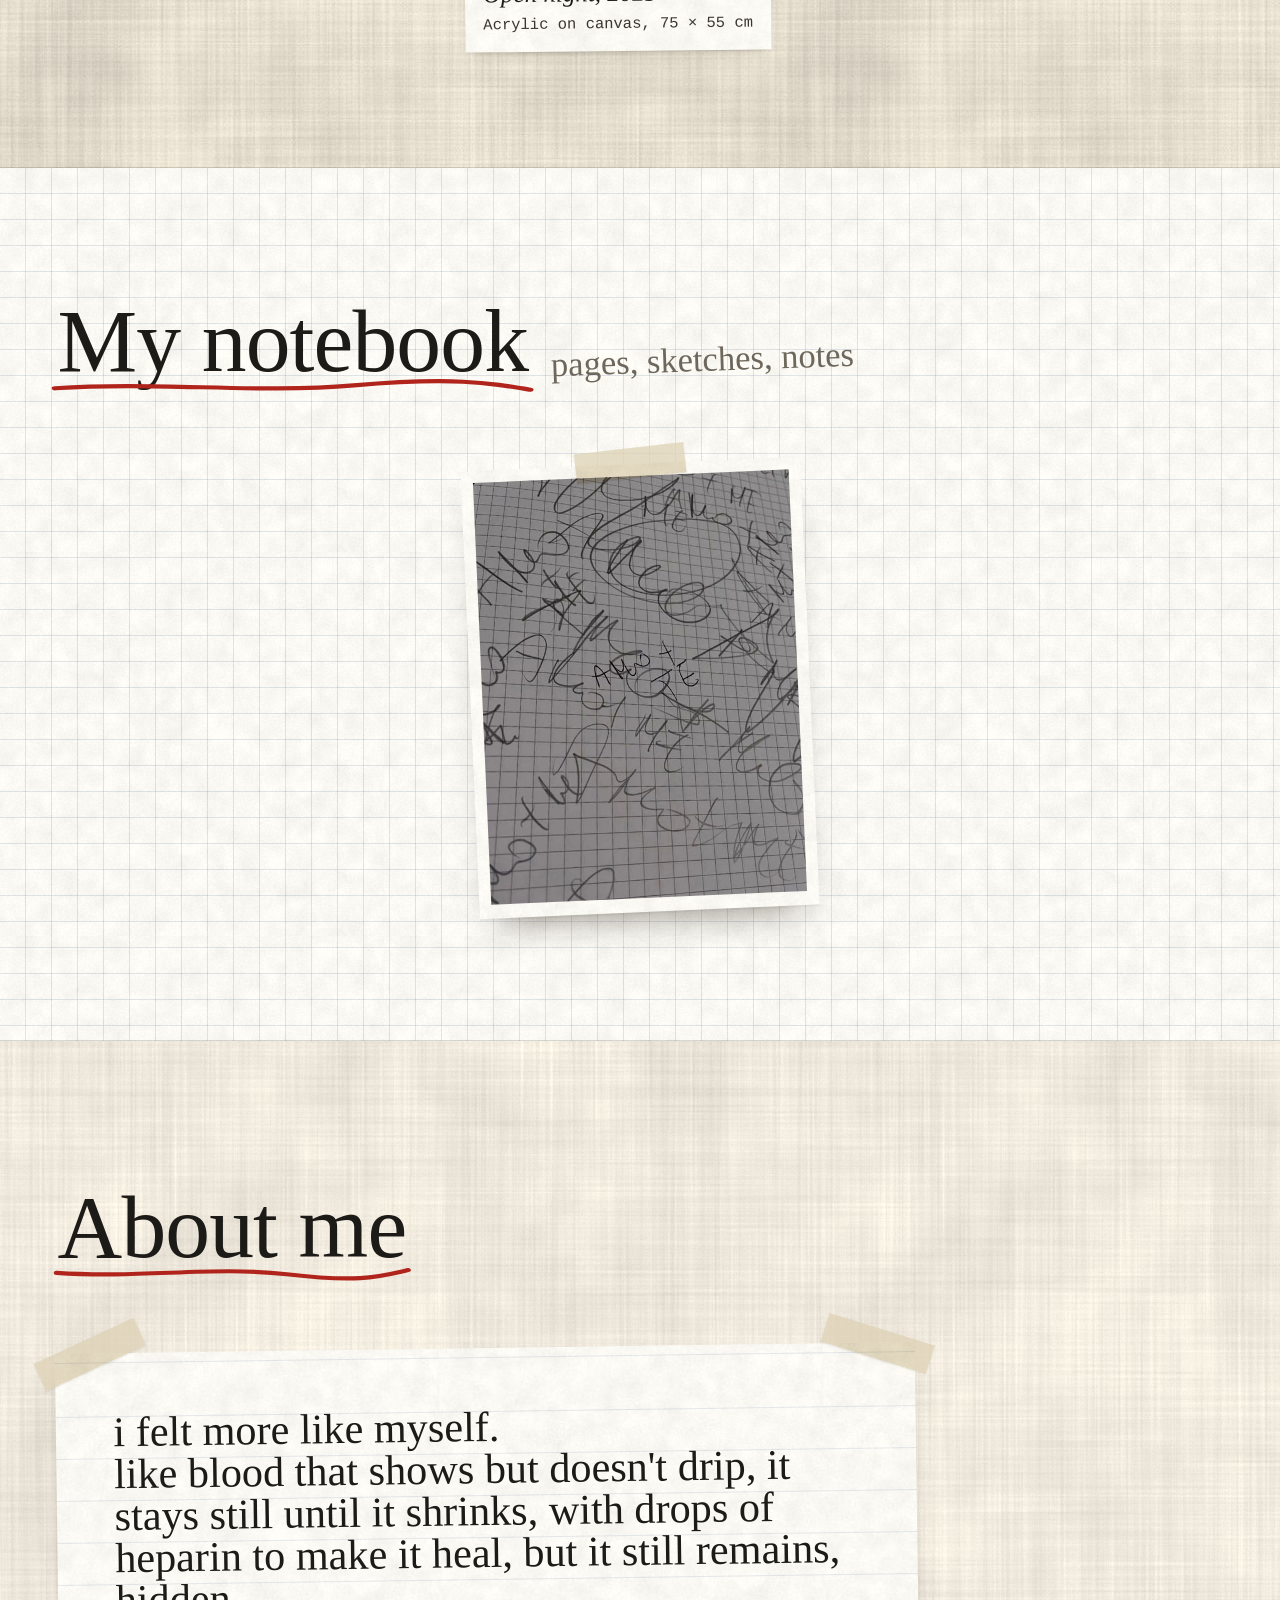
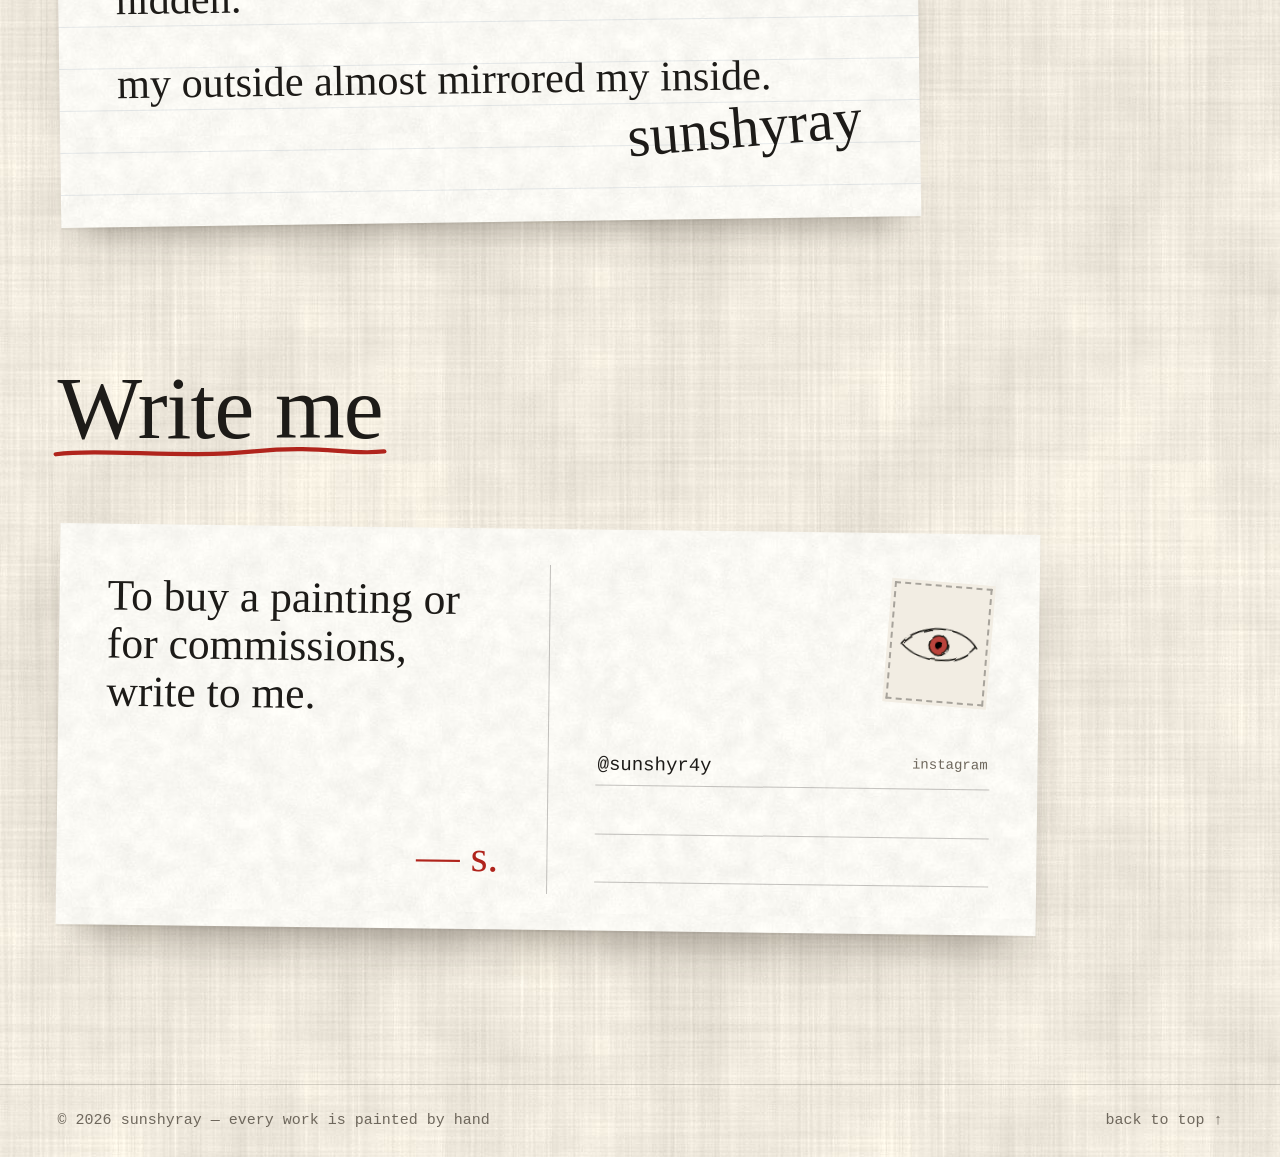
==== commit f0feb35f: "Quaderno con lo stesso editor delle opere: cornice dritta, inclinazione, ritocchi e anteprima del fo" ====
--- a/index.html
+++ b/index.html
@@ -27,7 +27,7 @@
 <link rel="preconnect" href="https://fonts.googleapis.com">
 <link rel="preconnect" href="https://fonts.gstatic.com" crossorigin>
 <link href="https://fonts.googleapis.com/css2?family=EB+Garamond:ital,wght@0,400;0,500;1,400&family=Reenie+Beanie&family=Special+Elite&display=swap" rel="stylesheet">
-<link rel="stylesheet" href="css/style.css?v=20261123f">
+<link rel="stylesheet" href="css/style.css?v=20261123g">
 </head>
 <body>
 
@@ -157,7 +157,7 @@
   <figure class="lb__fig"><span class="tape tape--c" aria-hidden="true"></span><img id="lbImg" alt=""><figcaption class="hand" id="lbCap"></figcaption></figure>
 </div>
 
-<script src="config.js?v=20261123f"></script>
-<script src="js/main.js?v=20261123f"></script>
+<script src="config.js?v=20261123g"></script>
+<script src="js/main.js?v=20261123g"></script>
 </body>
 </html>
